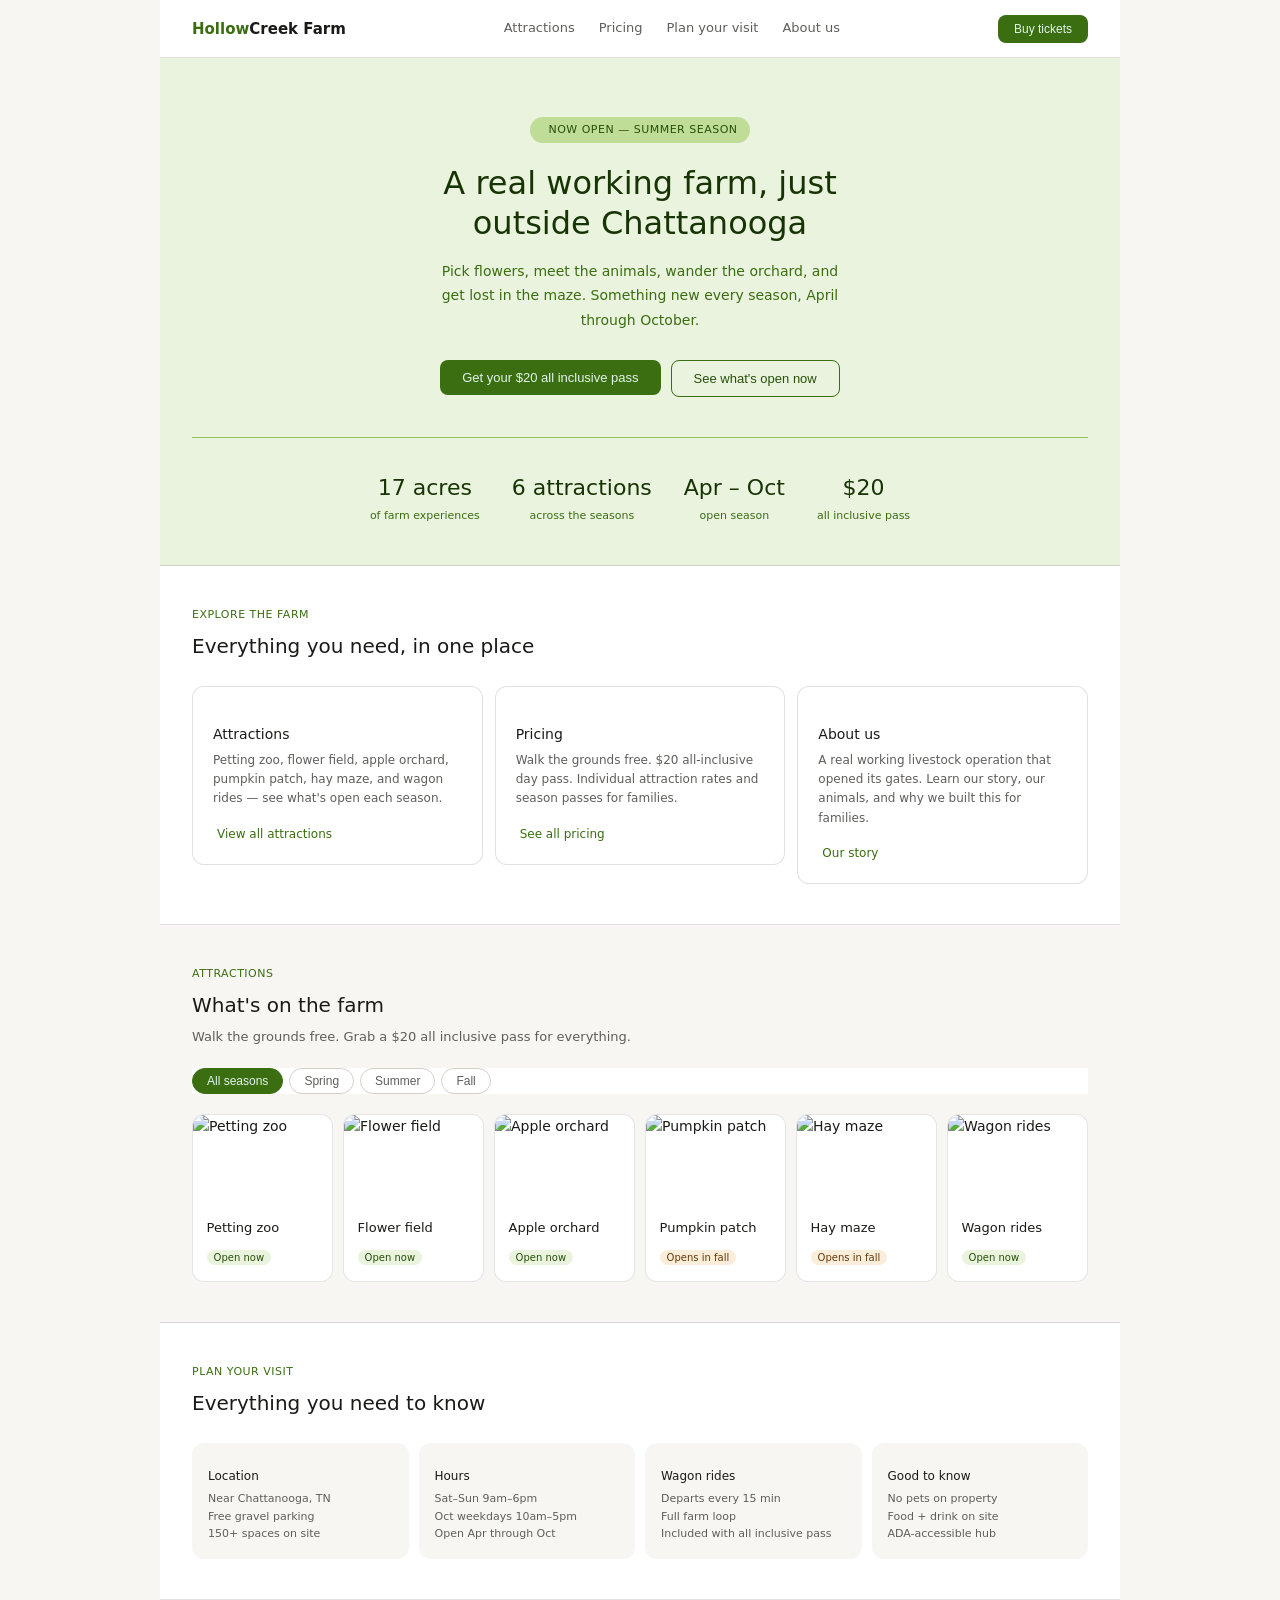
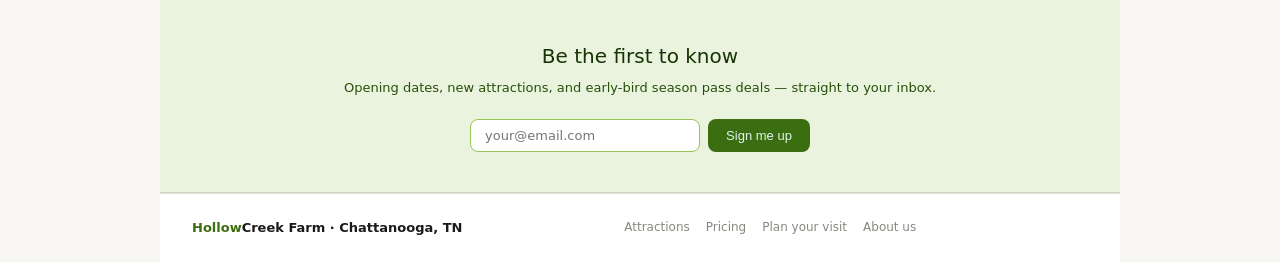
==== index.html @ 91d7c810 "Color Scheme Change" ====
<!DOCTYPE html>
<html lang="en">
<head>
  <meta charset="UTF-8">
  <meta name="viewport" content="width=device-width, initial-scale=1.0">
  <title>Hollow Creek Farm — Chattanooga, TN</title>
  <link rel="stylesheet" href="styles.css">
  <link rel="stylesheet" href="https://cdn.jsdelivr.net/npm/@tabler/icons-webfont@2.44.0/tabler-icons.min.css">
</head>
<body>
<div class="page">

  <nav class="nav">
    <div class="nav-logo"><span>Hollow</span>Creek Farm</div>
    <div class="nav-links">
      <a href="attractions.html">Attractions</a>
      <a href="pricing.html">Pricing</a>
      <a href="visit.html">Plan your visit</a>
      <a href="about.html">About us</a>
    </div>
    <a href="pricing.html"><button class="nav-cta">Buy tickets</button></a>
  </nav>

  <!-- Hero -->
  <div class="page-hero" style="padding:3.5rem 2rem 2.5rem;">
    <div class="eyebrow" style="display:inline-flex;align-items:center;gap:6px;background:#C0DD97;color:#27500A;padding:4px 12px;border-radius:20px;margin-bottom:1.25rem;">
      <i class="ti ti-sun" style="font-size:13px;"></i> Now open — summer season
    </div>
    <h1 style="font-size:32px;color:#173404;margin-bottom:1rem;max-width:480px;margin-left:auto;margin-right:auto;">A real working farm, just outside Chattanooga</h1>
    <p style="color:#3B6D11;max-width:400px;margin:0 auto 1.75rem;">Pick flowers, meet the animals, wander the orchard, and get lost in the maze. Something new every season, April through October.</p>
    <div class="cta-btns" style="margin-bottom:2.5rem;">
      <a href="pricing.html"><button class="btn-primary">Get your $20 all inclusive pass</button></a>
      <a href="attractions.html"><button class="btn-secondary">See what's open now</button></a>
    </div>
    <div style="display:flex;gap:2rem;flex-wrap:wrap;justify-content:center;padding-top:2rem;border-top:0.5px solid #97C459;">
      <div style="text-align:center;"><div style="font-size:22px;font-weight:500;color:#173404;">17 acres</div><div style="font-size:11px;color:#3B6D11;margin-top:2px;">of farm experiences</div></div>
      <div style="text-align:center;"><div style="font-size:22px;font-weight:500;color:#173404;">6 attractions</div><div style="font-size:11px;color:#3B6D11;margin-top:2px;">across the seasons</div></div>
      <div style="text-align:center;"><div style="font-size:22px;font-weight:500;color:#173404;">Apr – Oct</div><div style="font-size:11px;color:#3B6D11;margin-top:2px;">open season</div></div>
      <div style="text-align:center;"><div style="font-size:22px;font-weight:500;color:#173404;">$20</div><div style="font-size:11px;color:#3B6D11;margin-top:2px;">all inclusive pass</div></div>
    </div>
  </div>

  <!-- Nav cards -->
  <div class="section">
    <div class="eyebrow">Explore the farm</div>
    <h2 style="margin-bottom:1.5rem;">Everything you need, in one place</h2>
    <div class="grid-3">
      <a href="attractions.html" style="display:block;">
        <div class="card" style="cursor:pointer;transition:border-color 0.15s;" onmouseover="this.style.borderColor='#3B6D11'" onmouseout="this.style.borderColor=''">
          <div style="font-size:24px;color:#3B6D11;margin-bottom:1rem;"><i class="ti ti-flower"></i></div>
          <div style="font-size:14px;font-weight:500;color:var(--text);margin-bottom:6px;">Attractions</div>
          <div style="font-size:12px;color:var(--text-muted);line-height:1.6;margin-bottom:1rem;">Petting zoo, flower field, apple orchard, pumpkin patch, hay maze, and wagon rides — see what's open each season.</div>
          <div style="font-size:12px;color:#3B6D11;font-weight:500;display:flex;align-items:center;gap:4px;"><i class="ti ti-arrow-right" style="font-size:13px;"></i>View all attractions</div>
        </div>
      </a>
      <a href="pricing.html" style="display:block;">
        <div class="card" style="cursor:pointer;transition:border-color 0.15s;" onmouseover="this.style.borderColor='#3B6D11'" onmouseout="this.style.borderColor=''">
          <div style="font-size:24px;color:#3B6D11;margin-bottom:1rem;"><i class="ti ti-ticket"></i></div>
          <div style="font-size:14px;font-weight:500;color:var(--text);margin-bottom:6px;">Pricing</div>
          <div style="font-size:12px;color:var(--text-muted);line-height:1.6;margin-bottom:1rem;">Walk the grounds free. $20 all-inclusive day pass. Individual attraction rates and season passes for families.</div>
          <div style="font-size:12px;color:#3B6D11;font-weight:500;display:flex;align-items:center;gap:4px;"><i class="ti ti-arrow-right" style="font-size:13px;"></i>See all pricing</div>
        </div>
      </a>
      <a href="about.html" style="display:block;">
        <div class="card" style="cursor:pointer;transition:border-color 0.15s;" onmouseover="this.style.borderColor='#3B6D11'" onmouseout="this.style.borderColor=''">
          <div style="font-size:24px;color:#3B6D11;margin-bottom:1rem;"><i class="ti ti-tractor"></i></div>
          <div style="font-size:14px;font-weight:500;color:var(--text);margin-bottom:6px;">About us</div>
          <div style="font-size:12px;color:var(--text-muted);line-height:1.6;margin-bottom:1rem;">A real working livestock operation that opened its gates. Learn our story, our animals, and why we built this for families.</div>
          <div style="font-size:12px;color:#3B6D11;font-weight:500;display:flex;align-items:center;gap:4px;"><i class="ti ti-arrow-right" style="font-size:13px;"></i>Our story</div>
        </div>
      </a>
    </div>
  </div>

  <!-- Attractions preview -->
  <div class="section alt">
    <div class="eyebrow">Attractions</div>
    <h2>What's on the farm</h2>
    <p class="sub">Walk the grounds free. Grab a $20 all inclusive pass for everything.</p>
    <div class="filter-bar" style="padding:0;margin-bottom:1.25rem;border:none;">
      <div class="stabs">
        <button class="stab active" onclick="filterHome('all',this)">All seasons</button>
        <button class="stab" onclick="filterHome('spring',this)">Spring</button>
        <button class="stab" onclick="filterHome('summer',this)">Summer</button>
        <button class="stab" onclick="filterHome('fall',this)">Fall</button>
      </div>
    </div>
    <div class="grid-6" id="home-attr"></div>
  </div>

  <!-- Plan your visit strip -->
  <div class="section">
    <div class="eyebrow">Plan your visit</div>
    <h2 style="margin-bottom:1.5rem;">Everything you need to know</h2>
    <div class="grid-4" style="grid-template-columns:repeat(auto-fit,minmax(130px,1fr));">
      <div style="background:var(--bg-subtle);border-radius:var(--radius-lg);padding:1rem;">
        <div style="font-size:18px;color:#3B6D11;margin-bottom:8px;"><i class="ti ti-map-pin"></i></div>
        <div style="font-size:12px;font-weight:500;color:var(--text);margin-bottom:4px;">Location</div>
        <div style="font-size:11px;color:var(--text-muted);line-height:1.6;">Near Chattanooga, TN<br>Free gravel parking<br>150+ spaces on site</div>
      </div>
      <div style="background:var(--bg-subtle);border-radius:var(--radius-lg);padding:1rem;">
        <div style="font-size:18px;color:#3B6D11;margin-bottom:8px;"><i class="ti ti-clock"></i></div>
        <div style="font-size:12px;font-weight:500;color:var(--text);margin-bottom:4px;">Hours</div>
        <div style="font-size:11px;color:var(--text-muted);line-height:1.6;">Sat–Sun 9am–6pm<br>Oct weekdays 10am–5pm<br>Open Apr through Oct</div>
      </div>
      <div style="background:var(--bg-subtle);border-radius:var(--radius-lg);padding:1rem;">
        <div style="font-size:18px;color:#3B6D11;margin-bottom:8px;"><i class="ti ti-tractor"></i></div>
        <div style="font-size:12px;font-weight:500;color:var(--text);margin-bottom:4px;">Wagon rides</div>
        <div style="font-size:11px;color:var(--text-muted);line-height:1.6;">Departs every 15 min<br>Full farm loop<br>Included with all inclusive pass</div>
      </div>
      <div style="background:var(--bg-subtle);border-radius:var(--radius-lg);padding:1rem;">
        <div style="font-size:18px;color:#3B6D11;margin-bottom:8px;"><i class="ti ti-ban"></i></div>
        <div style="font-size:12px;font-weight:500;color:var(--text);margin-bottom:4px;">Good to know</div>
        <div style="font-size:11px;color:var(--text-muted);line-height:1.6;">No pets on property<br>Food + drink on site<br>ADA-accessible hub</div>
      </div>
    </div>
  </div>

  <!-- Email signup -->
  <div class="email-band">
    <h2>Be the first to know</h2>
    <p>Opening dates, new attractions, and early-bird season pass deals — straight to your inbox.</p>
    <div class="email-form">
      <input type="email" placeholder="your@email.com">
      <button>Sign me up</button>
    </div>
  </div>

  <footer class="footer">
    <div class="footer-logo"><span>Hollow</span>Creek Farm · Chattanooga, TN</div>
    <div class="footer-links">
      <a href="attractions.html">Attractions</a>
      <a href="pricing.html">Pricing</a>
      <a href="visit.html">Plan your visit</a>
      <a href="about.html">About us</a>
    </div>
    <div class="footer-social">
      <a href="#"><i class="ti ti-brand-instagram"></i></a>
      <a href="#"><i class="ti ti-brand-facebook"></i></a>
    </div>
  </footer>

</div>
<script>
const attrs = [
  {name:'Petting zoo',img:'images/petting-zoo.jpg',seasons:['spring','summer','fall'],open:true},
  {name:'Flower field',img:'images/sunflowers.jpg',seasons:['spring','summer'],open:true},
  {name:'Apple orchard',img:'images/apple-orchard.jpg',seasons:['summer','fall'],open:true},
  {name:'Pumpkin patch',img:'images/pumpkins.jpg',seasons:['fall'],open:false},
  {name:'Hay maze',img:'images/hay-maze.jpg',seasons:['fall'],open:false},
  {name:'Wagon rides',img:'images/tulips.jpg',seasons:['spring','summer','fall'],open:true},
];
function filterHome(s,btn){
  document.querySelectorAll('.stab').forEach(t=>t.classList.remove('active'));
  btn.classList.add('active');
  const f=s==='all'?attrs:attrs.filter(a=>a.seasons.includes(s));
  document.getElementById('home-attr').innerHTML=f.map(a=>`
    <div style="background:var(--bg);border:0.5px solid rgba(0,0,0,0.1);border-radius:12px;overflow:hidden;">
      <div class="home-attr-media"><img src="${a.img}" alt="${a.name}"></div>
      <div style="padding:0.85rem;">
        <div style="font-size:13px;font-weight:500;color:var(--text);margin-bottom:6px;">${a.name}</div>
        <span style="font-size:10px;padding:2px 7px;border-radius:10px;${a.open?'background:#EAF3DE;color:#27500A':'background:#FAEEDA;color:#633806'}">${a.open?'Open now':'Opens in fall'}</span>
      </div>
    </div>`).join('');
}
filterHome('all',document.querySelector('.stab.active'));
</script>
</body>
</html>
---- styles.css ----
/* ============================================
   Hollow Creek Farm — shared stylesheet
   ============================================ */

/* --- Reset --- */
*, *::before, *::after { box-sizing: border-box; margin: 0; padding: 0; }

/* --- Tokens --- */
:root {
  --green-50:  #EAF3DE;
  --green-100: #C0DD97;
  --green-200: #97C459;
  --green-400: #639922;
  --green-600: #3B6D11;
  --green-800: #27500A;
  --green-900: #173404;

  --amber-50:  #FAEEDA;
  --amber-400: #EF9F27;
  --amber-600: #BA7517;
  --amber-800: #633806;

  --gray-50:   #F1EFE8;
  --gray-100:  #D3D1C7;
  --gray-400:  #888780;
  --gray-600:  #5F5E5A;
  --gray-800:  #444441;

  --pink-50:   #FBEAF0;
  --pink-600:  #993556;

  --red-50:    #FCEBEB;
  --red-200:   #F09595;
  --red-600:   #A32D2D;
  --red-800:   #791F1F;

  --border: 0.5px solid rgba(0,0,0,0.12);
  --border-accent: 0.5px solid #97C459;
  --radius-sm: 6px;
  --radius-md: 8px;
  --radius-lg: 12px;

  --font: 'Georgia', 'Times New Roman', serif;
  --font-sans: system-ui, -apple-system, sans-serif;

  --bg:        #ffffff;
  --bg-subtle: #F7F6F2;
  --text:      #1a1a18;
  --text-muted:#5F5E5A;
  --text-hint: #888780;
}

/* --- Base --- */
body {
  font-family: var(--font-sans);
  font-size: 14px;
  color: var(--text);
  background: var(--bg-subtle);
  line-height: 1.6;
  -webkit-font-smoothing: antialiased;
}

a { color: inherit; text-decoration: none; }
img { display: block; max-width: 100%; }

/* --- Layout wrapper --- */
.page { max-width: 960px; margin: 0 auto; background: var(--bg); }

/* --- Nav --- */
.nav {
  display: flex;
  align-items: center;
  justify-content: space-between;
  padding: 0 2rem;
  height: 58px;
  border-bottom: var(--border);
  background: var(--bg);
  position: sticky;
  top: 0;
  z-index: 100;
}
.nav-logo { font-size: 15px; font-weight: 600; color: var(--text); }
.nav-logo span { color: var(--green-600); }
.nav-links { display: flex; gap: 1.5rem; }
.nav-links a {
  font-size: 13px;
  color: var(--text-muted);
  transition: color 0.15s;
}
.nav-links a:hover, .nav-links a.active { color: var(--text); }
.nav-cta {
  font-size: 12px;
  font-weight: 500;
  padding: 7px 16px;
  border-radius: var(--radius-md);
  background: var(--green-600);
  color: #E1F5EE;
  border: none;
  cursor: pointer;
  transition: background 0.15s;
}
.nav-cta:hover { background: var(--green-800); }

/* --- Page hero --- */
.page-hero {
  background: var(--green-50);
  padding: 3rem 2rem;
  border-bottom: var(--border);
  text-align: center;
}
.page-hero h1 {
  font-size: 28px;
  font-weight: 500;
  color: var(--green-900);
  margin-bottom: 0.75rem;
  line-height: 1.25;
}
.page-hero p {
  font-size: 14px;
  color: var(--green-800);
  line-height: 1.75;
  max-width: 440px;
  margin: 0 auto;
}

/* --- Eyebrow label --- */
.eyebrow {
  font-size: 11px;
  font-weight: 500;
  color: var(--green-600);
  letter-spacing: 0.5px;
  text-transform: uppercase;
  margin-bottom: 6px;
}

/* --- Section --- */
.section {
  padding: 2.5rem 2rem;
  border-bottom: var(--border);
  background: var(--bg);
}
.section.alt { background: var(--bg-subtle); }
.section h2 {
  font-size: 20px;
  font-weight: 500;
  color: var(--text);
  margin-bottom: 0.4rem;
}
.section .sub {
  font-size: 13px;
  color: var(--text-muted);
  margin-bottom: 1.25rem;
}

/* --- Cards --- */
.card {
  background: var(--bg);
  border: var(--border);
  border-radius: var(--radius-lg);
  padding: 1.25rem;
}
.card.featured { border: 2px solid var(--green-600); }

/* --- Grids --- */
.grid-2 { display: grid; grid-template-columns: repeat(auto-fit, minmax(280px, 1fr)); gap: 12px; }
.grid-3 { display: grid; grid-template-columns: repeat(auto-fit, minmax(180px, 1fr)); gap: 12px; }
.grid-4 { display: grid; grid-template-columns: repeat(auto-fit, minmax(140px, 1fr)); gap: 10px; }
.grid-6 { display: grid; grid-template-columns: repeat(auto-fit, minmax(120px, 1fr)); gap: 10px; }

/* --- Badges --- */
.badge {
  display: inline-block;
  font-size: 10px;
  font-weight: 500;
  padding: 3px 9px;
  border-radius: 20px;
  margin-bottom: 8px;
}
.badge-green { background: var(--green-50); color: var(--green-800); }
.badge-amber { background: var(--amber-50); color: var(--amber-800); }
.badge-open  { background: var(--green-50); color: var(--green-800); }
.badge-soon  { background: var(--amber-50); color: var(--amber-800); }

/* --- Check rows --- */
.check-row {
  display: flex;
  align-items: flex-start;
  gap: 8px;
  margin-bottom: 5px;
  font-size: 12px;
  color: var(--text-muted);
}
.check-row .icon-check { color: var(--green-600); font-size: 13px; margin-top: 1px; flex-shrink: 0; }
.check-row.dim { color: var(--text-hint); }
.check-row.dim .icon-x { color: var(--gray-100); font-size: 13px; margin-top: 1px; flex-shrink: 0; }

/* --- Price display --- */
.price-big { font-size: 26px; font-weight: 500; color: var(--text); margin: 6px 0; }
.price-unit { font-size: 13px; font-weight: 400; color: var(--text-muted); }
.savings { font-size: 11px; color: var(--green-800); background: var(--green-50); padding: 5px 10px; border-radius: var(--radius-md); margin-top: 8px; text-align: center; }

/* --- Divider --- */
.divider { border: none; border-top: var(--border); margin: 10px 0; }

/* --- Tip bar --- */
.tip-bar {
  background: var(--bg-subtle);
  border: var(--border);
  border-radius: var(--radius-lg);
  padding: 1rem 1.25rem;
  display: flex;
  gap: 12px;
  align-items: flex-start;
  margin-bottom: 1.25rem;
  font-size: 12px;
  color: var(--text-muted);
  line-height: 1.6;
}
.tip-bar strong { font-weight: 500; color: var(--text); }

/* --- Season filter tabs --- */
.filter-bar {
  padding: 1rem 2rem;
  border-bottom: var(--border);
  background: var(--bg);
  display: flex;
  align-items: center;
  gap: 10px;
  flex-wrap: wrap;
}
.filter-label { font-size: 12px; color: var(--text-muted); }
.stabs { display: flex; gap: 6px; flex-wrap: wrap; }
.stab {
  font-size: 12px;
  padding: 5px 14px;
  border-radius: 20px;
  border: 0.5px solid var(--gray-100);
  background: transparent;
  color: var(--text-muted);
  cursor: pointer;
  transition: all 0.15s;
}
.stab:hover { border-color: var(--green-600); color: var(--green-600); }
.stab.active { background: var(--green-600); color: #E1F5EE; border-color: var(--green-600); }

/* --- Stats bar --- */
.stats-bar {
  display: grid;
  grid-template-columns: repeat(4, minmax(0, 1fr));
  border-bottom: var(--border);
  background: var(--bg);
}
.stat { padding: 1.25rem; text-align: center; }
.stat:not(:last-child) { border-right: var(--border); }
.stat-num { font-size: 22px; font-weight: 500; color: var(--text); }
.stat-label { font-size: 11px; color: var(--text-muted); margin-top: 3px; }

/* --- FAQ --- */
.faq-item { border-bottom: var(--border); padding: 1rem 0; }
.faq-item:last-child { border-bottom: none; }
.faq-q { font-size: 13px; font-weight: 500; color: var(--text); margin-bottom: 4px; }
.faq-a { font-size: 12px; color: var(--text-muted); line-height: 1.65; }

/* --- Do / Don't --- */
.do-dont { display: grid; grid-template-columns: 1fr 1fr; gap: 12px; margin-top: 1.25rem; }
.dd-col { border-radius: var(--radius-lg); padding: 1rem 1.25rem; }
.dd-col.do { background: var(--green-50); border: 0.5px solid var(--green-100); }
.dd-col.dont { background: var(--red-50); border: 0.5px solid var(--red-200); }
.dd-title { font-size: 12px; font-weight: 500; margin-bottom: 8px; }
.dd-col.do .dd-title { color: var(--green-800); }
.dd-col.dont .dd-title { color: var(--red-800); }
.dd-row { display: flex; gap: 7px; align-items: flex-start; margin-bottom: 5px; font-size: 11px; line-height: 1.5; }
.dd-col.do .dd-row { color: var(--green-800); }
.dd-col.dont .dd-row { color: var(--red-800); }

/* --- CTA band --- */
.cta-band {
  background: var(--green-50);
  padding: 2.5rem 2rem;
  text-align: center;
  border-bottom: var(--border);
}
.cta-band h2 { font-size: 20px; font-weight: 500; color: var(--green-900); margin-bottom: 6px; }
.cta-band p  { font-size: 13px; color: var(--green-800); margin-bottom: 1.25rem; }
.cta-btns { display: flex; gap: 10px; justify-content: center; flex-wrap: wrap; }
.btn-primary {
  background: var(--green-600);
  color: #E1F5EE;
  border: none;
  padding: 10px 22px;
  border-radius: var(--radius-md);
  font-size: 13px;
  font-weight: 500;
  cursor: pointer;
  transition: background 0.15s;
}
.btn-primary:hover { background: var(--green-800); }
.btn-secondary {
  background: transparent;
  color: var(--green-800);
  border: 1.5px solid var(--green-600);
  padding: 10px 22px;
  border-radius: var(--radius-md);
  font-size: 13px;
  font-weight: 500;
  cursor: pointer;
  transition: all 0.15s;
}
.btn-secondary:hover { background: var(--green-50); }

/* --- Email signup --- */
.email-band {
  background: var(--green-50);
  padding: 2.5rem 2rem;
  text-align: center;
  border-bottom: var(--border);
}
.email-band h2 { font-size: 20px; font-weight: 500; color: var(--green-900); margin-bottom: 6px; }
.email-band p  { font-size: 13px; color: var(--green-800); margin-bottom: 1.25rem; }
.email-form { display: flex; gap: 8px; justify-content: center; flex-wrap: wrap; }
.email-form input {
  padding: 8px 14px;
  border-radius: var(--radius-md);
  border: 0.5px solid #97C459;
  background: white;
  font-size: 13px;
  width: 230px;
  color: var(--text);
  font-family: var(--font-sans);
}
.email-form button {
  background: var(--green-600);
  color: #E1F5EE;
  border: none;
  padding: 8px 18px;
  border-radius: var(--radius-md);
  font-size: 13px;
  font-weight: 500;
  cursor: pointer;
}

/* --- Footer --- */
.footer {
  background: var(--bg);
  padding: 1.5rem 2rem;
  display: flex;
  align-items: center;
  justify-content: space-between;
  flex-wrap: wrap;
  gap: 10px;
  border-top: var(--border);
}
.footer-logo { font-size: 13px; font-weight: 600; color: var(--text); }
.footer-logo span { color: var(--green-600); }
.footer-links { display: flex; gap: 1rem; }
.footer-links a { font-size: 12px; color: var(--text-hint); transition: color 0.15s; }
.footer-links a:hover { color: var(--text-muted); }
.footer-social { display: flex; gap: 10px; }
.footer-social a { font-size: 16px; color: var(--text-hint); }

/* --- Placeholder image block --- */
.img-placeholder {
  background: var(--bg-subtle);
  border: var(--border);
  border-radius: var(--radius-lg);
  display: flex;
  flex-direction: column;
  align-items: center;
  justify-content: center;
  gap: 8px;
  color: var(--text-hint);
  font-size: 12px;
}

/* --- Seasonal themes --- */
.season-spring { --accent-50: #FBEAF0; --accent-600: #D4537E; --accent-800: #993556; --accent-900: #791F1F; }
.season-summer { --accent-50: #EAF3DE; --accent-600: #639922; --accent-800: #27500A; --accent-900: #173404; }
.season-fall   { --accent-50: #FAEEDA; --accent-600: #EF9F27; --accent-800: #BA7517; --accent-900: #633806; }

/* Apply seasonal accents to common blocks when a season wrapper is present */
.season-spring .page-hero, .season-spring .cta-band, .season-spring .email-band, .season-spring .quote-band { background: var(--accent-50); }
.season-spring .page-hero h1, .season-spring .cta-band h2, .season-spring .quote-text { color: var(--accent-900); }
.season-spring .btn-primary, .season-spring .nav-cta { background: var(--accent-600); }
.season-spring .btn-secondary { border-color: var(--accent-600); color: var(--accent-800); }

.season-summer .page-hero, .season-summer .cta-band, .season-summer .email-band, .season-summer .quote-band { background: var(--accent-50); }
.season-summer .page-hero h1, .season-summer .cta-band h2, .season-summer .quote-text { color: var(--accent-900); }
.season-summer .btn-primary, .season-summer .nav-cta { background: var(--accent-600); }
.season-summer .btn-secondary { border-color: var(--accent-600); color: var(--accent-800); }

.season-fall .page-hero, .season-fall .cta-band, .season-fall .email-band, .season-fall .quote-band { background: var(--accent-50); }
.season-fall .page-hero h1, .season-fall .cta-band h2, .season-fall .quote-text { color: var(--accent-900); }
.season-fall .btn-primary, .season-fall .nav-cta { background: var(--accent-600); }
.season-fall .btn-secondary { border-color: var(--accent-600); color: var(--accent-800); }

/* Attraction image styling */
.attr-img { height: 90px; overflow: hidden; border-bottom: var(--border); }
.attr-img img { width: 100%; height: 90px; object-fit: cover; display: block; }

/* Home preview image block */
.home-attr-media { height: 90px; overflow: hidden; border-radius: 10px 10px 0 0; }
.home-attr-media img { width: 100%; height: 90px; object-fit: cover; display: block; }

/* --- Quote --- */
.quote-band {
  background: var(--green-50);
  padding: 2.5rem 2rem;
  text-align: center;
  border-bottom: var(--border);
}
.quote-text {
  font-size: 17px;
  font-weight: 500;
  color: var(--green-900);
  line-height: 1.6;
  max-width: 480px;
  margin: 0 auto 0.75rem;
  font-style: italic;
}
.quote-attr { font-size: 12px; color: var(--green-800); }

/* --- Hours card --- */
.hours-card { background: var(--bg); border: var(--border); border-radius: var(--radius-lg); overflow: hidden; }
.hours-head { background: var(--green-50); padding: 1rem 1.25rem; display: flex; align-items: center; gap: 8px; font-size: 13px; font-weight: 500; color: var(--green-900); }
.hours-body { padding: 1rem 1.25rem; }
.hour-row { display: flex; justify-content: space-between; align-items: center; padding: 6px 0; border-bottom: var(--border); font-size: 12px; }
.hour-row:last-child { border-bottom: none; }
.hour-day { color: var(--text-muted); }
.hour-time { font-weight: 500; color: var(--text); }
.hour-closed { color: var(--text-hint); }
.season-note { background: var(--amber-50); border-radius: var(--radius-md); padding: 10px 12px; margin-top: 10px; font-size: 11px; color: var(--amber-800); line-height: 1.5; }

/* --- Wagon times --- */
.wagon-band { background: var(--green-50); border-radius: var(--radius-lg); padding: 1.25rem; margin-bottom: 1.25rem; }
.wagon-head { display: flex; align-items: center; gap: 10px; margin-bottom: 10px; font-size: 14px; font-weight: 500; color: var(--green-900); }
.wagon-desc { font-size: 12px; color: var(--green-800); line-height: 1.7; margin-bottom: 10px; }
.wagon-times { display: grid; grid-template-columns: repeat(auto-fit, minmax(80px, 1fr)); gap: 6px; }
.wagon-time { background: rgba(255,255,255,0.55); border: 0.5px solid #97C459; border-radius: var(--radius-md); padding: 6px; text-align: center; font-size: 12px; font-weight: 500; color: var(--green-800); }

/* --- Responsive --- */
@media (max-width: 600px) {
  .nav-links { display: none; }
  .stats-bar { grid-template-columns: repeat(2, 1fr); }
  .do-dont { grid-template-columns: 1fr; }
  .page-hero { padding: 2rem 1.25rem; }
  .section { padding: 2rem 1.25rem; }
}
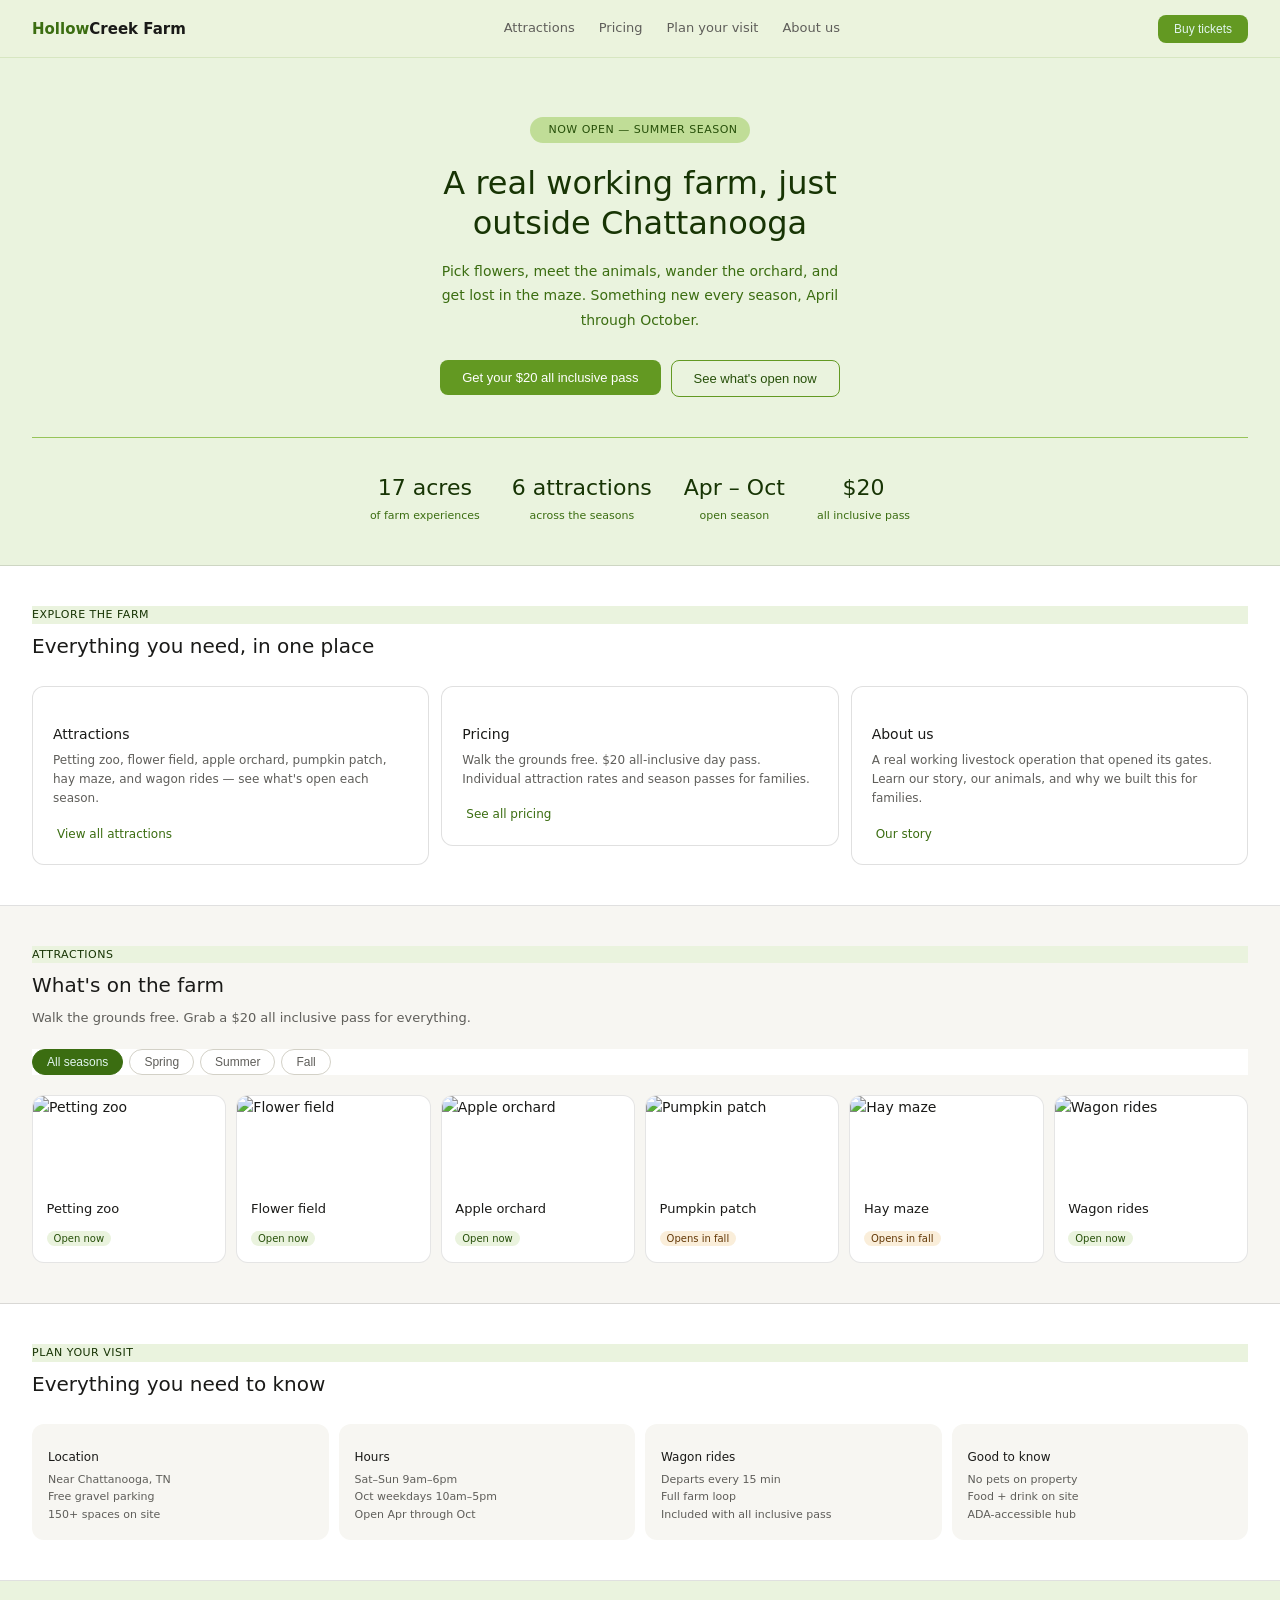
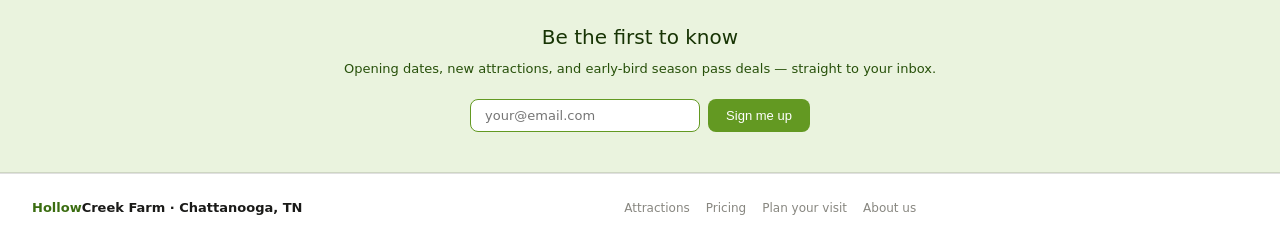
==== commit b28df281: "color changes" ====
--- a/index.html
+++ b/index.html
@@ -8,7 +8,7 @@
   <link rel="stylesheet" href="https://cdn.jsdelivr.net/npm/@tabler/icons-webfont@2.44.0/tabler-icons.min.css">
 </head>
 <body>
-<div class="page">
+<div class="page season-summer">
 
   <nav class="nav">
     <div class="nav-logo"><span>Hollow</span>Creek Farm</div>
--- a/styles.css
+++ b/styles.css
@@ -48,6 +48,7 @@
   --text:      #1a1a18;
   --text-muted:#5F5E5A;
   --text-hint: #888780;
+  --page-bg:   #ffffff;
 }
 
 /* --- Base --- */
@@ -64,7 +65,7 @@
 img { display: block; max-width: 100%; }
 
 /* --- Layout wrapper --- */
-.page { max-width: 960px; margin: 0 auto; background: var(--bg); }
+.page { width: 100%; max-width: none; margin: 0; background: var(--page-bg, var(--bg)); }
 
 /* --- Nav --- */
 .nav {
@@ -103,7 +104,7 @@
 
 /* --- Page hero --- */
 .page-hero {
-  background: var(--green-50);
+  background: var(--accent-50);
   padding: 3rem 2rem;
   border-bottom: var(--border);
   text-align: center;
@@ -111,13 +112,13 @@
 .page-hero h1 {
   font-size: 28px;
   font-weight: 500;
-  color: var(--green-900);
+  color: var(--accent-900);
   margin-bottom: 0.75rem;
   line-height: 1.25;
 }
 .page-hero p {
   font-size: 14px;
-  color: var(--green-800);
+  color: var(--accent-800);
   line-height: 1.75;
   max-width: 440px;
   margin: 0 auto;
@@ -127,7 +128,8 @@
 .eyebrow {
   font-size: 11px;
   font-weight: 500;
-  color: var(--green-600);
+  color: var(--accent-900);
+  background: var(--accent-50);
   letter-spacing: 0.5px;
   text-transform: uppercase;
   margin-bottom: 6px;
@@ -275,53 +277,53 @@
 
 /* --- CTA band --- */
 .cta-band {
-  background: var(--green-50);
+  background: var(--accent-50);
   padding: 2.5rem 2rem;
   text-align: center;
   border-bottom: var(--border);
 }
-.cta-band h2 { font-size: 20px; font-weight: 500; color: var(--green-900); margin-bottom: 6px; }
-.cta-band p  { font-size: 13px; color: var(--green-800); margin-bottom: 1.25rem; }
+.cta-band h2 { font-size: 20px; font-weight: 500; color: var(--accent-900); margin-bottom: 6px; }
+.cta-band p  { font-size: 13px; color: var(--accent-800); margin-bottom: 1.25rem; }
 .cta-btns { display: flex; gap: 10px; justify-content: center; flex-wrap: wrap; }
 .btn-primary {
-  background: var(--green-600);
-  color: #E1F5EE;
+  background: var(--accent-600);
+  color: #fff;
   border: none;
   padding: 10px 22px;
   border-radius: var(--radius-md);
   font-size: 13px;
   font-weight: 500;
   cursor: pointer;
-  transition: background 0.15s;
-}
-.btn-primary:hover { background: var(--green-800); }
+  transition: background 0.15s, transform 0.15s;
+}
+.btn-primary:hover { background: var(--accent-800); transform: translateY(-1px); }
 .btn-secondary {
   background: transparent;
-  color: var(--green-800);
-  border: 1.5px solid var(--green-600);
+  color: var(--accent-800);
+  border: 1.5px solid var(--accent-600);
   padding: 10px 22px;
   border-radius: var(--radius-md);
   font-size: 13px;
   font-weight: 500;
   cursor: pointer;
-  transition: all 0.15s;
-}
-.btn-secondary:hover { background: var(--green-50); }
+  transition: background 0.15s, color 0.15s;
+}
+.btn-secondary:hover { background: var(--accent-50); color: var(--accent-900); }
 
 /* --- Email signup --- */
 .email-band {
-  background: var(--green-50);
+  background: var(--accent-50);
   padding: 2.5rem 2rem;
   text-align: center;
   border-bottom: var(--border);
 }
-.email-band h2 { font-size: 20px; font-weight: 500; color: var(--green-900); margin-bottom: 6px; }
-.email-band p  { font-size: 13px; color: var(--green-800); margin-bottom: 1.25rem; }
+.email-band h2 { font-size: 20px; font-weight: 500; color: var(--accent-900); margin-bottom: 6px; }
+.email-band p  { font-size: 13px; color: var(--accent-800); margin-bottom: 1.25rem; }
 .email-form { display: flex; gap: 8px; justify-content: center; flex-wrap: wrap; }
 .email-form input {
   padding: 8px 14px;
   border-radius: var(--radius-md);
-  border: 0.5px solid #97C459;
+  border: 0.5px solid var(--accent-600);
   background: white;
   font-size: 13px;
   width: 230px;
@@ -329,8 +331,8 @@
   font-family: var(--font-sans);
 }
 .email-form button {
-  background: var(--green-600);
-  color: #E1F5EE;
+  background: var(--accent-600);
+  color: #fff;
   border: none;
   padding: 8px 18px;
   border-radius: var(--radius-md);
@@ -373,25 +375,31 @@
 }
 
 /* --- Seasonal themes --- */
-.season-spring { --accent-50: #FBEAF0; --accent-600: #D4537E; --accent-800: #993556; --accent-900: #791F1F; }
-.season-summer { --accent-50: #EAF3DE; --accent-600: #639922; --accent-800: #27500A; --accent-900: #173404; }
-.season-fall   { --accent-50: #FAEEDA; --accent-600: #EF9F27; --accent-800: #BA7517; --accent-900: #633806; }
+.season-spring { --page-bg: #FFF1F5; --accent-50: #FBEAF0; --accent-600: #D4537E; --accent-800: #993556; --accent-900: #791F1F; }
+.season-summer { --page-bg: #F7FBEE; --accent-50: #EAF3DE; --accent-600: #639922; --accent-800: #27500A; --accent-900: #173404; }
+.season-fall   { --page-bg: #FFF6E8; --accent-50: #FAEEDA; --accent-600: #EF9F27; --accent-800: #BA7517; --accent-900: #633806; }
 
 /* Apply seasonal accents to common blocks when a season wrapper is present */
 .season-spring .page-hero, .season-spring .cta-band, .season-spring .email-band, .season-spring .quote-band { background: var(--accent-50); }
 .season-spring .page-hero h1, .season-spring .cta-band h2, .season-spring .quote-text { color: var(--accent-900); }
 .season-spring .btn-primary, .season-spring .nav-cta { background: var(--accent-600); }
 .season-spring .btn-secondary { border-color: var(--accent-600); color: var(--accent-800); }
+.season-spring .nav { background: rgba(212,83,126,0.08); border-bottom-color: rgba(212,83,126,0.15); }
+.season-spring .nav-links a:hover, .season-spring .nav-links a.active { color: var(--accent-900); }
 
 .season-summer .page-hero, .season-summer .cta-band, .season-summer .email-band, .season-summer .quote-band { background: var(--accent-50); }
 .season-summer .page-hero h1, .season-summer .cta-band h2, .season-summer .quote-text { color: var(--accent-900); }
 .season-summer .btn-primary, .season-summer .nav-cta { background: var(--accent-600); }
 .season-summer .btn-secondary { border-color: var(--accent-600); color: var(--accent-800); }
+.season-summer .nav { background: rgba(99,153,34,0.08); border-bottom-color: rgba(99,153,34,0.15); }
+.season-summer .nav-links a:hover, .season-summer .nav-links a.active { color: var(--accent-900); }
 
 .season-fall .page-hero, .season-fall .cta-band, .season-fall .email-band, .season-fall .quote-band { background: var(--accent-50); }
 .season-fall .page-hero h1, .season-fall .cta-band h2, .season-fall .quote-text { color: var(--accent-900); }
 .season-fall .btn-primary, .season-fall .nav-cta { background: var(--accent-600); }
 .season-fall .btn-secondary { border-color: var(--accent-600); color: var(--accent-800); }
+.season-fall .nav { background: rgba(239,159,39,0.08); border-bottom-color: rgba(239,159,39,0.15); }
+.season-fall .nav-links a:hover, .season-fall .nav-links a.active { color: var(--accent-900); }
 
 /* Attraction image styling */
 .attr-img { height: 90px; overflow: hidden; border-bottom: var(--border); }
@@ -403,7 +411,7 @@
 
 /* --- Quote --- */
 .quote-band {
-  background: var(--green-50);
+  background: var(--accent-50);
   padding: 2.5rem 2rem;
   text-align: center;
   border-bottom: var(--border);
@@ -411,13 +419,13 @@
 .quote-text {
   font-size: 17px;
   font-weight: 500;
-  color: var(--green-900);
+  color: var(--accent-900);
   line-height: 1.6;
   max-width: 480px;
   margin: 0 auto 0.75rem;
   font-style: italic;
 }
-.quote-attr { font-size: 12px; color: var(--green-800); }
+.quote-attr { font-size: 12px; color: var(--accent-800); }
 
 /* --- Hours card --- */
 .hours-card { background: var(--bg); border: var(--border); border-radius: var(--radius-lg); overflow: hidden; }
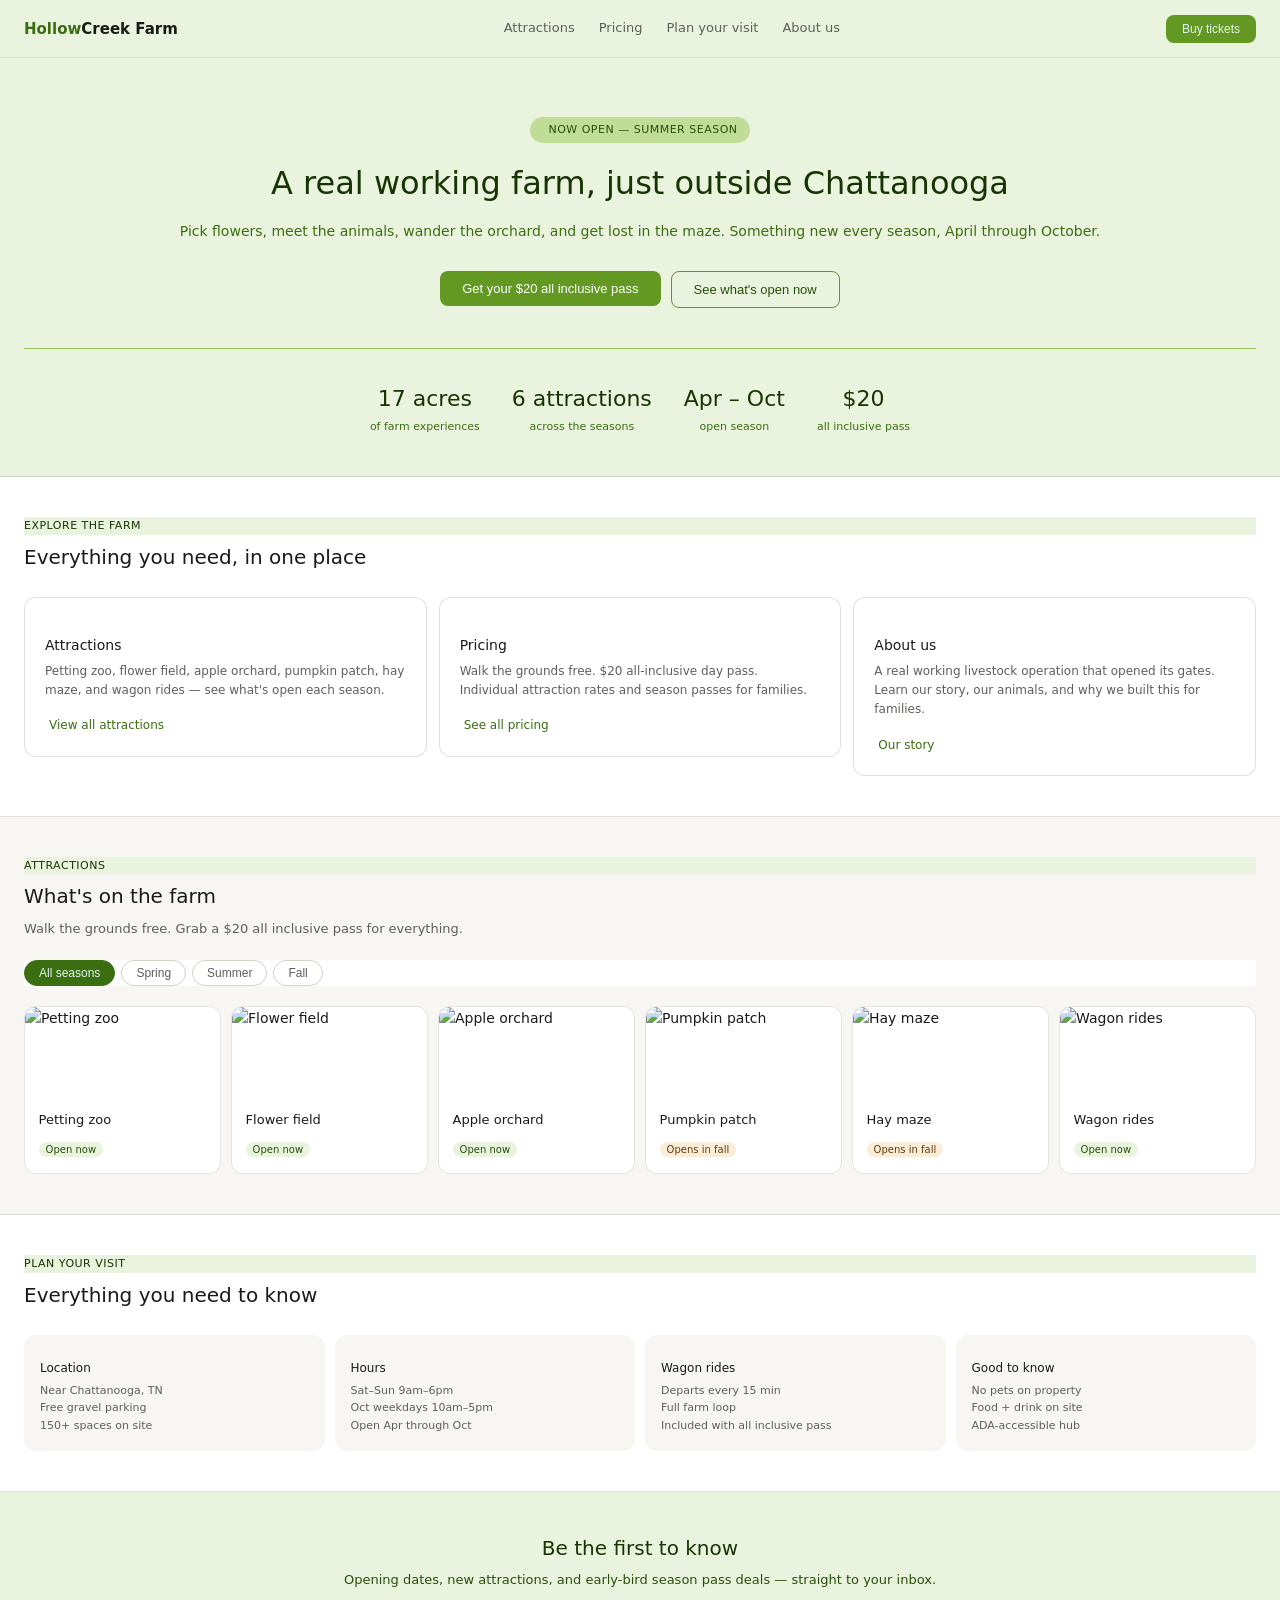
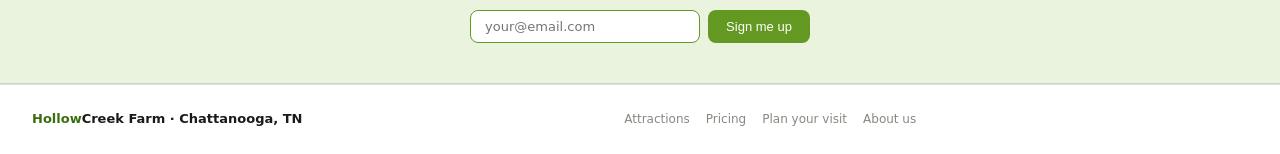
==== commit 13bd5da5: "No transparent menu bar" ====
--- a/index.html
+++ b/index.html
@@ -22,12 +22,12 @@
   </nav>
 
   <!-- Hero -->
-  <div class="page-hero" style="padding:3.5rem 2rem 2.5rem;">
+  <div class="page-hero" style="padding:3.5rem 1.5rem 2.5rem;">
     <div class="eyebrow" style="display:inline-flex;align-items:center;gap:6px;background:#C0DD97;color:#27500A;padding:4px 12px;border-radius:20px;margin-bottom:1.25rem;">
       <i class="ti ti-sun" style="font-size:13px;"></i> Now open — summer season
     </div>
-    <h1 style="font-size:32px;color:#173404;margin-bottom:1rem;max-width:480px;margin-left:auto;margin-right:auto;">A real working farm, just outside Chattanooga</h1>
-    <p style="color:#3B6D11;max-width:400px;margin:0 auto 1.75rem;">Pick flowers, meet the animals, wander the orchard, and get lost in the maze. Something new every season, April through October.</p>
+    <h1 style="font-size:32px;color:#173404;margin-bottom:1rem;">A real working farm, just outside Chattanooga</h1>
+    <p style="color:#3B6D11;margin:0 0 1.75rem;">Pick flowers, meet the animals, wander the orchard, and get lost in the maze. Something new every season, April through October.</p>
     <div class="cta-btns" style="margin-bottom:2.5rem;">
       <a href="pricing.html"><button class="btn-primary">Get your $20 all inclusive pass</button></a>
       <a href="attractions.html"><button class="btn-secondary">See what's open now</button></a>
--- a/styles.css
+++ b/styles.css
@@ -65,14 +65,14 @@
 img { display: block; max-width: 100%; }
 
 /* --- Layout wrapper --- */
-.page { width: 100%; max-width: none; margin: 0; background: var(--page-bg, var(--bg)); }
+.page { width: 100%; max-width: none; margin: 0; padding: 0; background: var(--page-bg, var(--bg)); }
 
 /* --- Nav --- */
 .nav {
   display: flex;
   align-items: center;
   justify-content: space-between;
-  padding: 0 2rem;
+  padding: 0 1.5rem;
   height: 58px;
   border-bottom: var(--border);
   background: var(--bg);
@@ -105,7 +105,7 @@
 /* --- Page hero --- */
 .page-hero {
   background: var(--accent-50);
-  padding: 3rem 2rem;
+  padding: 3rem 1.5rem;
   border-bottom: var(--border);
   text-align: center;
 }
@@ -115,13 +115,14 @@
   color: var(--accent-900);
   margin-bottom: 0.75rem;
   line-height: 1.25;
+  max-width: none;
 }
 .page-hero p {
   font-size: 14px;
   color: var(--accent-800);
   line-height: 1.75;
-  max-width: 440px;
-  margin: 0 auto;
+  max-width: none;
+  margin: 0 auto 1.75rem;
 }
 
 /* --- Eyebrow label --- */
@@ -137,7 +138,7 @@
 
 /* --- Section --- */
 .section {
-  padding: 2.5rem 2rem;
+  padding: 2.5rem 1.5rem;
   border-bottom: var(--border);
   background: var(--bg);
 }
@@ -384,21 +385,21 @@
 .season-spring .page-hero h1, .season-spring .cta-band h2, .season-spring .quote-text { color: var(--accent-900); }
 .season-spring .btn-primary, .season-spring .nav-cta { background: var(--accent-600); }
 .season-spring .btn-secondary { border-color: var(--accent-600); color: var(--accent-800); }
-.season-spring .nav { background: rgba(212,83,126,0.08); border-bottom-color: rgba(212,83,126,0.15); }
+.season-spring .nav { background: var(--accent-50); border-bottom-color: var(--accent-100, rgba(212,83,126,0.15)); }
 .season-spring .nav-links a:hover, .season-spring .nav-links a.active { color: var(--accent-900); }
 
 .season-summer .page-hero, .season-summer .cta-band, .season-summer .email-band, .season-summer .quote-band { background: var(--accent-50); }
 .season-summer .page-hero h1, .season-summer .cta-band h2, .season-summer .quote-text { color: var(--accent-900); }
 .season-summer .btn-primary, .season-summer .nav-cta { background: var(--accent-600); }
 .season-summer .btn-secondary { border-color: var(--accent-600); color: var(--accent-800); }
-.season-summer .nav { background: rgba(99,153,34,0.08); border-bottom-color: rgba(99,153,34,0.15); }
+.season-summer .nav { background: var(--accent-50); border-bottom-color: var(--accent-100, rgba(99,153,34,0.15)); }
 .season-summer .nav-links a:hover, .season-summer .nav-links a.active { color: var(--accent-900); }
 
 .season-fall .page-hero, .season-fall .cta-band, .season-fall .email-band, .season-fall .quote-band { background: var(--accent-50); }
 .season-fall .page-hero h1, .season-fall .cta-band h2, .season-fall .quote-text { color: var(--accent-900); }
 .season-fall .btn-primary, .season-fall .nav-cta { background: var(--accent-600); }
 .season-fall .btn-secondary { border-color: var(--accent-600); color: var(--accent-800); }
-.season-fall .nav { background: rgba(239,159,39,0.08); border-bottom-color: rgba(239,159,39,0.15); }
+.season-fall .nav { background: var(--accent-50); border-bottom-color: var(--accent-100, rgba(239,159,39,0.15)); }
 .season-fall .nav-links a:hover, .season-fall .nav-links a.active { color: var(--accent-900); }
 
 /* Attraction image styling */
@@ -421,7 +422,7 @@
   font-weight: 500;
   color: var(--accent-900);
   line-height: 1.6;
-  max-width: 480px;
+  max-width: none;
   margin: 0 auto 0.75rem;
   font-style: italic;
 }
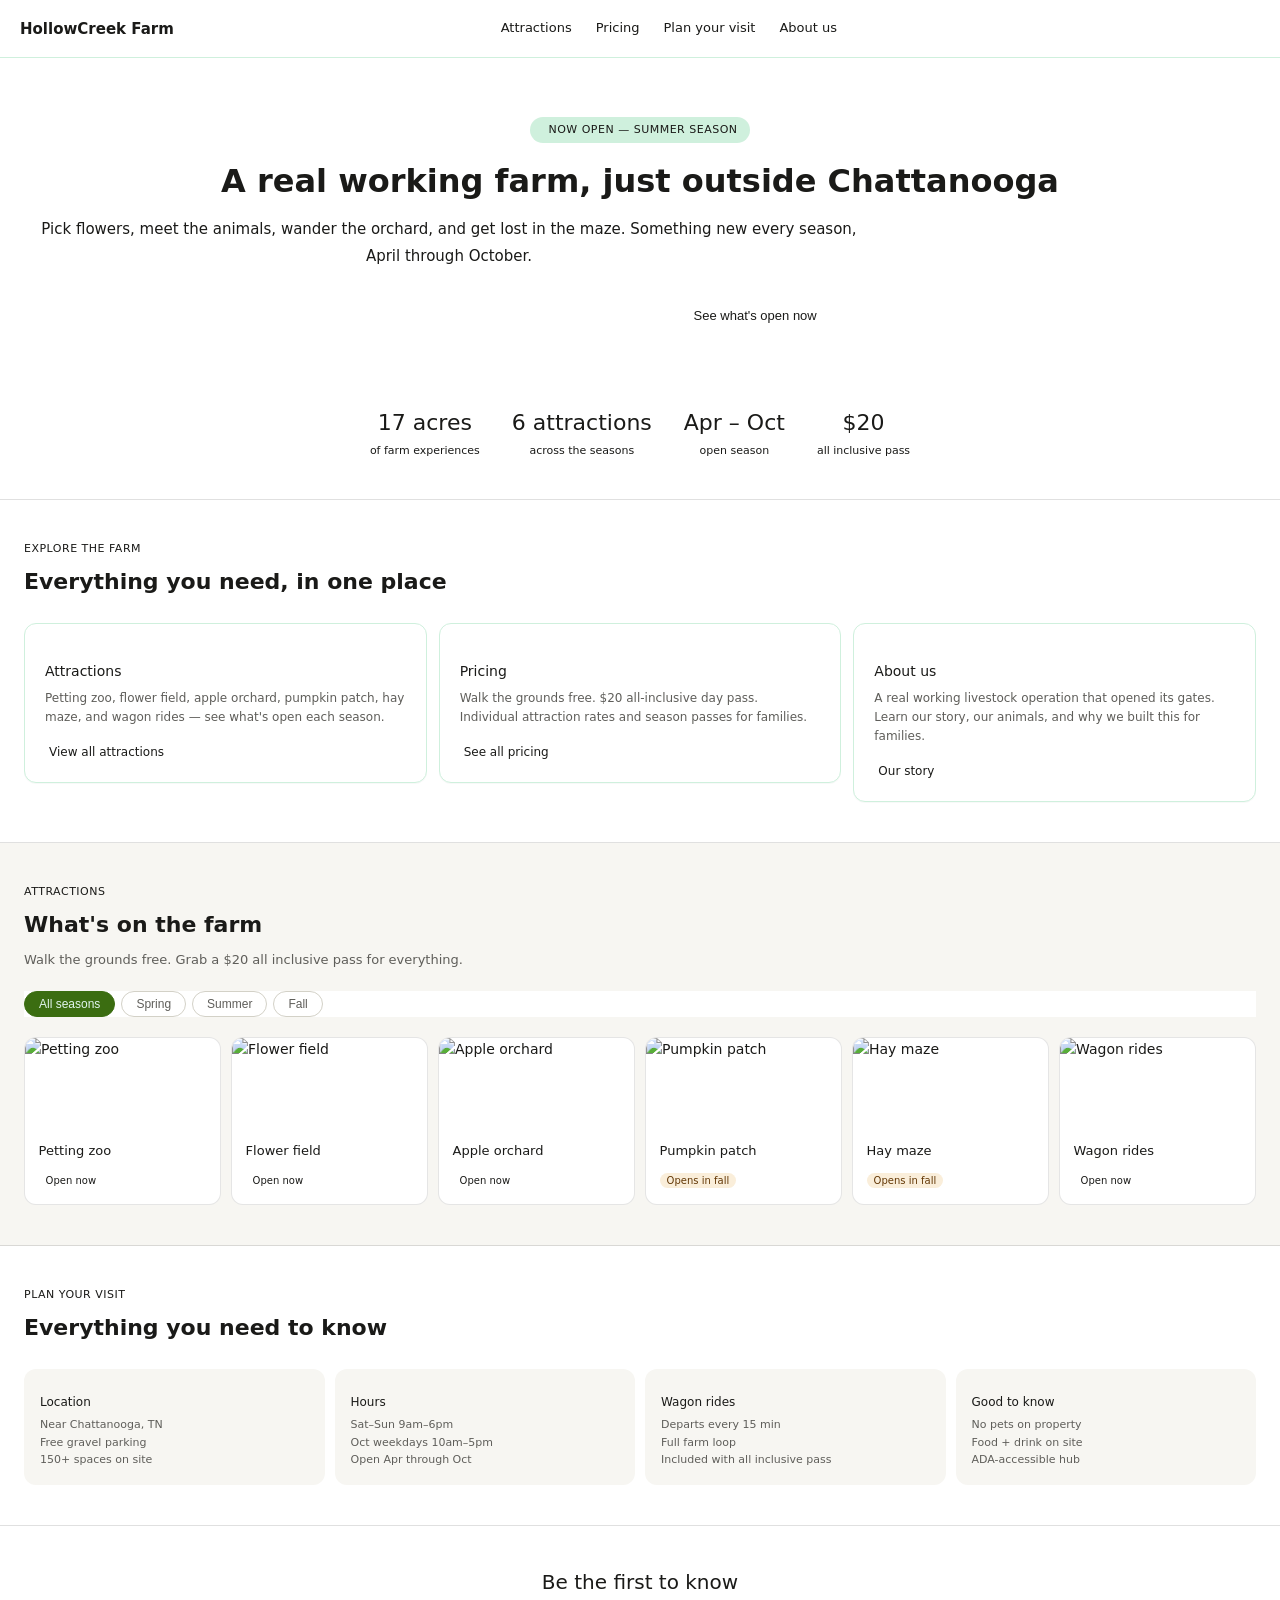
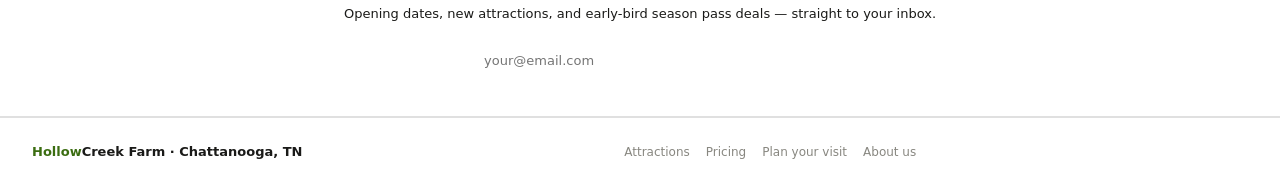
==== commit 13aa8e02: "New Changes" ====
--- a/index.html
+++ b/index.html
@@ -23,20 +23,20 @@
 
   <!-- Hero -->
   <div class="page-hero" style="padding:3.5rem 1.5rem 2.5rem;">
-    <div class="eyebrow" style="display:inline-flex;align-items:center;gap:6px;background:#C0DD97;color:#27500A;padding:4px 12px;border-radius:20px;margin-bottom:1.25rem;">
+    <div class="eyebrow" style="display:inline-flex;align-items:center;gap:6px;background:var(--accent-100);color:var(--accent-800);padding:4px 12px;border-radius:20px;margin-bottom:1.25rem;">
       <i class="ti ti-sun" style="font-size:13px;"></i> Now open — summer season
     </div>
-    <h1 style="font-size:32px;color:#173404;margin-bottom:1rem;">A real working farm, just outside Chattanooga</h1>
-    <p style="color:#3B6D11;margin:0 0 1.75rem;">Pick flowers, meet the animals, wander the orchard, and get lost in the maze. Something new every season, April through October.</p>
+    <h1 style="font-size:32px;color:var(--accent-900);margin-bottom:1rem;">A real working farm, just outside Chattanooga</h1>
+    <p style="color:var(--accent-800);margin:0 0 1.75rem;">Pick flowers, meet the animals, wander the orchard, and get lost in the maze. Something new every season, April through October.</p>
     <div class="cta-btns" style="margin-bottom:2.5rem;">
       <a href="pricing.html"><button class="btn-primary">Get your $20 all inclusive pass</button></a>
       <a href="attractions.html"><button class="btn-secondary">See what's open now</button></a>
     </div>
-    <div style="display:flex;gap:2rem;flex-wrap:wrap;justify-content:center;padding-top:2rem;border-top:0.5px solid #97C459;">
-      <div style="text-align:center;"><div style="font-size:22px;font-weight:500;color:#173404;">17 acres</div><div style="font-size:11px;color:#3B6D11;margin-top:2px;">of farm experiences</div></div>
-      <div style="text-align:center;"><div style="font-size:22px;font-weight:500;color:#173404;">6 attractions</div><div style="font-size:11px;color:#3B6D11;margin-top:2px;">across the seasons</div></div>
-      <div style="text-align:center;"><div style="font-size:22px;font-weight:500;color:#173404;">Apr – Oct</div><div style="font-size:11px;color:#3B6D11;margin-top:2px;">open season</div></div>
-      <div style="text-align:center;"><div style="font-size:22px;font-weight:500;color:#173404;">$20</div><div style="font-size:11px;color:#3B6D11;margin-top:2px;">all inclusive pass</div></div>
+    <div style="display:flex;gap:2rem;flex-wrap:wrap;justify-content:center;padding-top:2rem;border-top:0.5px solid var(--accent-600);">
+      <div style="text-align:center;"><div style="font-size:22px;font-weight:500;color:var(--accent-900);">17 acres</div><div style="font-size:11px;color:var(--accent-800);margin-top:2px;">of farm experiences</div></div>
+      <div style="text-align:center;"><div style="font-size:22px;font-weight:500;color:var(--accent-900);">6 attractions</div><div style="font-size:11px;color:var(--accent-800);margin-top:2px;">across the seasons</div></div>
+      <div style="text-align:center;"><div style="font-size:22px;font-weight:500;color:var(--accent-900);">Apr – Oct</div><div style="font-size:11px;color:var(--accent-800);margin-top:2px;">open season</div></div>
+      <div style="text-align:center;"><div style="font-size:22px;font-weight:500;color:var(--accent-900);">$20</div><div style="font-size:11px;color:var(--accent-800);margin-top:2px;">all inclusive pass</div></div>
     </div>
   </div>
 
@@ -46,27 +46,27 @@
     <h2 style="margin-bottom:1.5rem;">Everything you need, in one place</h2>
     <div class="grid-3">
       <a href="attractions.html" style="display:block;">
-        <div class="card" style="cursor:pointer;transition:border-color 0.15s;" onmouseover="this.style.borderColor='#3B6D11'" onmouseout="this.style.borderColor=''">
-          <div style="font-size:24px;color:#3B6D11;margin-bottom:1rem;"><i class="ti ti-flower"></i></div>
+        <div class="card" style="cursor:pointer;transition:border-color 0.15s;" onmouseover="this.style.borderColor='#1F5A37'" onmouseout="this.style.borderColor=''">
+          <div style="font-size:24px;color:var(--accent-800);margin-bottom:1rem;"><i class="ti ti-flower"></i></div>
           <div style="font-size:14px;font-weight:500;color:var(--text);margin-bottom:6px;">Attractions</div>
           <div style="font-size:12px;color:var(--text-muted);line-height:1.6;margin-bottom:1rem;">Petting zoo, flower field, apple orchard, pumpkin patch, hay maze, and wagon rides — see what's open each season.</div>
-          <div style="font-size:12px;color:#3B6D11;font-weight:500;display:flex;align-items:center;gap:4px;"><i class="ti ti-arrow-right" style="font-size:13px;"></i>View all attractions</div>
+          <div style="font-size:12px;color:var(--accent-800);font-weight:500;display:flex;align-items:center;gap:4px;"><i class="ti ti-arrow-right" style="font-size:13px;"></i>View all attractions</div>
         </div>
       </a>
       <a href="pricing.html" style="display:block;">
-        <div class="card" style="cursor:pointer;transition:border-color 0.15s;" onmouseover="this.style.borderColor='#3B6D11'" onmouseout="this.style.borderColor=''">
-          <div style="font-size:24px;color:#3B6D11;margin-bottom:1rem;"><i class="ti ti-ticket"></i></div>
+        <div class="card" style="cursor:pointer;transition:border-color 0.15s;" onmouseover="this.style.borderColor='#1F5A37'" onmouseout="this.style.borderColor=''">
+          <div style="font-size:24px;color:var(--accent-800);margin-bottom:1rem;"><i class="ti ti-ticket"></i></div>
           <div style="font-size:14px;font-weight:500;color:var(--text);margin-bottom:6px;">Pricing</div>
           <div style="font-size:12px;color:var(--text-muted);line-height:1.6;margin-bottom:1rem;">Walk the grounds free. $20 all-inclusive day pass. Individual attraction rates and season passes for families.</div>
-          <div style="font-size:12px;color:#3B6D11;font-weight:500;display:flex;align-items:center;gap:4px;"><i class="ti ti-arrow-right" style="font-size:13px;"></i>See all pricing</div>
+          <div style="font-size:12px;color:var(--accent-800);font-weight:500;display:flex;align-items:center;gap:4px;"><i class="ti ti-arrow-right" style="font-size:13px;"></i>See all pricing</div>
         </div>
       </a>
       <a href="about.html" style="display:block;">
-        <div class="card" style="cursor:pointer;transition:border-color 0.15s;" onmouseover="this.style.borderColor='#3B6D11'" onmouseout="this.style.borderColor=''">
-          <div style="font-size:24px;color:#3B6D11;margin-bottom:1rem;"><i class="ti ti-tractor"></i></div>
+        <div class="card" style="cursor:pointer;transition:border-color 0.15s;" onmouseover="this.style.borderColor='#1F5A37'" onmouseout="this.style.borderColor=''">
+          <div style="font-size:24px;color:var(--accent-800);margin-bottom:1rem;"><i class="ti ti-tractor"></i></div>
           <div style="font-size:14px;font-weight:500;color:var(--text);margin-bottom:6px;">About us</div>
           <div style="font-size:12px;color:var(--text-muted);line-height:1.6;margin-bottom:1rem;">A real working livestock operation that opened its gates. Learn our story, our animals, and why we built this for families.</div>
-          <div style="font-size:12px;color:#3B6D11;font-weight:500;display:flex;align-items:center;gap:4px;"><i class="ti ti-arrow-right" style="font-size:13px;"></i>Our story</div>
+          <div style="font-size:12px;color:var(--accent-800);font-weight:500;display:flex;align-items:center;gap:4px;"><i class="ti ti-arrow-right" style="font-size:13px;"></i>Our story</div>
         </div>
       </a>
     </div>
@@ -94,22 +94,22 @@
     <h2 style="margin-bottom:1.5rem;">Everything you need to know</h2>
     <div class="grid-4" style="grid-template-columns:repeat(auto-fit,minmax(130px,1fr));">
       <div style="background:var(--bg-subtle);border-radius:var(--radius-lg);padding:1rem;">
-        <div style="font-size:18px;color:#3B6D11;margin-bottom:8px;"><i class="ti ti-map-pin"></i></div>
+        <div style="font-size:18px;color:var(--accent-800);margin-bottom:8px;"><i class="ti ti-map-pin"></i></div>
         <div style="font-size:12px;font-weight:500;color:var(--text);margin-bottom:4px;">Location</div>
         <div style="font-size:11px;color:var(--text-muted);line-height:1.6;">Near Chattanooga, TN<br>Free gravel parking<br>150+ spaces on site</div>
       </div>
       <div style="background:var(--bg-subtle);border-radius:var(--radius-lg);padding:1rem;">
-        <div style="font-size:18px;color:#3B6D11;margin-bottom:8px;"><i class="ti ti-clock"></i></div>
+        <div style="font-size:18px;color:var(--accent-800);margin-bottom:8px;"><i class="ti ti-clock"></i></div>
         <div style="font-size:12px;font-weight:500;color:var(--text);margin-bottom:4px;">Hours</div>
         <div style="font-size:11px;color:var(--text-muted);line-height:1.6;">Sat–Sun 9am–6pm<br>Oct weekdays 10am–5pm<br>Open Apr through Oct</div>
       </div>
       <div style="background:var(--bg-subtle);border-radius:var(--radius-lg);padding:1rem;">
-        <div style="font-size:18px;color:#3B6D11;margin-bottom:8px;"><i class="ti ti-tractor"></i></div>
+        <div style="font-size:18px;color:var(--accent-800);margin-bottom:8px;"><i class="ti ti-tractor"></i></div>
         <div style="font-size:12px;font-weight:500;color:var(--text);margin-bottom:4px;">Wagon rides</div>
         <div style="font-size:11px;color:var(--text-muted);line-height:1.6;">Departs every 15 min<br>Full farm loop<br>Included with all inclusive pass</div>
       </div>
       <div style="background:var(--bg-subtle);border-radius:var(--radius-lg);padding:1rem;">
-        <div style="font-size:18px;color:#3B6D11;margin-bottom:8px;"><i class="ti ti-ban"></i></div>
+        <div style="font-size:18px;color:var(--accent-800);margin-bottom:8px;"><i class="ti ti-ban"></i></div>
         <div style="font-size:12px;font-weight:500;color:var(--text);margin-bottom:4px;">Good to know</div>
         <div style="font-size:11px;color:var(--text-muted);line-height:1.6;">No pets on property<br>Food + drink on site<br>ADA-accessible hub</div>
       </div>
@@ -159,7 +159,7 @@
       <div class="home-attr-media"><img src="${a.img}" alt="${a.name}"></div>
       <div style="padding:0.85rem;">
         <div style="font-size:13px;font-weight:500;color:var(--text);margin-bottom:6px;">${a.name}</div>
-        <span style="font-size:10px;padding:2px 7px;border-radius:10px;${a.open?'background:#EAF3DE;color:#27500A':'background:#FAEEDA;color:#633806'}">${a.open?'Open now':'Opens in fall'}</span>
+        <span style="font-size:10px;padding:2px 7px;border-radius:10px;${a.open?'background:var(--accent-50);color:var(--accent-800)':'background:var(--amber-50);color:var(--amber-800)'}">${a.open?'Open now':'Opens in fall'}</span>
       </div>
     </div>`).join('');
 }
--- a/styles.css
+++ b/styles.css
@@ -49,6 +49,12 @@
   --text-muted:#5F5E5A;
   --text-hint: #888780;
   --page-bg:   #ffffff;
+  /* Unified accent palette (applies site-wide) */
+  --accent-50:  #E8F7EF;
+  --accent-100: #CFF0DD;
+  --accent-600: #2F7F4F;
+  --accent-800: #1F5A37;
+  --accent-900: #0F3A24;
 }
 
 /* --- Base --- */
@@ -72,56 +78,55 @@
   display: flex;
   align-items: center;
   justify-content: space-between;
-  padding: 0 1.5rem;
+  padding: 0 1.25rem;
   height: 58px;
-  border-bottom: var(--border);
-  background: var(--bg);
+  border-bottom: 0.5px solid rgba(0,0,0,0.06);
+  background: var(--accent-50);
   position: sticky;
   top: 0;
   z-index: 100;
 }
-.nav-logo { font-size: 15px; font-weight: 600; color: var(--text); }
-.nav-logo span { color: var(--green-600); }
+.nav-logo { font-size: 15px; font-weight: 600; color: var(--accent-800); }
+.nav-logo span { color: var(--accent-600); }
 .nav-links { display: flex; gap: 1.5rem; }
 .nav-links a {
   font-size: 13px;
-  color: var(--text-muted);
+  color: var(--accent-800);
   transition: color 0.15s;
 }
-.nav-links a:hover, .nav-links a.active { color: var(--text); }
+.nav-links a:hover, .nav-links a.active { color: var(--accent-900); }
 .nav-cta {
   font-size: 12px;
-  font-weight: 500;
-  padding: 7px 16px;
+  font-weight: 600;
+  padding: 8px 16px;
   border-radius: var(--radius-md);
-  background: var(--green-600);
-  color: #E1F5EE;
+  background: var(--accent-600);
+  color: #ffffff;
   border: none;
   cursor: pointer;
-  transition: background 0.15s;
-}
-.nav-cta:hover { background: var(--green-800); }
+  transition: background 0.12s, transform 0.12s;
+}
+.nav-cta:hover { background: var(--accent-800); transform: translateY(-1px); }
 
 /* --- Page hero --- */
 .page-hero {
-  background: var(--accent-50);
+  background: linear-gradient(180deg, var(--accent-50) 0%, rgba(255,255,255,0.6) 100%);
   padding: 3rem 1.5rem;
   border-bottom: var(--border);
   text-align: center;
 }
 .page-hero h1 {
-  font-size: 28px;
-  font-weight: 500;
+  font-size: 32px;
+  font-weight: 600;
   color: var(--accent-900);
   margin-bottom: 0.75rem;
-  line-height: 1.25;
-  max-width: none;
+  line-height: 1.15;
 }
 .page-hero p {
-  font-size: 14px;
+  font-size: 15px;
   color: var(--accent-800);
-  line-height: 1.75;
-  max-width: none;
+  line-height: 1.8;
+  max-width: 850px;
   margin: 0 auto 1.75rem;
 }
 
@@ -144,10 +149,10 @@
 }
 .section.alt { background: var(--bg-subtle); }
 .section h2 {
-  font-size: 20px;
-  font-weight: 500;
-  color: var(--text);
-  margin-bottom: 0.4rem;
+  font-size: 22px;
+  font-weight: 600;
+  color: var(--accent-900);
+  margin-bottom: 0.5rem;
 }
 .section .sub {
   font-size: 13px;
@@ -158,11 +163,12 @@
 /* --- Cards --- */
 .card {
   background: var(--bg);
-  border: var(--border);
+  border: 0.5px solid var(--accent-100);
   border-radius: var(--radius-lg);
   padding: 1.25rem;
-}
-.card.featured { border: 2px solid var(--green-600); }
+  box-shadow: 0 1px 0 rgba(15,58,36,0.03);
+}
+.card.featured { border: 2px solid var(--accent-600); box-shadow: 0 6px 18px rgba(15,58,36,0.06); }
 
 /* --- Grids --- */
 .grid-2 { display: grid; grid-template-columns: repeat(auto-fit, minmax(280px, 1fr)); gap: 12px; }
@@ -376,9 +382,9 @@
 }
 
 /* --- Seasonal themes --- */
-.season-spring { --page-bg: #FFF1F5; --accent-50: #FBEAF0; --accent-600: #D4537E; --accent-800: #993556; --accent-900: #791F1F; }
-.season-summer { --page-bg: #F7FBEE; --accent-50: #EAF3DE; --accent-600: #639922; --accent-800: #27500A; --accent-900: #173404; }
-.season-fall   { --page-bg: #FFF6E8; --accent-50: #FAEEDA; --accent-600: #EF9F27; --accent-800: #BA7517; --accent-900: #633806; }
+.season-spring { --page-bg: var(--page-bg); --accent-50: var(--accent-50); --accent-600: var(--accent-600); --accent-800: var(--accent-800); --accent-900: var(--accent-900); }
+.season-summer { --page-bg: var(--page-bg); --accent-50: var(--accent-50); --accent-600: var(--accent-600); --accent-800: var(--accent-800); --accent-900: var(--accent-900); }
+.season-fall   { --page-bg: var(--page-bg); --accent-50: var(--accent-50); --accent-600: var(--accent-600); --accent-800: var(--accent-800); --accent-900: var(--accent-900); }
 
 /* Apply seasonal accents to common blocks when a season wrapper is present */
 .season-spring .page-hero, .season-spring .cta-band, .season-spring .email-band, .season-spring .quote-band { background: var(--accent-50); }
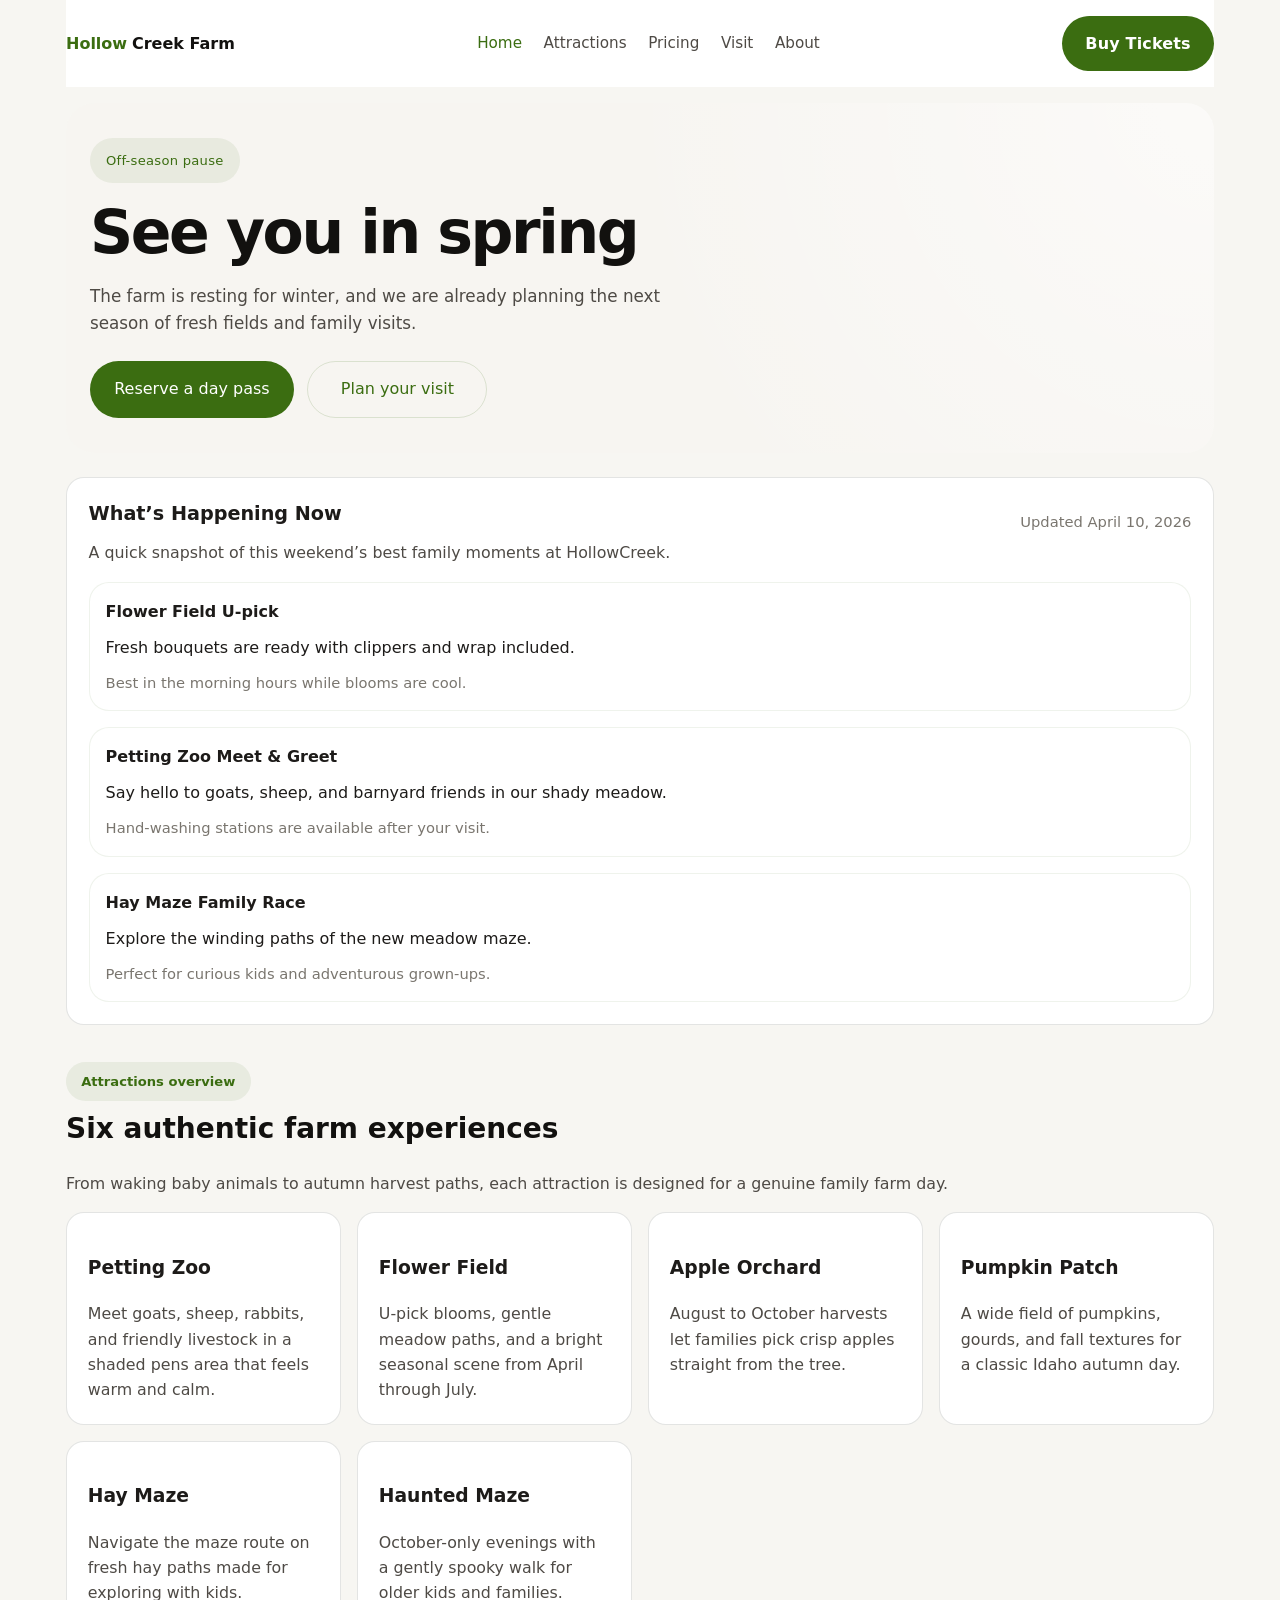
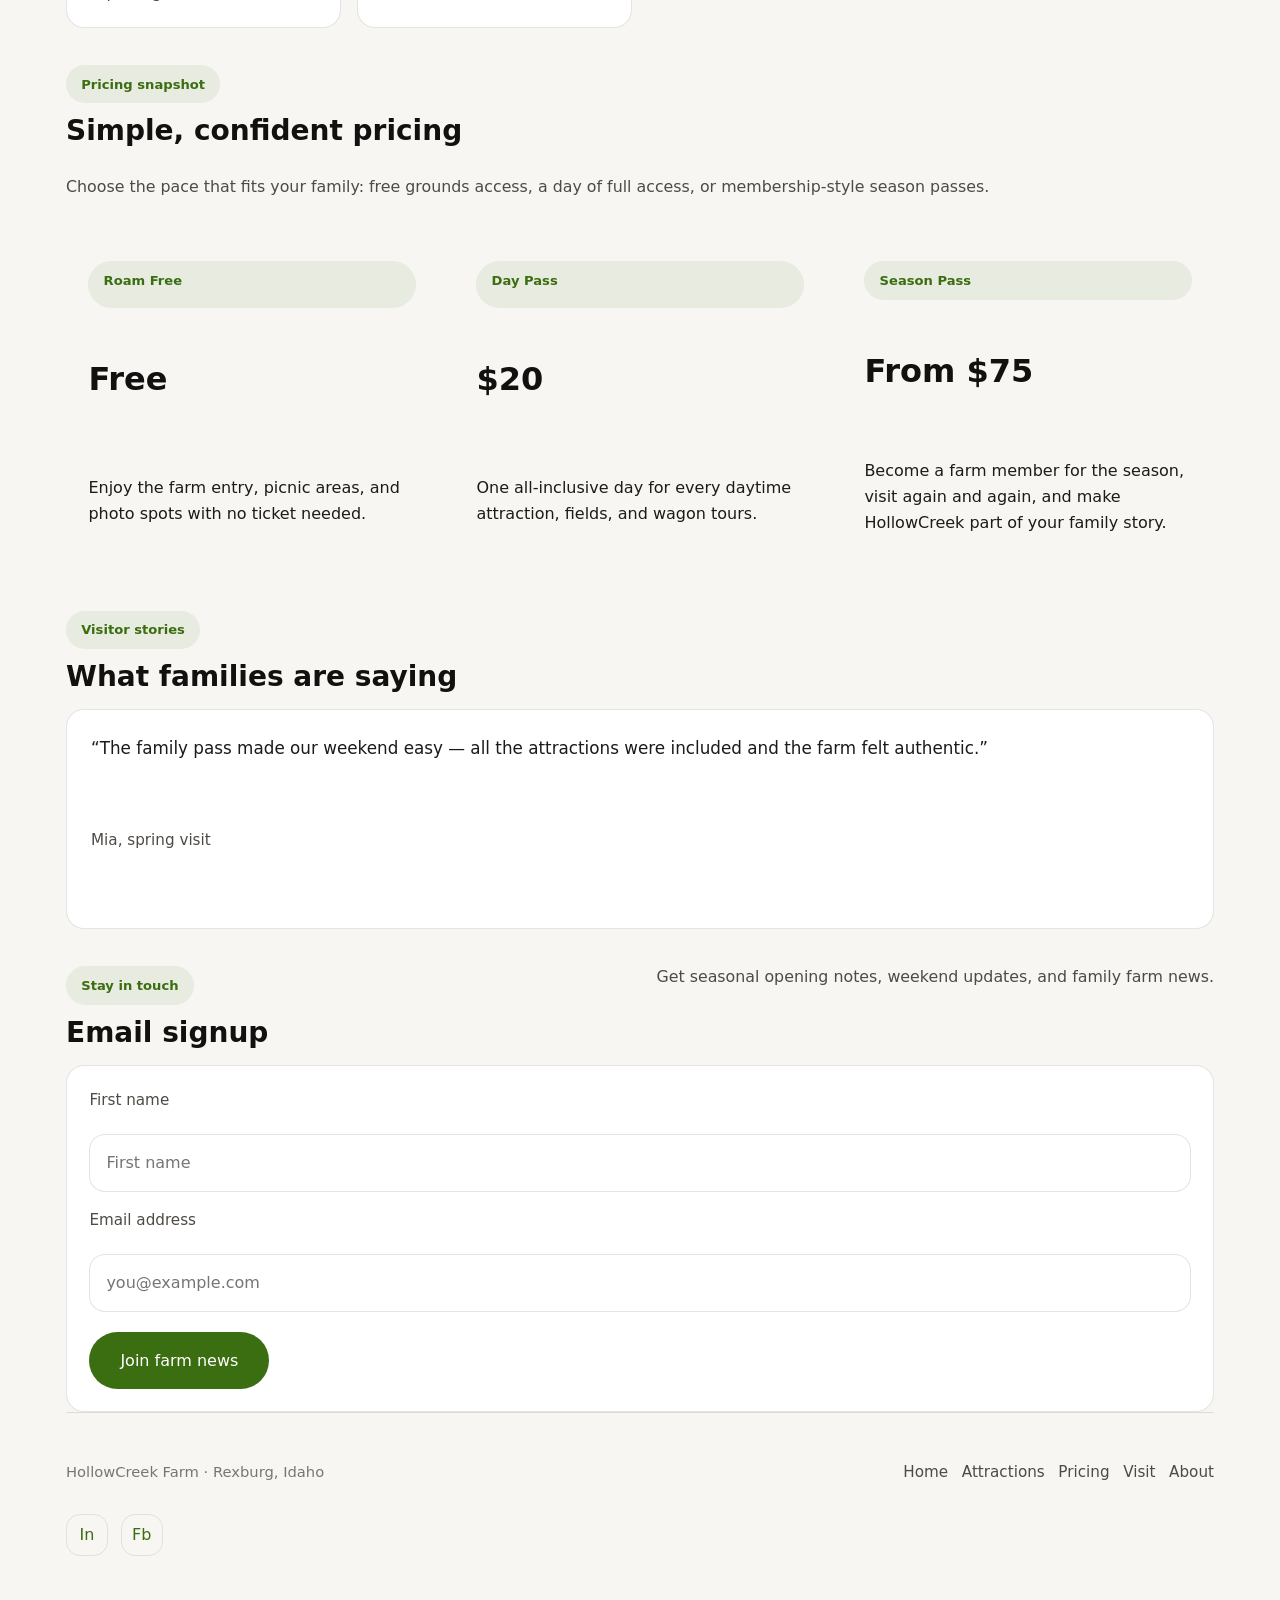
==== commit 3fa167e9: "Website Makeover" ====
--- a/index.html
+++ b/index.html
@@ -1,169 +1,186 @@
-<!DOCTYPE html>
+﻿<!DOCTYPE html>
 <html lang="en">
 <head>
   <meta charset="UTF-8">
   <meta name="viewport" content="width=device-width, initial-scale=1.0">
-  <title>Hollow Creek Farm — Chattanooga, TN</title>
+  <title>HollowCreek Farm | Rexburg, Idaho</title>
   <link rel="stylesheet" href="styles.css">
-  <link rel="stylesheet" href="https://cdn.jsdelivr.net/npm/@tabler/icons-webfont@2.44.0/tabler-icons.min.css">
 </head>
 <body>
-<div class="page season-summer">
+  <div class="page-shell">
+    <header class="site-nav">
+      <a class="brand" href="index.html"><span>Hollow</span>Creek Farm</a>
+      <button class="nav-toggle" aria-expanded="false" aria-label="Open navigation">
+        <span class="bar"></span>
+      </button>
+      <nav class="nav-panel">
+        <a href="index.html" class="active">Home</a>
+        <a href="attractions.html">Attractions</a>
+        <a href="pricing.html">Pricing</a>
+        <a href="visit.html">Plan Your Visit</a>
+        <a href="about.html">About Us</a>
+      </nav>
+      <div class="nav-links">
+        <a href="index.html" class="active">Home</a>
+        <a href="attractions.html">Attractions</a>
+        <a href="pricing.html">Pricing</a>
+        <a href="visit.html">Visit</a>
+        <a href="about.html">About</a>
+      </div>
+      <a class="nav-cta" href="pricing.html">Buy Tickets</a>
+    </header>
 
-  <nav class="nav">
-    <div class="nav-logo"><span>Hollow</span>Creek Farm</div>
-    <div class="nav-links">
-      <a href="attractions.html">Attractions</a>
-      <a href="pricing.html">Pricing</a>
-      <a href="visit.html">Plan your visit</a>
-      <a href="about.html">About us</a>
-    </div>
-    <a href="pricing.html"><button class="nav-cta">Buy tickets</button></a>
-  </nav>
+    <section class="hero">
+      <div class="hero-content">
+        <span class="hero-badge" id="hero-badge">Seasonal opening</span>
+        <h1 class="hero-title" id="hero-title">Welcome to HollowCreek Farm</h1>
+        <p class="hero-copy" id="hero-copy">A seasonal family experience rooted in real farm life and wildflower fields outside Rexburg.</p>
+        <div class="hero-actions cta-btns">
+          <a class="button" href="pricing.html">Reserve a day pass</a>
+          <a class="button secondary" href="visit.html">Plan your visit</a>
+        </div>
+      </div>
+    </section>
 
-  <!-- Hero -->
-  <div class="page-hero" style="padding:3.5rem 1.5rem 2.5rem;">
-    <div class="eyebrow" style="display:inline-flex;align-items:center;gap:6px;background:var(--accent-100);color:var(--accent-800);padding:4px 12px;border-radius:20px;margin-bottom:1.25rem;">
-      <i class="ti ti-sun" style="font-size:13px;"></i> Now open — summer season
-    </div>
-    <h1 style="font-size:32px;color:var(--accent-900);margin-bottom:1rem;">A real working farm, just outside Chattanooga</h1>
-    <p style="color:var(--accent-800);margin:0 0 1.75rem;">Pick flowers, meet the animals, wander the orchard, and get lost in the maze. Something new every season, April through October.</p>
-    <div class="cta-btns" style="margin-bottom:2.5rem;">
-      <a href="pricing.html"><button class="btn-primary">Get your $20 all inclusive pass</button></a>
-      <a href="attractions.html"><button class="btn-secondary">See what's open now</button></a>
-    </div>
-    <div style="display:flex;gap:2rem;flex-wrap:wrap;justify-content:center;padding-top:2rem;border-top:0.5px solid var(--accent-600);">
-      <div style="text-align:center;"><div style="font-size:22px;font-weight:500;color:var(--accent-900);">17 acres</div><div style="font-size:11px;color:var(--accent-800);margin-top:2px;">of farm experiences</div></div>
-      <div style="text-align:center;"><div style="font-size:22px;font-weight:500;color:var(--accent-900);">6 attractions</div><div style="font-size:11px;color:var(--accent-800);margin-top:2px;">across the seasons</div></div>
-      <div style="text-align:center;"><div style="font-size:22px;font-weight:500;color:var(--accent-900);">Apr – Oct</div><div style="font-size:11px;color:var(--accent-800);margin-top:2px;">open season</div></div>
-      <div style="text-align:center;"><div style="font-size:22px;font-weight:500;color:var(--accent-900);">$20</div><div style="font-size:11px;color:var(--accent-800);margin-top:2px;">all inclusive pass</div></div>
-    </div>
+    <section class="section">
+      <div class="full-width highlight-card">
+        <div style="display:flex;justify-content:space-between;align-items:flex-start;gap:1rem;flex-wrap:wrap;">
+          <div>
+            <h2>What&rsquo;s Happening Now</h2>
+            <p class="section-copy">A quick snapshot of this weekend&rsquo;s best family moments at HollowCreek.</p>
+          </div>
+          <p class="small-note" id="highlight-updated">Updated this week</p>
+        </div>
+        <div class="highlight-list" id="highlight-list">
+          <div class="highlight-item">
+            <strong>Loading this weekend&rsquo;s highlights...</strong>
+          </div>
+        </div>
+      </div>
+    </section>
+
+    <section class="section">
+      <div style="display:flex;justify-content:space-between;align-items:center;gap:1rem;flex-wrap:wrap;">
+        <div>
+          <p class="section-flag">Attractions overview</p>
+          <h2 class="section-title">Six authentic farm experiences</h2>
+        </div>
+        <p class="small-copy">From waking baby animals to autumn harvest paths, each attraction is designed for a genuine family farm day.</p>
+      </div>
+      <div class="card-grid" style="margin-top:1rem;">
+        <div class="card">
+          <h3>Petting Zoo</h3>
+          <p class="section-copy">Meet goats, sheep, rabbits, and friendly livestock in a shaded pens area that feels warm and calm.</p>
+        </div>
+        <div class="card">
+          <h3>Flower Field</h3>
+          <p class="section-copy">U-pick blooms, gentle meadow paths, and a bright seasonal scene from April through July.</p>
+        </div>
+        <div class="card">
+          <h3>Apple Orchard</h3>
+          <p class="section-copy">August to October harvests let families pick crisp apples straight from the tree.</p>
+        </div>
+        <div class="card">
+          <h3>Pumpkin Patch</h3>
+          <p class="section-copy">A wide field of pumpkins, gourds, and fall textures for a classic Idaho autumn day.</p>
+        </div>
+        <div class="card">
+          <h3>Hay Maze</h3>
+          <p class="section-copy">Navigate the maze route on fresh hay paths made for exploring with kids.</p>
+        </div>
+        <div class="card">
+          <h3>Haunted Maze</h3>
+          <p class="section-copy">October-only evenings with a gently spooky walk for older kids and families.</p>
+        </div>
+      </div>
+    </section>
+
+    <section class="section">
+      <div style="display:flex;justify-content:space-between;align-items:flex-start;gap:1rem;flex-wrap:wrap;">
+        <div>
+          <p class="section-flag">Pricing snapshot</p>
+          <h2 class="section-title">Simple, confident pricing</h2>
+        </div>
+        <p class="small-copy">Choose the pace that fits your family: free grounds access, a day of full access, or membership-style season passes.</p>
+      </div>
+      <div class="pricing-grid">
+        <div class="pricing-card">
+          <span class="section-flag">Roam Free</span>
+          <p class="price">Free</p>
+          <p>Enjoy the farm entry, picnic areas, and photo spots with no ticket needed.</p>
+        </div>
+        <div class="pricing-card">
+          <span class="section-flag">Day Pass</span>
+          <p class="price">$20</p>
+          <p>One all-inclusive day for every daytime attraction, fields, and wagon tours.</p>
+        </div>
+        <div class="pricing-card">
+          <span class="section-flag">Season Pass</span>
+          <p class="price">From $75</p>
+          <p>Become a farm member for the season, visit again and again, and make HollowCreek part of your family story.</p>
+        </div>
+      </div>
+    </section>
+
+    <section class="section">
+      <div style="display:flex;justify-content:space-between;align-items:flex-start;gap:1rem;flex-wrap:wrap;">
+        <div>
+          <p class="section-flag">Visitor stories</p>
+          <h2 class="section-title">What families are saying</h2>
+        </div>
+      </div>
+      <div class="testimonial-card" style="margin-top:1rem;">
+        <blockquote id="testimonial-quote">Loading visitor stories...</blockquote>
+        <div class="testimonial-author" id="testimonial-author"></div>
+      </div>
+    </section>
+
+    <section class="section">
+      <div style="display:flex;justify-content:space-between;align-items:flex-start;gap:1rem;flex-wrap:wrap;">
+        <div>
+          <p class="section-flag">Stay in touch</p>
+          <h2 class="section-title">Email signup</h2>
+        </div>
+        <p class="small-copy">Get seasonal opening notes, weekend updates, and family farm news.</p>
+      </div>
+      <div class="form-card" style="margin-top:1rem;">
+        <form>
+          <div class="form-row">
+            <label for="first-name">First name</label>
+            <input id="first-name" name="first-name" type="text" placeholder="First name">
+          </div>
+          <div class="form-row" style="margin-top:1rem;">
+            <label for="email">Email address</label>
+            <input id="email" name="email" type="email" placeholder="you@example.com">
+          </div>
+          <div class="cta-btns" style="margin-top:1.25rem;">
+            <button class="form-submit" type="submit">Join farm news</button>
+          </div>
+        </form>
+      </div>
+    </section>
+
+    <footer class="footer">
+      <div style="display:flex;justify-content:space-between;align-items:center;gap:1rem;flex-wrap:wrap;">
+        <div>
+          <p class="small-note">HollowCreek Farm · Rexburg, Idaho</p>
+        </div>
+        <div class="footer-links">
+          <a href="index.html">Home</a>
+          <a href="attractions.html">Attractions</a>
+          <a href="pricing.html">Pricing</a>
+          <a href="visit.html">Visit</a>
+          <a href="about.html">About</a>
+        </div>
+      </div>
+      <div class="social-row">
+        <a class="social-link" href="#">In</a>
+        <a class="social-link" href="#">Fb</a>
+      </div>
+    </footer>
   </div>
-
-  <!-- Nav cards -->
-  <div class="section">
-    <div class="eyebrow">Explore the farm</div>
-    <h2 style="margin-bottom:1.5rem;">Everything you need, in one place</h2>
-    <div class="grid-3">
-      <a href="attractions.html" style="display:block;">
-        <div class="card" style="cursor:pointer;transition:border-color 0.15s;" onmouseover="this.style.borderColor='#1F5A37'" onmouseout="this.style.borderColor=''">
-          <div style="font-size:24px;color:var(--accent-800);margin-bottom:1rem;"><i class="ti ti-flower"></i></div>
-          <div style="font-size:14px;font-weight:500;color:var(--text);margin-bottom:6px;">Attractions</div>
-          <div style="font-size:12px;color:var(--text-muted);line-height:1.6;margin-bottom:1rem;">Petting zoo, flower field, apple orchard, pumpkin patch, hay maze, and wagon rides — see what's open each season.</div>
-          <div style="font-size:12px;color:var(--accent-800);font-weight:500;display:flex;align-items:center;gap:4px;"><i class="ti ti-arrow-right" style="font-size:13px;"></i>View all attractions</div>
-        </div>
-      </a>
-      <a href="pricing.html" style="display:block;">
-        <div class="card" style="cursor:pointer;transition:border-color 0.15s;" onmouseover="this.style.borderColor='#1F5A37'" onmouseout="this.style.borderColor=''">
-          <div style="font-size:24px;color:var(--accent-800);margin-bottom:1rem;"><i class="ti ti-ticket"></i></div>
-          <div style="font-size:14px;font-weight:500;color:var(--text);margin-bottom:6px;">Pricing</div>
-          <div style="font-size:12px;color:var(--text-muted);line-height:1.6;margin-bottom:1rem;">Walk the grounds free. $20 all-inclusive day pass. Individual attraction rates and season passes for families.</div>
-          <div style="font-size:12px;color:var(--accent-800);font-weight:500;display:flex;align-items:center;gap:4px;"><i class="ti ti-arrow-right" style="font-size:13px;"></i>See all pricing</div>
-        </div>
-      </a>
-      <a href="about.html" style="display:block;">
-        <div class="card" style="cursor:pointer;transition:border-color 0.15s;" onmouseover="this.style.borderColor='#1F5A37'" onmouseout="this.style.borderColor=''">
-          <div style="font-size:24px;color:var(--accent-800);margin-bottom:1rem;"><i class="ti ti-tractor"></i></div>
-          <div style="font-size:14px;font-weight:500;color:var(--text);margin-bottom:6px;">About us</div>
-          <div style="font-size:12px;color:var(--text-muted);line-height:1.6;margin-bottom:1rem;">A real working livestock operation that opened its gates. Learn our story, our animals, and why we built this for families.</div>
-          <div style="font-size:12px;color:var(--accent-800);font-weight:500;display:flex;align-items:center;gap:4px;"><i class="ti ti-arrow-right" style="font-size:13px;"></i>Our story</div>
-        </div>
-      </a>
-    </div>
-  </div>
-
-  <!-- Attractions preview -->
-  <div class="section alt">
-    <div class="eyebrow">Attractions</div>
-    <h2>What's on the farm</h2>
-    <p class="sub">Walk the grounds free. Grab a $20 all inclusive pass for everything.</p>
-    <div class="filter-bar" style="padding:0;margin-bottom:1.25rem;border:none;">
-      <div class="stabs">
-        <button class="stab active" onclick="filterHome('all',this)">All seasons</button>
-        <button class="stab" onclick="filterHome('spring',this)">Spring</button>
-        <button class="stab" onclick="filterHome('summer',this)">Summer</button>
-        <button class="stab" onclick="filterHome('fall',this)">Fall</button>
-      </div>
-    </div>
-    <div class="grid-6" id="home-attr"></div>
-  </div>
-
-  <!-- Plan your visit strip -->
-  <div class="section">
-    <div class="eyebrow">Plan your visit</div>
-    <h2 style="margin-bottom:1.5rem;">Everything you need to know</h2>
-    <div class="grid-4" style="grid-template-columns:repeat(auto-fit,minmax(130px,1fr));">
-      <div style="background:var(--bg-subtle);border-radius:var(--radius-lg);padding:1rem;">
-        <div style="font-size:18px;color:var(--accent-800);margin-bottom:8px;"><i class="ti ti-map-pin"></i></div>
-        <div style="font-size:12px;font-weight:500;color:var(--text);margin-bottom:4px;">Location</div>
-        <div style="font-size:11px;color:var(--text-muted);line-height:1.6;">Near Chattanooga, TN<br>Free gravel parking<br>150+ spaces on site</div>
-      </div>
-      <div style="background:var(--bg-subtle);border-radius:var(--radius-lg);padding:1rem;">
-        <div style="font-size:18px;color:var(--accent-800);margin-bottom:8px;"><i class="ti ti-clock"></i></div>
-        <div style="font-size:12px;font-weight:500;color:var(--text);margin-bottom:4px;">Hours</div>
-        <div style="font-size:11px;color:var(--text-muted);line-height:1.6;">Sat–Sun 9am–6pm<br>Oct weekdays 10am–5pm<br>Open Apr through Oct</div>
-      </div>
-      <div style="background:var(--bg-subtle);border-radius:var(--radius-lg);padding:1rem;">
-        <div style="font-size:18px;color:var(--accent-800);margin-bottom:8px;"><i class="ti ti-tractor"></i></div>
-        <div style="font-size:12px;font-weight:500;color:var(--text);margin-bottom:4px;">Wagon rides</div>
-        <div style="font-size:11px;color:var(--text-muted);line-height:1.6;">Departs every 15 min<br>Full farm loop<br>Included with all inclusive pass</div>
-      </div>
-      <div style="background:var(--bg-subtle);border-radius:var(--radius-lg);padding:1rem;">
-        <div style="font-size:18px;color:var(--accent-800);margin-bottom:8px;"><i class="ti ti-ban"></i></div>
-        <div style="font-size:12px;font-weight:500;color:var(--text);margin-bottom:4px;">Good to know</div>
-        <div style="font-size:11px;color:var(--text-muted);line-height:1.6;">No pets on property<br>Food + drink on site<br>ADA-accessible hub</div>
-      </div>
-    </div>
-  </div>
-
-  <!-- Email signup -->
-  <div class="email-band">
-    <h2>Be the first to know</h2>
-    <p>Opening dates, new attractions, and early-bird season pass deals — straight to your inbox.</p>
-    <div class="email-form">
-      <input type="email" placeholder="your@email.com">
-      <button>Sign me up</button>
-    </div>
-  </div>
-
-  <footer class="footer">
-    <div class="footer-logo"><span>Hollow</span>Creek Farm · Chattanooga, TN</div>
-    <div class="footer-links">
-      <a href="attractions.html">Attractions</a>
-      <a href="pricing.html">Pricing</a>
-      <a href="visit.html">Plan your visit</a>
-      <a href="about.html">About us</a>
-    </div>
-    <div class="footer-social">
-      <a href="#"><i class="ti ti-brand-instagram"></i></a>
-      <a href="#"><i class="ti ti-brand-facebook"></i></a>
-    </div>
-  </footer>
-
-</div>
-<script>
-const attrs = [
-  {name:'Petting zoo',img:'images/petting-zoo.jpg',seasons:['spring','summer','fall'],open:true},
-  {name:'Flower field',img:'images/sunflowers.jpg',seasons:['spring','summer'],open:true},
-  {name:'Apple orchard',img:'images/apple-orchard.jpg',seasons:['summer','fall'],open:true},
-  {name:'Pumpkin patch',img:'images/pumpkins.jpg',seasons:['fall'],open:false},
-  {name:'Hay maze',img:'images/hay-maze.jpg',seasons:['fall'],open:false},
-  {name:'Wagon rides',img:'images/tulips.jpg',seasons:['spring','summer','fall'],open:true},
-];
-function filterHome(s,btn){
-  document.querySelectorAll('.stab').forEach(t=>t.classList.remove('active'));
-  btn.classList.add('active');
-  const f=s==='all'?attrs:attrs.filter(a=>a.seasons.includes(s));
-  document.getElementById('home-attr').innerHTML=f.map(a=>`
-    <div style="background:var(--bg);border:0.5px solid rgba(0,0,0,0.1);border-radius:12px;overflow:hidden;">
-      <div class="home-attr-media"><img src="${a.img}" alt="${a.name}"></div>
-      <div style="padding:0.85rem;">
-        <div style="font-size:13px;font-weight:500;color:var(--text);margin-bottom:6px;">${a.name}</div>
-        <span style="font-size:10px;padding:2px 7px;border-radius:10px;${a.open?'background:var(--accent-50);color:var(--accent-800)':'background:var(--amber-50);color:var(--amber-800)'}">${a.open?'Open now':'Opens in fall'}</span>
-      </div>
-    </div>`).join('');
-}
-filterHome('all',document.querySelector('.stab.active'));
-</script>
+  <script src="season.js"></script>
+  <script src="updates.js"></script>
+  <script src="script.js"></script>
 </body>
 </html>
--- a/styles.css
+++ b/styles.css
@@ -1,462 +1,691 @@
-/* ============================================
-   Hollow Creek Farm — shared stylesheet
-   ============================================ */
-
-/* --- Reset --- */
-*, *::before, *::after { box-sizing: border-box; margin: 0; padding: 0; }
-
-/* --- Tokens --- */
+﻿/* Hollow Creek Farm — shared stylesheet */
 :root {
-  --green-50:  #EAF3DE;
-  --green-100: #C0DD97;
-  --green-200: #97C459;
-  --green-400: #639922;
-  --green-600: #3B6D11;
-  --green-800: #27500A;
   --green-900: #173404;
-
-  --amber-50:  #FAEEDA;
-  --amber-400: #EF9F27;
-  --amber-600: #BA7517;
-  --amber-800: #633806;
-
-  --gray-50:   #F1EFE8;
-  --gray-100:  #D3D1C7;
-  --gray-400:  #888780;
-  --gray-600:  #5F5E5A;
-  --gray-800:  #444441;
-
-  --pink-50:   #FBEAF0;
-  --pink-600:  #993556;
-
-  --red-50:    #FCEBEB;
-  --red-200:   #F09595;
-  --red-600:   #A32D2D;
-  --red-800:   #791F1F;
-
-  --border: 0.5px solid rgba(0,0,0,0.12);
-  --border-accent: 0.5px solid #97C459;
-  --radius-sm: 6px;
-  --radius-md: 8px;
-  --radius-lg: 12px;
-
-  --font: 'Georgia', 'Times New Roman', serif;
-  --font-sans: system-ui, -apple-system, sans-serif;
-
-  --bg:        #ffffff;
-  --bg-subtle: #F7F6F2;
-  --text:      #1a1a18;
-  --text-muted:#5F5E5A;
-  --text-hint: #888780;
-  --page-bg:   #ffffff;
-  /* Unified accent palette (applies site-wide) */
-  --accent-50:  #E8F7EF;
-  --accent-100: #CFF0DD;
-  --accent-600: #2F7F4F;
-  --accent-800: #1F5A37;
-  --accent-900: #0F3A24;
-}
-
-/* --- Base --- */
+  --green-700: #3B6D11;
+  --green-300: #97C459;
+  --green-100: #EAF3DE;
+  --green-50:  #E1F5EE;
+  --gray-975: #12110F;
+  --gray-900: #1D1B19;
+  --gray-700: #4E4A45;
+  --gray-500: #7A766F;
+  --gray-200: #E7E5E1;
+  --white: #ffffff;
+  --border: 1px solid rgba(27, 38, 25, 0.12);
+  --radius: 18px;
+  --radius-sm: 12px;
+  --shadow: 0 26px 60px rgba(24, 36, 17, 0.08);
+}
+
+* {
+  box-sizing: border-box;
+}
+
+html {
+  scroll-behavior: smooth;
+}
+
 body {
-  font-family: var(--font-sans);
-  font-size: 14px;
-  color: var(--text);
-  background: var(--bg-subtle);
+  margin: 0;
+  font-family: Inter, system-ui, -apple-system, BlinkMacSystemFont, "Segoe UI", sans-serif;
+  color: var(--gray-900);
+  background: #fbfbf9;
+  min-height: 100vh;
   line-height: 1.6;
-  -webkit-font-smoothing: antialiased;
-}
-
-a { color: inherit; text-decoration: none; }
-img { display: block; max-width: 100%; }
-
-/* --- Layout wrapper --- */
-.page { width: 100%; max-width: none; margin: 0; padding: 0; background: var(--page-bg, var(--bg)); }
-
-/* --- Nav --- */
-.nav {
-  display: flex;
-  align-items: center;
-  justify-content: space-between;
-  padding: 0 1.25rem;
-  height: 58px;
-  border-bottom: 0.5px solid rgba(0,0,0,0.06);
-  background: var(--accent-50);
+}
+
+img {
+  max-width: 100%;
+  display: block;
+}
+
+a {
+  color: inherit;
+  text-decoration: none;
+}
+
+button,
+input,
+textarea {
+  font: inherit;
+}
+
+button {
+  border: none;
+  cursor: pointer;
+}
+
+.sr-only {
+  position: absolute;
+  width: 1px;
+  height: 1px;
+  padding: 0;
+  overflow: hidden;
+  clip: rect(0, 0, 0, 0);
+  white-space: nowrap;
+  border: 0;
+}
+
+body[data-season="spring"] {
+  --season-bg: #F2FAEE;
+  --season-hero: rgba(234, 243, 222, 0.9);
+  --season-strong: #3B6D11;
+}
+
+body[data-season="summer"] {
+  --season-bg: #EFF7F3;
+  --season-hero: rgba(225, 245, 238, 0.95);
+  --season-strong: #3B6D11;
+}
+
+body[data-season="fall"] {
+  --season-bg: #F8F2E9;
+  --season-hero: rgba(245, 236, 217, 0.9);
+  --season-strong: #3B6D11;
+}
+
+body[data-season="offseason"] {
+  --season-bg: #F7F6F2;
+  --season-hero: rgba(247, 246, 242, 0.95);
+  --season-strong: #3B6D11;
+}
+
+body {
+  background: var(--season-bg);
+}
+
+.page-shell {
+  width: min(100%, 1180px);
+  margin: 0 auto;
+  padding: 0 1rem 3rem;
+}
+
+.site-nav {
   position: sticky;
   top: 0;
-  z-index: 100;
-}
-.nav-logo { font-size: 15px; font-weight: 600; color: var(--accent-800); }
-.nav-logo span { color: var(--accent-600); }
-.nav-links { display: flex; gap: 1.5rem; }
+  z-index: 999;
+  display: flex;
+  align-items: center;
+  justify-content: space-between;
+  gap: 1rem;
+  padding: 1rem 0;
+  background: rgba(255, 255, 255, 0.95);
+  backdrop-filter: blur(12px);
+}
+
+.brand {
+  display: inline-flex;
+  align-items: center;
+  gap: 0.3rem;
+  font-size: 1rem;
+  font-weight: 700;
+  color: var(--gray-975);
+}
+
+.brand span {
+  color: var(--green-700);
+}
+
+.nav-links {
+  display: none;
+  align-items: center;
+  gap: 1.35rem;
+}
+
 .nav-links a {
-  font-size: 13px;
-  color: var(--accent-800);
-  transition: color 0.15s;
-}
-.nav-links a:hover, .nav-links a.active { color: var(--accent-900); }
+  color: var(--gray-700);
+  font-size: 0.95rem;
+  font-weight: 500;
+}
+
+.nav-links a.active,
+.nav-links a:hover {
+  color: var(--green-700);
+}
+
 .nav-cta {
-  font-size: 12px;
+  display: inline-flex;
+  align-items: center;
+  justify-content: center;
+  padding: 0.95rem 1.35rem;
+  background: var(--green-700);
+  color: var(--white);
+  border-radius: 999px;
   font-weight: 600;
-  padding: 8px 16px;
-  border-radius: var(--radius-md);
-  background: var(--accent-600);
-  color: #ffffff;
-  border: none;
+  letter-spacing: 0.01em;
+  white-space: nowrap;
+}
+
+.nav-toggle {
+  width: 46px;
+  height: 44px;
+  display: inline-flex;
+  align-items: center;
+  justify-content: center;
+  background: rgba(27, 38, 25, 0.06);
+  border-radius: 14px;
+}
+
+.nav-toggle .bar,
+.nav-toggle .bar::before,
+.nav-toggle .bar::after {
+  display: block;
+  width: 20px;
+  height: 2px;
+  background: var(--gray-900);
+  border-radius: 1px;
+}
+
+.nav-toggle .bar::before,
+.nav-toggle .bar::after {
+  content: "";
+  position: relative;
+}
+
+.nav-toggle .bar::before {
+  top: -6px;
+}
+
+.nav-toggle .bar::after {
+  top: 4px;
+}
+
+.nav-panel {
+  display: none;
+  flex-direction: column;
+  gap: 1rem;
+  margin-top: 1rem;
+  padding-bottom: 1rem;
+  border-bottom: var(--border);
+}
+
+.nav-panel a {
+  padding: 0.75rem 0;
+  border-bottom: var(--border);
+  color: var(--gray-900);
+}
+
+.hero {
+  position: relative;
+  overflow: hidden;
+  background: var(--season-hero);
+  border-radius: 28px;
+  padding: 2.2rem 1.5rem;
+  margin: 1rem 0 1.5rem;
+}
+
+.hero::after {
+  content: "";
+  position: absolute;
+  inset: 0;
+  background: radial-gradient(circle at top right, rgba(255, 255, 255, 0.55), transparent 50%);
+  pointer-events: none;
+}
+
+.hero-content {
+  position: relative;
+  max-width: 720px;
+}
+
+.hero-badge {
+  display: inline-flex;
+  align-items: center;
+  gap: 0.55rem;
+  padding: 0.75rem 1rem;
+  border-radius: 999px;
+  background: rgba(59, 109, 17, 0.08);
+  color: var(--green-700);
+  font-size: 0.82rem;
+  letter-spacing: 0.02em;
+  margin-bottom: 1.2rem;
+}
+
+.hero-title {
+  margin: 0;
+  font-size: clamp(2.5rem, 5vw, 3.75rem);
+  line-height: 1.02;
+  letter-spacing: -0.04em;
+  color: var(--gray-975);
+}
+
+.hero-copy {
+  margin: 1.2rem 0 0;
+  max-width: 580px;
+  font-size: 1.05rem;
+  color: var(--gray-700);
+}
+
+.hero-grid {
+  display: grid;
+  gap: 1.25rem;
+  margin-top: 1.75rem;
+}
+
+.section {
+  margin-top: 2rem;
+}
+
+.section-title {
+  margin: 0;
+  font-size: 1.75rem;
+  line-height: 1.1;
+  color: var(--gray-975);
+}
+
+.section-copy,
+.small-copy,
+.section-note {
+  margin: 0.75rem 0 0;
+  color: var(--gray-700);
+  font-size: 0.99rem;
+}
+
+.lead-grid,
+.card-grid,
+.feature-grid,
+.visit-grid,
+.pricing-grid,
+.faq-grid,
+.team-grid,
+.detail-grid {
+  display: grid;
+  gap: 1rem;
+}
+
+.full-width,
+.card,
+.detail-card,
+.plan-card,
+.photo-card,
+.highlight-card,
+.testimonial-card,
+.faq-card,
+.form-card,
+.map-card {
+  border-radius: var(--radius);
+  background: var(--white);
+  border: var(--border);
+}
+
+.full-width {
+  padding: 1.6rem;
+}
+
+.card {
+  padding: 1.3rem;
+}
+
+.card strong,
+.detail-card strong,
+.plan-card strong {
+  color: var(--gray-975);
+}
+
+.card-grid {
+  grid-template-columns: repeat(auto-fit, minmax(220px, 1fr));
+}
+
+.feature-grid {
+  grid-template-columns: repeat(auto-fit, minmax(210px, 1fr));
+}
+
+.lead-grid {
+  grid-template-columns: repeat(auto-fit, minmax(240px, 1fr));
+}
+
+.detail-grid,
+.visit-grid {
+  grid-template-columns: repeat(auto-fit, minmax(220px, 1fr));
+}
+
+.hero-actions,
+.cta-btns,
+.stats-row,
+.footer-links,
+.form-row,
+.faq-controls {
+  display: flex;
+  flex-wrap: wrap;
+  gap: 0.85rem;
+}
+
+.hero-actions,
+.cta-btns {
+  justify-content: flex-start;
+}
+
+.cta-btns {
+  margin-top: 1.5rem;
+}
+
+.cta-btns a {
+  display: inline-flex;
+}
+
+.button,
+.form-submit,
+.nav-cta {
+  display: inline-flex;
+  align-items: center;
+  justify-content: center;
+  padding: 0.92rem 1.45rem;
+  border-radius: 999px;
+  transition: transform 0.2s ease, background-color 0.2s ease, color 0.2s ease;
+}
+
+.button,
+.form-submit {
+  background: var(--green-700);
+  color: var(--white);
+  min-width: 180px;
+  border: 1px solid transparent;
+}
+
+.button.secondary,
+.form-secondary {
+  background: transparent;
+  color: var(--green-700);
+  border-color: rgba(59, 109, 17, 0.15);
+}
+
+.button:hover,
+.form-submit:hover,
+.button.secondary:hover,
+.form-secondary:hover,
+.nav-cta:hover {
+  transform: translateY(-1px);
+}
+
+.button.secondary:hover {
+  background: rgba(59, 109, 17, 0.08);
+}
+
+.section-flag {
+  display: inline-flex;
+  padding: 0.55rem 0.95rem;
+  border-radius: 999px;
+  color: var(--green-700);
+  background: rgba(59, 109, 17, 0.08);
+  font-size: 0.82rem;
+  font-weight: 600;
+}
+
+.highlight-card {
+  padding: 1.35rem;
+  display: grid;
+  gap: 1rem;
+}
+
+.highlight-card h2,
+.testimonial-card h3,
+.detail-card h3,
+.plan-card h3,
+.faq-card h3,
+.team-card h3 {
+  margin: 0;
+  font-size: 1.2rem;
+}
+
+.highlight-card p,
+.testimonial-card p,
+.detail-card p,
+.plan-card p,
+.faq-card p,
+.section-copy,
+.small-copy {
+  margin: 0.65rem 0 0;
+}
+
+.highlight-list {
+  display: grid;
+  gap: 1rem;
+}
+
+.highlight-item {
+  padding: 1rem;
+  border-radius: 20px;
+  background: #ffffff;
+  border: 1px solid rgba(59, 109, 17, 0.08);
+}
+
+.highlight-item strong {
+  display: block;
+  font-weight: 700;
+  margin-bottom: 0.35rem;
+}
+
+.testimonial-card {
+  padding: 1.5rem;
+  display: grid;
+  gap: 0.9rem;
+  min-height: 220px;
+}
+
+.testimonial-card blockquote {
+  margin: 0;
+  font-size: 1.05rem;
+  color: var(--gray-900);
+  line-height: 1.7;
+}
+
+.testimonial-author {
+  color: var(--gray-700);
+  font-size: 0.95rem;
+}
+
+.photo-card,
+.map-card {
+  min-height: 220px;
+  display: grid;
+  place-items: center;
+  color: var(--green-700);
+  background: rgba(225, 245, 238, 0.8);
+  font-size: 0.98rem;
+  border: 1px dashed rgba(59, 109, 17, 0.3);
+  text-align: center;
+  padding: 1rem;
+}
+
+.pricing-grid {
+  margin-top: 1rem;
+  grid-template-columns: repeat(auto-fit, minmax(220px, 1fr));
+}
+
+.pricing-card {
+  padding: 1.4rem;
+  display: grid;
+  gap: 0.85rem;
+}
+
+.pricing-card .price {
+  font-size: 2rem;
+  font-weight: 700;
+  color: var(--gray-975);
+}
+
+.table-card {
+  padding: 1.35rem;
+}
+
+.price-table,
+.group-grid,
+.visit-grid,
+.team-grid,
+.faq-grid {
+  width: 100%;
+  border-collapse: collapse;
+}
+
+.price-table th,
+.price-table td {
+  padding: 1rem;
+  border: 1px solid rgba(27, 38, 25, 0.08);
+}
+
+.price-table th {
+  background: rgba(59, 109, 17, 0.08);
+  font-weight: 700;
+  text-align: left;
+}
+
+.form-card {
+  padding: 1.4rem;
+}
+
+.form-row {
+  flex-direction: column;
+}
+
+.form-row label {
+  font-size: 0.95rem;
+  color: var(--gray-700);
+}
+
+.form-row input,
+.form-row textarea,
+.form-row select {
+  width: 100%;
+  margin-top: 0.5rem;
+  padding: 0.95rem 1rem;
+  border: 1px solid rgba(27, 38, 25, 0.12);
+  border-radius: 16px;
+  color: var(--gray-900);
+  background: #fff;
+}
+
+.form-row textarea {
+  min-height: 120px;
+  resize: vertical;
+}
+
+.faq-card {
+  padding: 1rem;
+}
+
+.faq-item {
+  display: grid;
+  gap: 0.65rem;
+  padding: 1rem;
+  border: 1px solid rgba(27, 38, 25, 0.08);
+  border-radius: 18px;
+}
+
+.faq-question {
+  display: flex;
+  justify-content: space-between;
+  align-items: center;
+  gap: 1rem;
+  font-weight: 600;
   cursor: pointer;
-  transition: background 0.12s, transform 0.12s;
-}
-.nav-cta:hover { background: var(--accent-800); transform: translateY(-1px); }
-
-/* --- Page hero --- */
-.page-hero {
-  background: linear-gradient(180deg, var(--accent-50) 0%, rgba(255,255,255,0.6) 100%);
-  padding: 3rem 1.5rem;
-  border-bottom: var(--border);
-  text-align: center;
-}
-.page-hero h1 {
-  font-size: 32px;
-  font-weight: 600;
-  color: var(--accent-900);
-  margin-bottom: 0.75rem;
-  line-height: 1.15;
-}
-.page-hero p {
-  font-size: 15px;
-  color: var(--accent-800);
-  line-height: 1.8;
-  max-width: 850px;
-  margin: 0 auto 1.75rem;
-}
-
-/* --- Eyebrow label --- */
-.eyebrow {
-  font-size: 11px;
-  font-weight: 500;
-  color: var(--accent-900);
-  background: var(--accent-50);
-  letter-spacing: 0.5px;
-  text-transform: uppercase;
-  margin-bottom: 6px;
-}
-
-/* --- Section --- */
-.section {
-  padding: 2.5rem 1.5rem;
-  border-bottom: var(--border);
-  background: var(--bg);
-}
-.section.alt { background: var(--bg-subtle); }
-.section h2 {
-  font-size: 22px;
-  font-weight: 600;
-  color: var(--accent-900);
-  margin-bottom: 0.5rem;
-}
-.section .sub {
-  font-size: 13px;
-  color: var(--text-muted);
-  margin-bottom: 1.25rem;
-}
-
-/* --- Cards --- */
-.card {
-  background: var(--bg);
-  border: 0.5px solid var(--accent-100);
-  border-radius: var(--radius-lg);
-  padding: 1.25rem;
-  box-shadow: 0 1px 0 rgba(15,58,36,0.03);
-}
-.card.featured { border: 2px solid var(--accent-600); box-shadow: 0 6px 18px rgba(15,58,36,0.06); }
-
-/* --- Grids --- */
-.grid-2 { display: grid; grid-template-columns: repeat(auto-fit, minmax(280px, 1fr)); gap: 12px; }
-.grid-3 { display: grid; grid-template-columns: repeat(auto-fit, minmax(180px, 1fr)); gap: 12px; }
-.grid-4 { display: grid; grid-template-columns: repeat(auto-fit, minmax(140px, 1fr)); gap: 10px; }
-.grid-6 { display: grid; grid-template-columns: repeat(auto-fit, minmax(120px, 1fr)); gap: 10px; }
-
-/* --- Badges --- */
-.badge {
-  display: inline-block;
-  font-size: 10px;
-  font-weight: 500;
-  padding: 3px 9px;
-  border-radius: 20px;
-  margin-bottom: 8px;
-}
-.badge-green { background: var(--green-50); color: var(--green-800); }
-.badge-amber { background: var(--amber-50); color: var(--amber-800); }
-.badge-open  { background: var(--green-50); color: var(--green-800); }
-.badge-soon  { background: var(--amber-50); color: var(--amber-800); }
-
-/* --- Check rows --- */
-.check-row {
+}
+
+.faq-answer {
+  display: none;
+  color: var(--gray-700);
+}
+
+.faq-item.open .faq-answer {
+  display: block;
+}
+
+.footer {
+  display: grid;
+  gap: 1rem;
+  padding-top: 2rem;
+  border-top: var(--border);
+  color: var(--gray-700);
+}
+
+.footer-links {
+  align-items: center;
+}
+
+.footer-links a {
+  font-size: 0.95rem;
+}
+
+.social-row {
   display: flex;
-  align-items: flex-start;
-  gap: 8px;
-  margin-bottom: 5px;
-  font-size: 12px;
-  color: var(--text-muted);
-}
-.check-row .icon-check { color: var(--green-600); font-size: 13px; margin-top: 1px; flex-shrink: 0; }
-.check-row.dim { color: var(--text-hint); }
-.check-row.dim .icon-x { color: var(--gray-100); font-size: 13px; margin-top: 1px; flex-shrink: 0; }
-
-/* --- Price display --- */
-.price-big { font-size: 26px; font-weight: 500; color: var(--text); margin: 6px 0; }
-.price-unit { font-size: 13px; font-weight: 400; color: var(--text-muted); }
-.savings { font-size: 11px; color: var(--green-800); background: var(--green-50); padding: 5px 10px; border-radius: var(--radius-md); margin-top: 8px; text-align: center; }
-
-/* --- Divider --- */
-.divider { border: none; border-top: var(--border); margin: 10px 0; }
-
-/* --- Tip bar --- */
-.tip-bar {
-  background: var(--bg-subtle);
-  border: var(--border);
-  border-radius: var(--radius-lg);
-  padding: 1rem 1.25rem;
-  display: flex;
-  gap: 12px;
-  align-items: flex-start;
-  margin-bottom: 1.25rem;
-  font-size: 12px;
-  color: var(--text-muted);
-  line-height: 1.6;
-}
-.tip-bar strong { font-weight: 500; color: var(--text); }
-
-/* --- Season filter tabs --- */
-.filter-bar {
-  padding: 1rem 2rem;
-  border-bottom: var(--border);
-  background: var(--bg);
-  display: flex;
-  align-items: center;
-  gap: 10px;
-  flex-wrap: wrap;
-}
-.filter-label { font-size: 12px; color: var(--text-muted); }
-.stabs { display: flex; gap: 6px; flex-wrap: wrap; }
-.stab {
-  font-size: 12px;
-  padding: 5px 14px;
-  border-radius: 20px;
-  border: 0.5px solid var(--gray-100);
-  background: transparent;
-  color: var(--text-muted);
-  cursor: pointer;
-  transition: all 0.15s;
-}
-.stab:hover { border-color: var(--green-600); color: var(--green-600); }
-.stab.active { background: var(--green-600); color: #E1F5EE; border-color: var(--green-600); }
-
-/* --- Stats bar --- */
-.stats-bar {
-  display: grid;
-  grid-template-columns: repeat(4, minmax(0, 1fr));
-  border-bottom: var(--border);
-  background: var(--bg);
-}
-.stat { padding: 1.25rem; text-align: center; }
-.stat:not(:last-child) { border-right: var(--border); }
-.stat-num { font-size: 22px; font-weight: 500; color: var(--text); }
-.stat-label { font-size: 11px; color: var(--text-muted); margin-top: 3px; }
-
-/* --- FAQ --- */
-.faq-item { border-bottom: var(--border); padding: 1rem 0; }
-.faq-item:last-child { border-bottom: none; }
-.faq-q { font-size: 13px; font-weight: 500; color: var(--text); margin-bottom: 4px; }
-.faq-a { font-size: 12px; color: var(--text-muted); line-height: 1.65; }
-
-/* --- Do / Don't --- */
-.do-dont { display: grid; grid-template-columns: 1fr 1fr; gap: 12px; margin-top: 1.25rem; }
-.dd-col { border-radius: var(--radius-lg); padding: 1rem 1.25rem; }
-.dd-col.do { background: var(--green-50); border: 0.5px solid var(--green-100); }
-.dd-col.dont { background: var(--red-50); border: 0.5px solid var(--red-200); }
-.dd-title { font-size: 12px; font-weight: 500; margin-bottom: 8px; }
-.dd-col.do .dd-title { color: var(--green-800); }
-.dd-col.dont .dd-title { color: var(--red-800); }
-.dd-row { display: flex; gap: 7px; align-items: flex-start; margin-bottom: 5px; font-size: 11px; line-height: 1.5; }
-.dd-col.do .dd-row { color: var(--green-800); }
-.dd-col.dont .dd-row { color: var(--red-800); }
-
-/* --- CTA band --- */
-.cta-band {
-  background: var(--accent-50);
-  padding: 2.5rem 2rem;
-  text-align: center;
-  border-bottom: var(--border);
-}
-.cta-band h2 { font-size: 20px; font-weight: 500; color: var(--accent-900); margin-bottom: 6px; }
-.cta-band p  { font-size: 13px; color: var(--accent-800); margin-bottom: 1.25rem; }
-.cta-btns { display: flex; gap: 10px; justify-content: center; flex-wrap: wrap; }
-.btn-primary {
-  background: var(--accent-600);
-  color: #fff;
-  border: none;
-  padding: 10px 22px;
-  border-radius: var(--radius-md);
-  font-size: 13px;
-  font-weight: 500;
-  cursor: pointer;
-  transition: background 0.15s, transform 0.15s;
-}
-.btn-primary:hover { background: var(--accent-800); transform: translateY(-1px); }
-.btn-secondary {
-  background: transparent;
-  color: var(--accent-800);
-  border: 1.5px solid var(--accent-600);
-  padding: 10px 22px;
-  border-radius: var(--radius-md);
-  font-size: 13px;
-  font-weight: 500;
-  cursor: pointer;
-  transition: background 0.15s, color 0.15s;
-}
-.btn-secondary:hover { background: var(--accent-50); color: var(--accent-900); }
-
-/* --- Email signup --- */
-.email-band {
-  background: var(--accent-50);
-  padding: 2.5rem 2rem;
-  text-align: center;
-  border-bottom: var(--border);
-}
-.email-band h2 { font-size: 20px; font-weight: 500; color: var(--accent-900); margin-bottom: 6px; }
-.email-band p  { font-size: 13px; color: var(--accent-800); margin-bottom: 1.25rem; }
-.email-form { display: flex; gap: 8px; justify-content: center; flex-wrap: wrap; }
-.email-form input {
-  padding: 8px 14px;
-  border-radius: var(--radius-md);
-  border: 0.5px solid var(--accent-600);
-  background: white;
-  font-size: 13px;
-  width: 230px;
-  color: var(--text);
-  font-family: var(--font-sans);
-}
-.email-form button {
-  background: var(--accent-600);
-  color: #fff;
-  border: none;
-  padding: 8px 18px;
-  border-radius: var(--radius-md);
-  font-size: 13px;
-  font-weight: 500;
-  cursor: pointer;
-}
-
-/* --- Footer --- */
-.footer {
-  background: var(--bg);
-  padding: 1.5rem 2rem;
-  display: flex;
-  align-items: center;
-  justify-content: space-between;
-  flex-wrap: wrap;
-  gap: 10px;
-  border-top: var(--border);
-}
-.footer-logo { font-size: 13px; font-weight: 600; color: var(--text); }
-.footer-logo span { color: var(--green-600); }
-.footer-links { display: flex; gap: 1rem; }
-.footer-links a { font-size: 12px; color: var(--text-hint); transition: color 0.15s; }
-.footer-links a:hover { color: var(--text-muted); }
-.footer-social { display: flex; gap: 10px; }
-.footer-social a { font-size: 16px; color: var(--text-hint); }
-
-/* --- Placeholder image block --- */
-.img-placeholder {
-  background: var(--bg-subtle);
-  border: var(--border);
-  border-radius: var(--radius-lg);
-  display: flex;
-  flex-direction: column;
+  gap: 0.8rem;
+}
+
+.social-link {
+  width: 42px;
+  height: 42px;
+  display: inline-flex;
   align-items: center;
   justify-content: center;
-  gap: 8px;
-  color: var(--text-hint);
-  font-size: 12px;
-}
-
-/* --- Seasonal themes --- */
-.season-spring { --page-bg: var(--page-bg); --accent-50: var(--accent-50); --accent-600: var(--accent-600); --accent-800: var(--accent-800); --accent-900: var(--accent-900); }
-.season-summer { --page-bg: var(--page-bg); --accent-50: var(--accent-50); --accent-600: var(--accent-600); --accent-800: var(--accent-800); --accent-900: var(--accent-900); }
-.season-fall   { --page-bg: var(--page-bg); --accent-50: var(--accent-50); --accent-600: var(--accent-600); --accent-800: var(--accent-800); --accent-900: var(--accent-900); }
-
-/* Apply seasonal accents to common blocks when a season wrapper is present */
-.season-spring .page-hero, .season-spring .cta-band, .season-spring .email-band, .season-spring .quote-band { background: var(--accent-50); }
-.season-spring .page-hero h1, .season-spring .cta-band h2, .season-spring .quote-text { color: var(--accent-900); }
-.season-spring .btn-primary, .season-spring .nav-cta { background: var(--accent-600); }
-.season-spring .btn-secondary { border-color: var(--accent-600); color: var(--accent-800); }
-.season-spring .nav { background: var(--accent-50); border-bottom-color: var(--accent-100, rgba(212,83,126,0.15)); }
-.season-spring .nav-links a:hover, .season-spring .nav-links a.active { color: var(--accent-900); }
-
-.season-summer .page-hero, .season-summer .cta-band, .season-summer .email-band, .season-summer .quote-band { background: var(--accent-50); }
-.season-summer .page-hero h1, .season-summer .cta-band h2, .season-summer .quote-text { color: var(--accent-900); }
-.season-summer .btn-primary, .season-summer .nav-cta { background: var(--accent-600); }
-.season-summer .btn-secondary { border-color: var(--accent-600); color: var(--accent-800); }
-.season-summer .nav { background: var(--accent-50); border-bottom-color: var(--accent-100, rgba(99,153,34,0.15)); }
-.season-summer .nav-links a:hover, .season-summer .nav-links a.active { color: var(--accent-900); }
-
-.season-fall .page-hero, .season-fall .cta-band, .season-fall .email-band, .season-fall .quote-band { background: var(--accent-50); }
-.season-fall .page-hero h1, .season-fall .cta-band h2, .season-fall .quote-text { color: var(--accent-900); }
-.season-fall .btn-primary, .season-fall .nav-cta { background: var(--accent-600); }
-.season-fall .btn-secondary { border-color: var(--accent-600); color: var(--accent-800); }
-.season-fall .nav { background: var(--accent-50); border-bottom-color: var(--accent-100, rgba(239,159,39,0.15)); }
-.season-fall .nav-links a:hover, .season-fall .nav-links a.active { color: var(--accent-900); }
-
-/* Attraction image styling */
-.attr-img { height: 90px; overflow: hidden; border-bottom: var(--border); }
-.attr-img img { width: 100%; height: 90px; object-fit: cover; display: block; }
-
-/* Home preview image block */
-.home-attr-media { height: 90px; overflow: hidden; border-radius: 10px 10px 0 0; }
-.home-attr-media img { width: 100%; height: 90px; object-fit: cover; display: block; }
-
-/* --- Quote --- */
-.quote-band {
-  background: var(--accent-50);
-  padding: 2.5rem 2rem;
-  text-align: center;
-  border-bottom: var(--border);
-}
-.quote-text {
-  font-size: 17px;
-  font-weight: 500;
-  color: var(--accent-900);
-  line-height: 1.6;
-  max-width: none;
-  margin: 0 auto 0.75rem;
-  font-style: italic;
-}
-.quote-attr { font-size: 12px; color: var(--accent-800); }
-
-/* --- Hours card --- */
-.hours-card { background: var(--bg); border: var(--border); border-radius: var(--radius-lg); overflow: hidden; }
-.hours-head { background: var(--green-50); padding: 1rem 1.25rem; display: flex; align-items: center; gap: 8px; font-size: 13px; font-weight: 500; color: var(--green-900); }
-.hours-body { padding: 1rem 1.25rem; }
-.hour-row { display: flex; justify-content: space-between; align-items: center; padding: 6px 0; border-bottom: var(--border); font-size: 12px; }
-.hour-row:last-child { border-bottom: none; }
-.hour-day { color: var(--text-muted); }
-.hour-time { font-weight: 500; color: var(--text); }
-.hour-closed { color: var(--text-hint); }
-.season-note { background: var(--amber-50); border-radius: var(--radius-md); padding: 10px 12px; margin-top: 10px; font-size: 11px; color: var(--amber-800); line-height: 1.5; }
-
-/* --- Wagon times --- */
-.wagon-band { background: var(--green-50); border-radius: var(--radius-lg); padding: 1.25rem; margin-bottom: 1.25rem; }
-.wagon-head { display: flex; align-items: center; gap: 10px; margin-bottom: 10px; font-size: 14px; font-weight: 500; color: var(--green-900); }
-.wagon-desc { font-size: 12px; color: var(--green-800); line-height: 1.7; margin-bottom: 10px; }
-.wagon-times { display: grid; grid-template-columns: repeat(auto-fit, minmax(80px, 1fr)); gap: 6px; }
-.wagon-time { background: rgba(255,255,255,0.55); border: 0.5px solid #97C459; border-radius: var(--radius-md); padding: 6px; text-align: center; font-size: 12px; font-weight: 500; color: var(--green-800); }
-
-/* --- Responsive --- */
-@media (max-width: 600px) {
-  .nav-links { display: none; }
-  .stats-bar { grid-template-columns: repeat(2, 1fr); }
-  .do-dont { grid-template-columns: 1fr; }
-  .page-hero { padding: 2rem 1.25rem; }
-  .section { padding: 2rem 1.25rem; }
-}
+  border-radius: 14px;
+  border: 1px solid rgba(27, 38, 25, 0.1);
+  color: var(--green-700);
+}
+
+.small-note {
+  color: var(--gray-500);
+  font-size: 0.92rem;
+}
+
+@media (min-width: 860px) {
+  .nav-links {
+    display: flex;
+  }
+
+  .nav-toggle,
+  .nav-panel {
+    display: none;
+  }
+
+  .hero-grid {
+    grid-template-columns: repeat(3, minmax(0, 1fr));
+  }
+
+  .highlight-card,
+  .pricing-card,
+  .testimonial-card,
+  .plan-card,
+  .section {
+    margin-top: 1.5rem;
+  }
+}
+
+@media (max-width: 859px) {
+  .nav-panel.open {
+    display: flex;
+  }
+
+  .hero {
+    padding: 1.8rem 1.2rem;
+  }
+
+  .hero-title {
+    font-size: clamp(2rem, 6vw, 2.8rem);
+  }
+
+  .hero-grid,
+  .card-grid,
+  .feature-grid,
+  .detail-grid,
+  .visit-grid,
+  .pricing-grid,
+  .group-grid,
+  .team-grid,
+  .faq-grid {
+    grid-template-columns: 1fr;
+  }
+}
+
+@media (max-width: 580px) {
+  .page-shell {
+    padding: 0 0.85rem 2.5rem;
+  }
+
+  .hero-copy,
+  .section-copy,
+  .small-copy {
+    font-size: 1rem;
+  }
+
+  .nav-links {
+    display: none;
+  }
+}
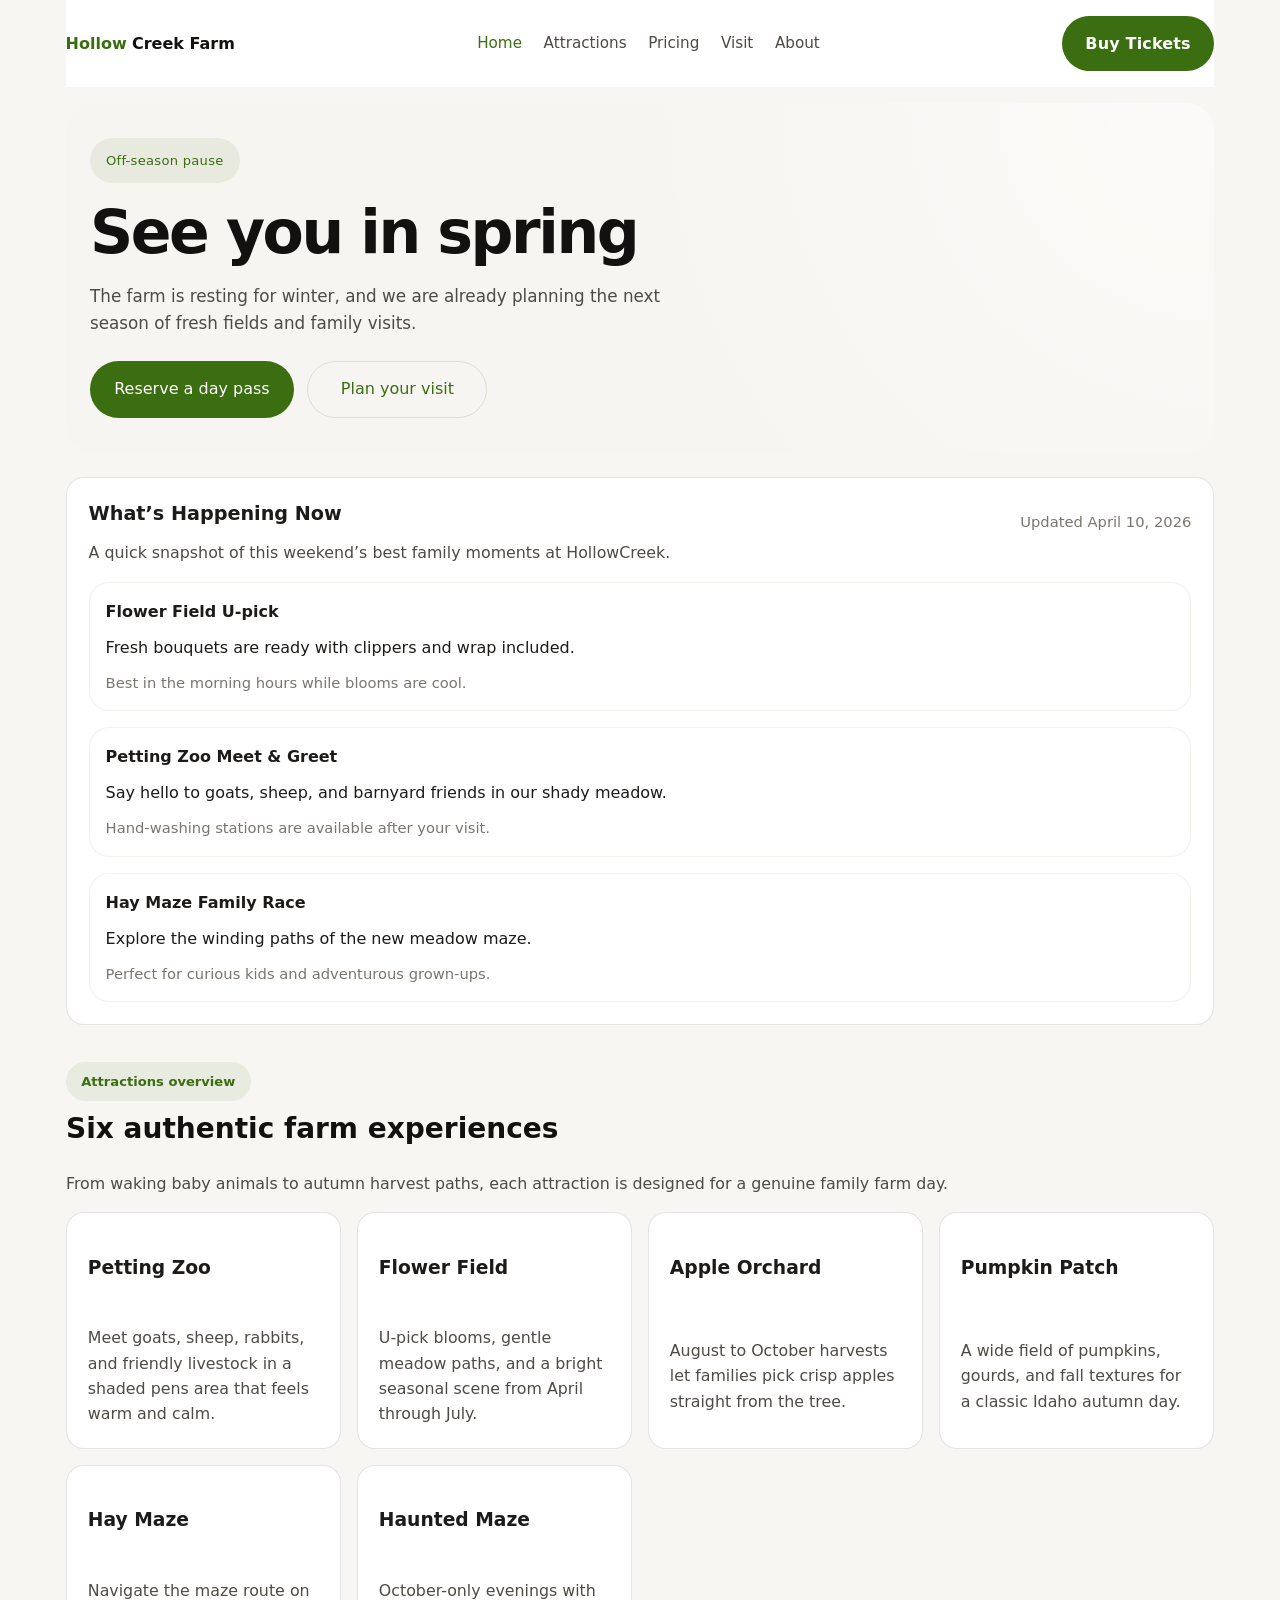
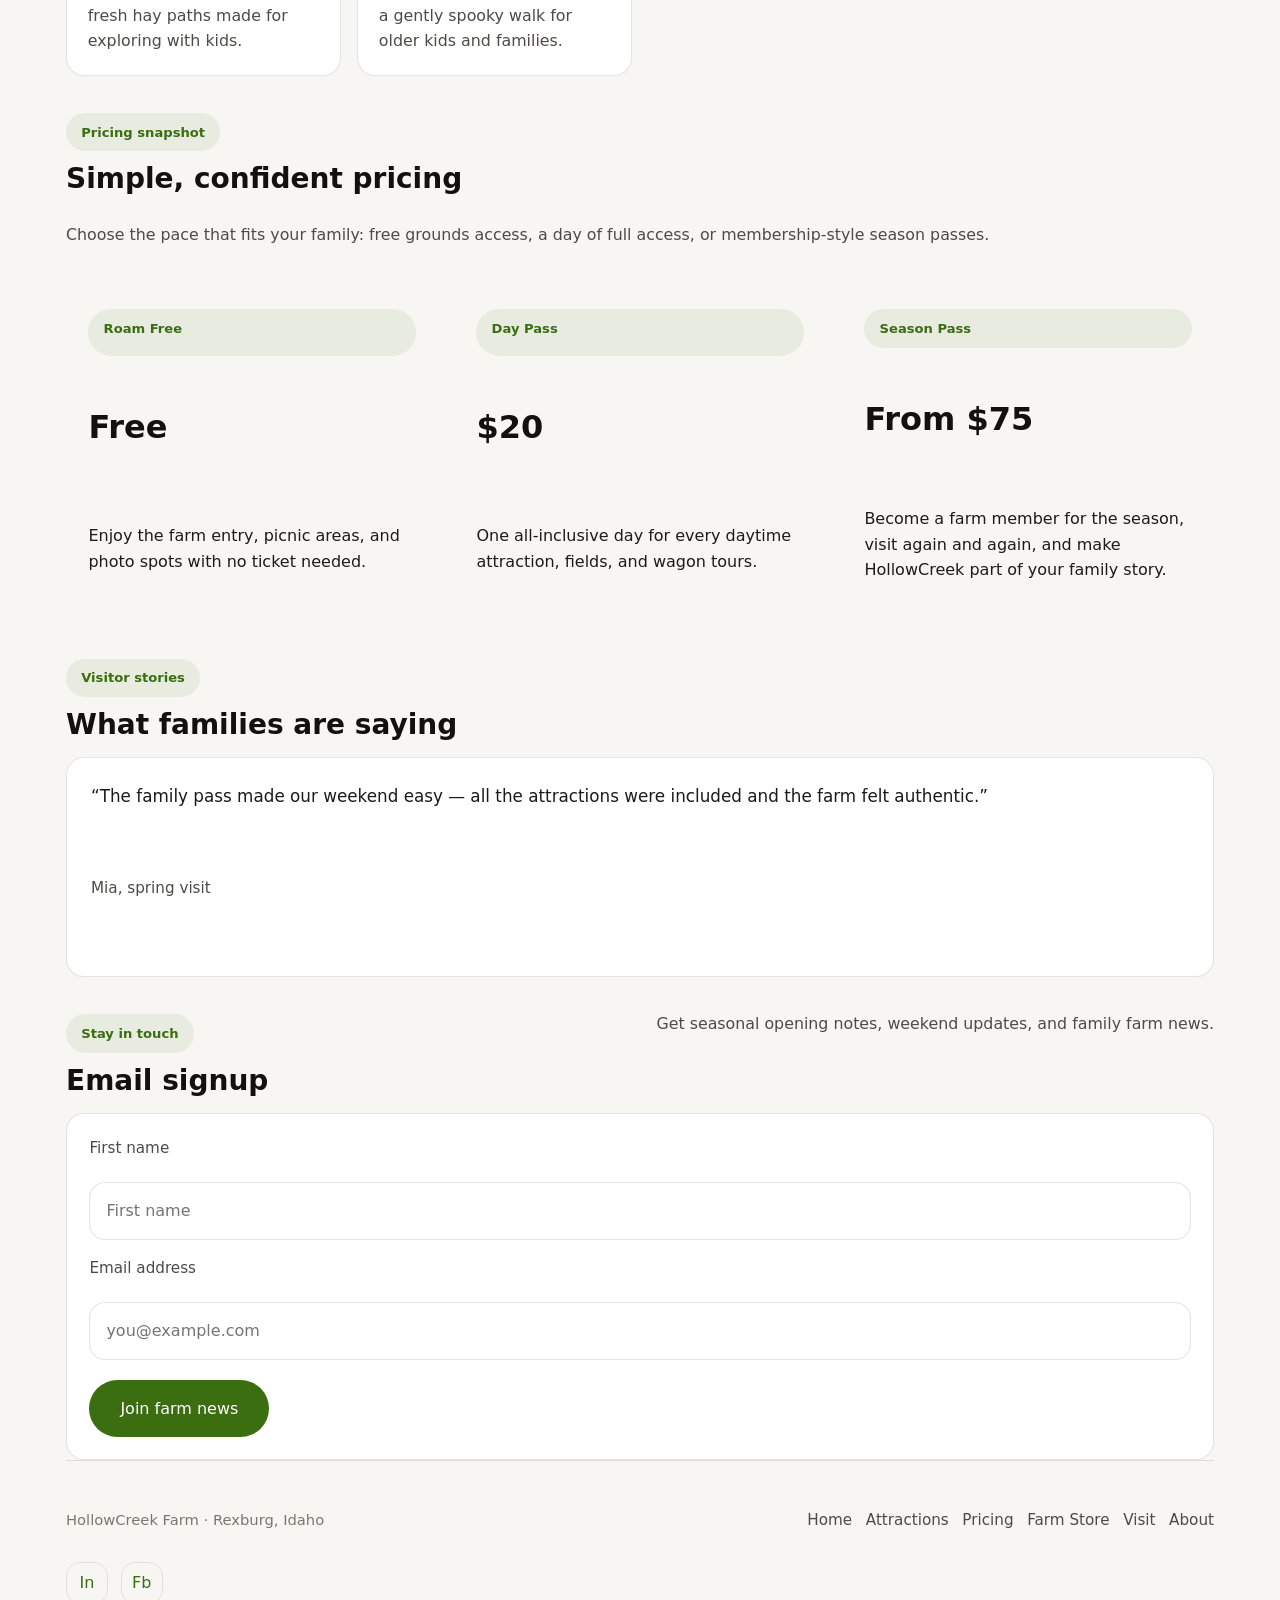
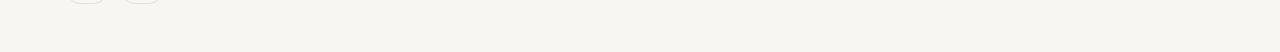
==== commit 0630447e: "Selling Homestead Food addition" ====
--- a/index.html
+++ b/index.html
@@ -169,6 +169,7 @@
           <a href="index.html">Home</a>
           <a href="attractions.html">Attractions</a>
           <a href="pricing.html">Pricing</a>
+          <a href="farm-store.html">Farm Store</a>
           <a href="visit.html">Visit</a>
           <a href="about.html">About</a>
         </div>
--- a/styles.css
+++ b/styles.css
@@ -311,8 +311,58 @@
   padding: 1.6rem;
 }
 
-.card {
+.card,
+.store-card {
   padding: 1.3rem;
+  background: var(--white);
+  border-radius: var(--radius);
+  border: var(--border);
+  display: grid;
+  gap: 0.85rem;
+}
+
+.store-grid {
+  display: grid;
+  gap: 1rem;
+  grid-template-columns: repeat(auto-fit, minmax(240px, 1fr));
+}
+
+.store-card .price-list {
+  margin: 0.9rem 0 0;
+  padding-left: 1.1rem;
+  color: var(--gray-700);
+}
+
+.store-card .availability-note {
+  color: var(--gray-700);
+  font-size: 0.95rem;
+}
+
+.note-box {
+  padding: 1rem 1.1rem;
+  border-radius: var(--radius-sm);
+  background: rgba(245, 236, 217, 0.75);
+  border: 1px solid rgba(150, 102, 30, 0.16);
+  color: #5B3F18;
+}
+
+.order-options {
+  display: grid;
+  gap: 0.85rem;
+  margin-top: 1rem;
+}
+
+.order-options label {
+  display: inline-flex;
+  align-items: center;
+  gap: 0.75rem;
+  color: var(--gray-700);
+  font-size: 0.95rem;
+}
+
+.order-options input {
+  width: 1rem;
+  height: 1rem;
 }
 
 .card strong,
@@ -334,7 +384,8 @@
 }
 
 .detail-grid,
-.visit-grid {
+.visit-grid,
+.store-grid {
   grid-template-columns: repeat(auto-fit, minmax(220px, 1fr));
 }
 
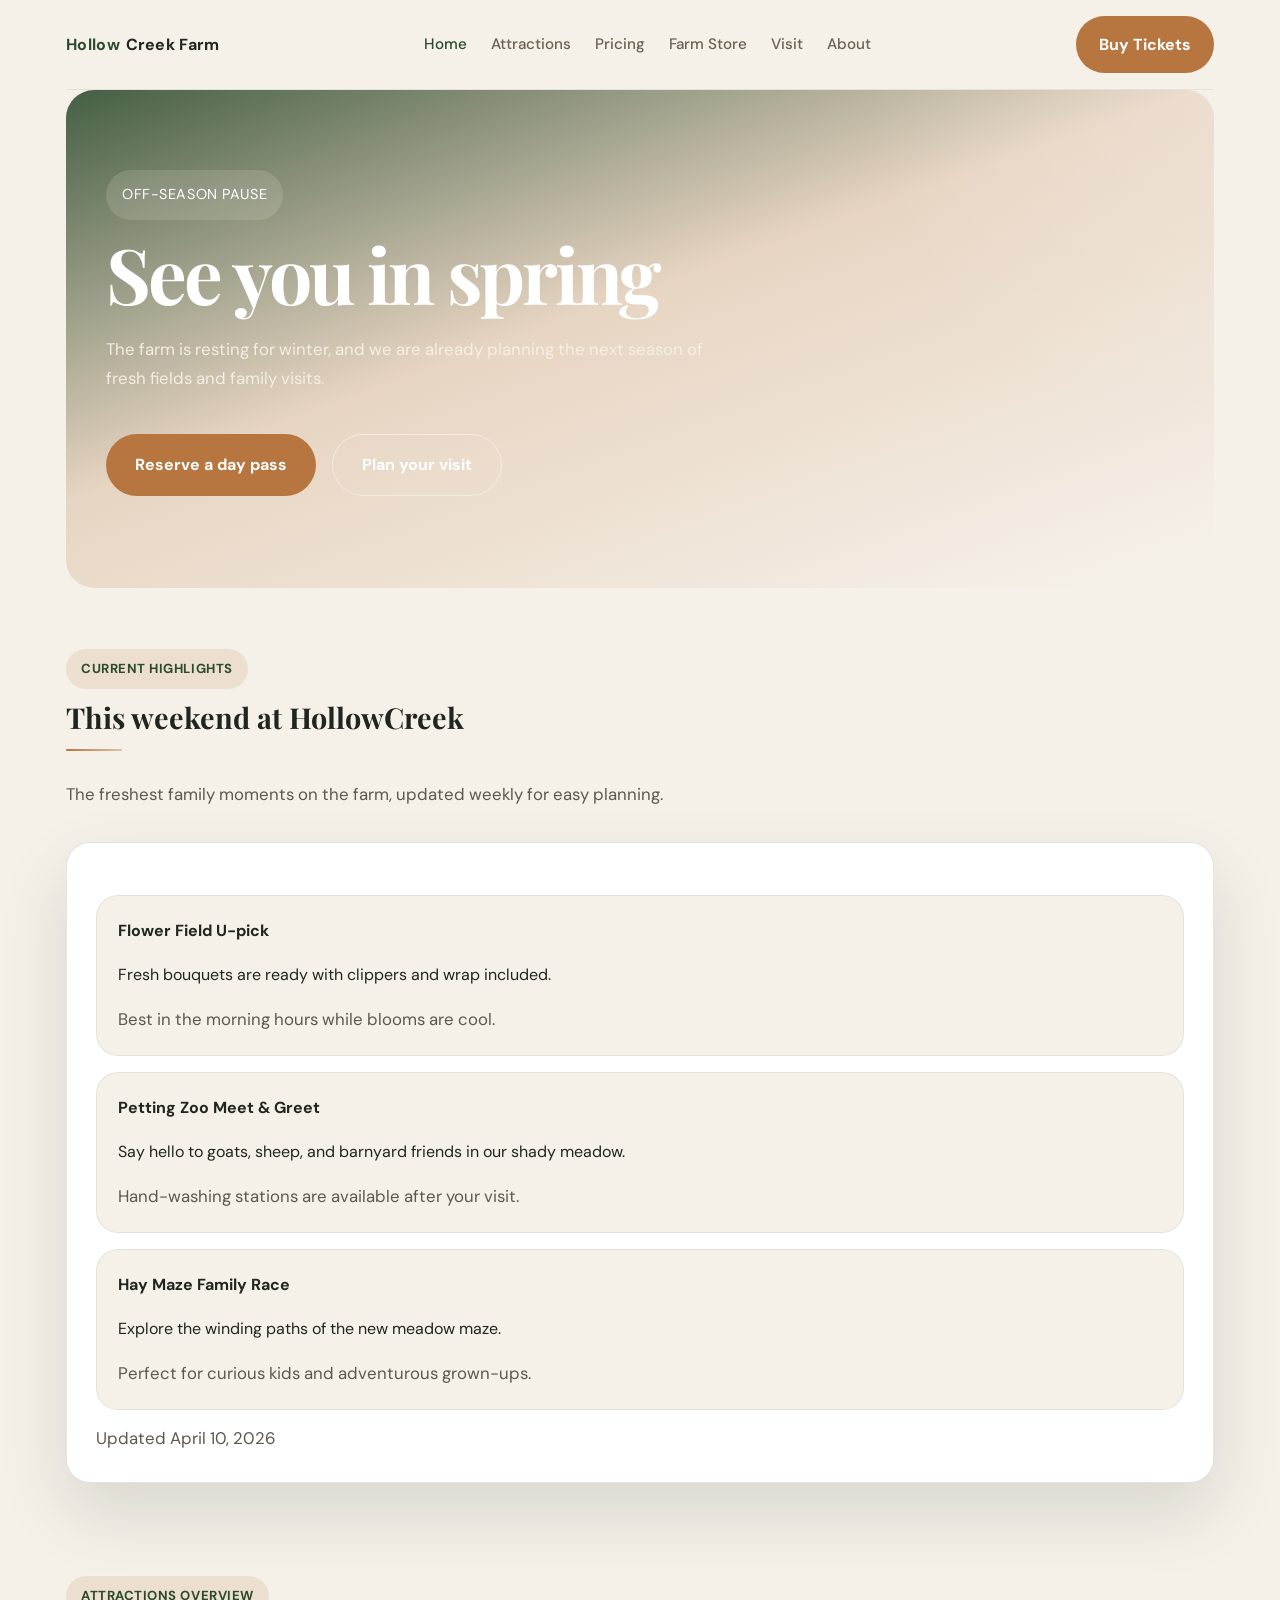
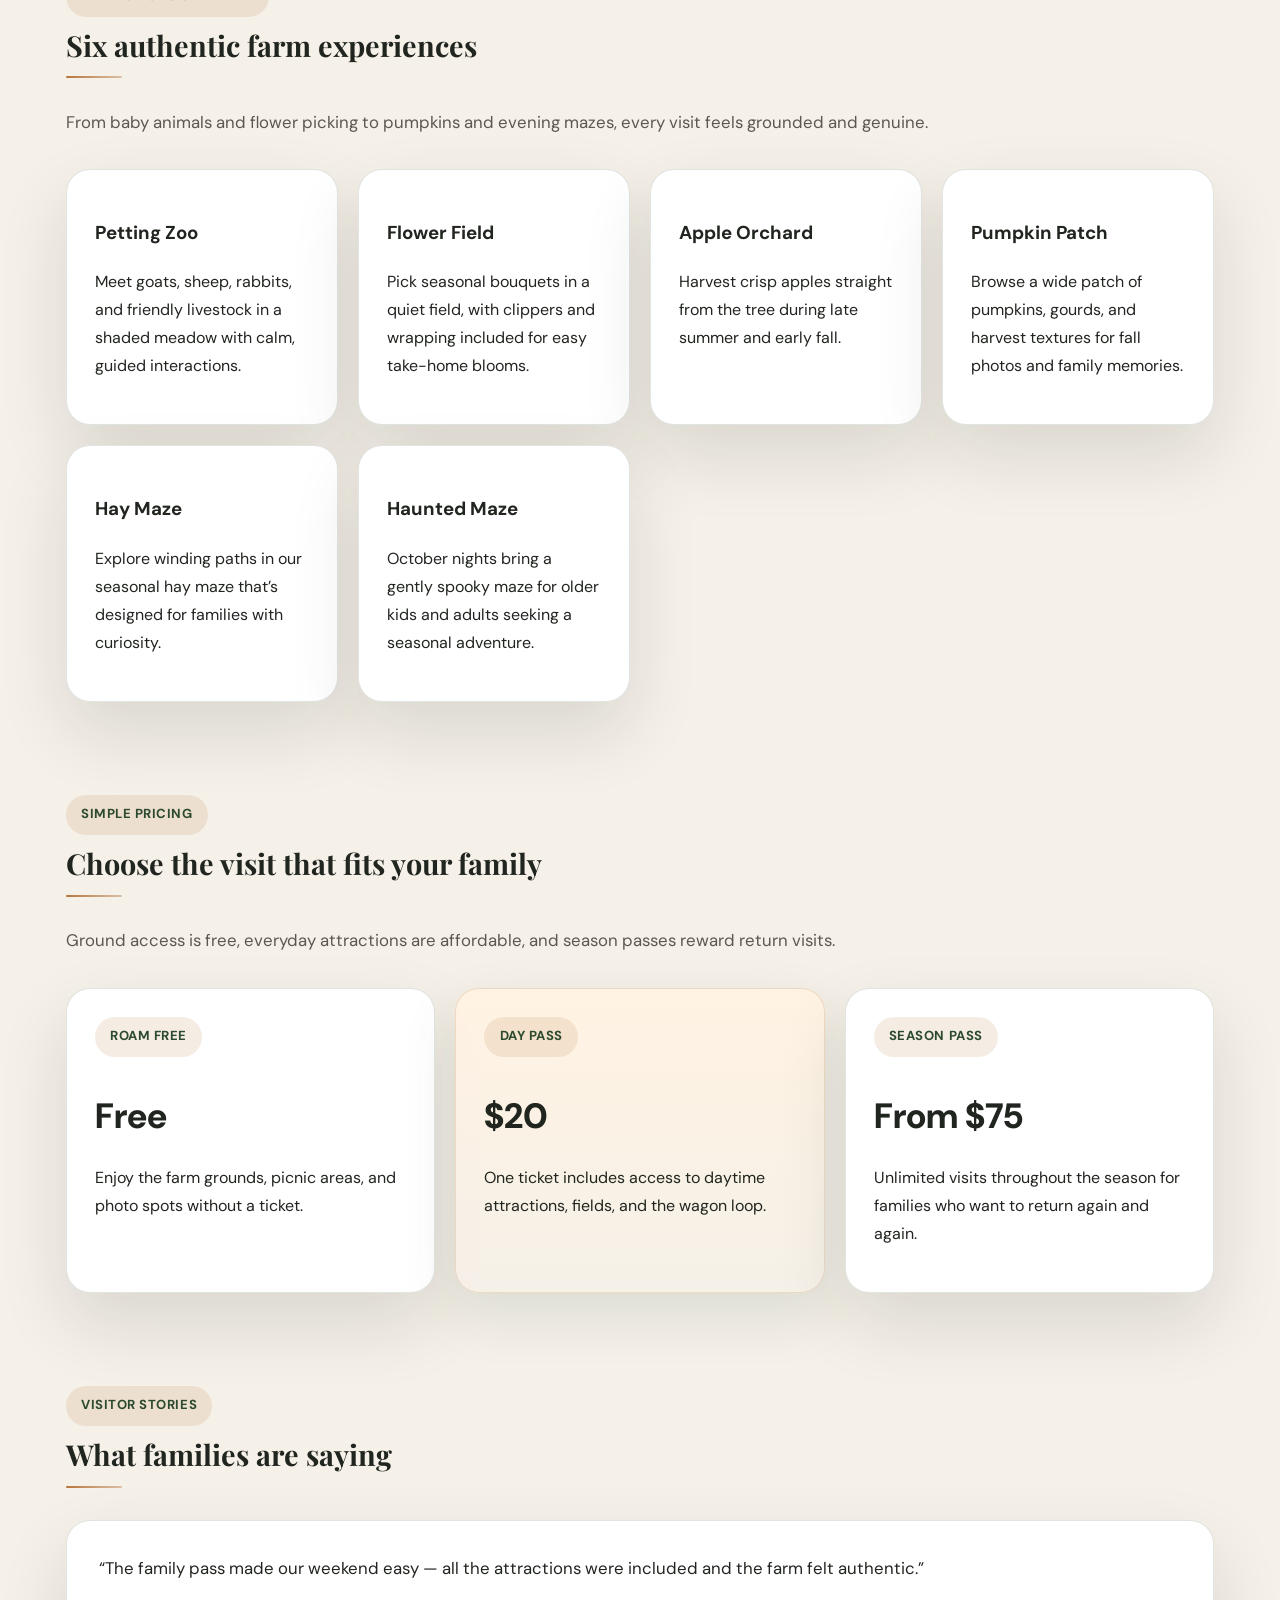
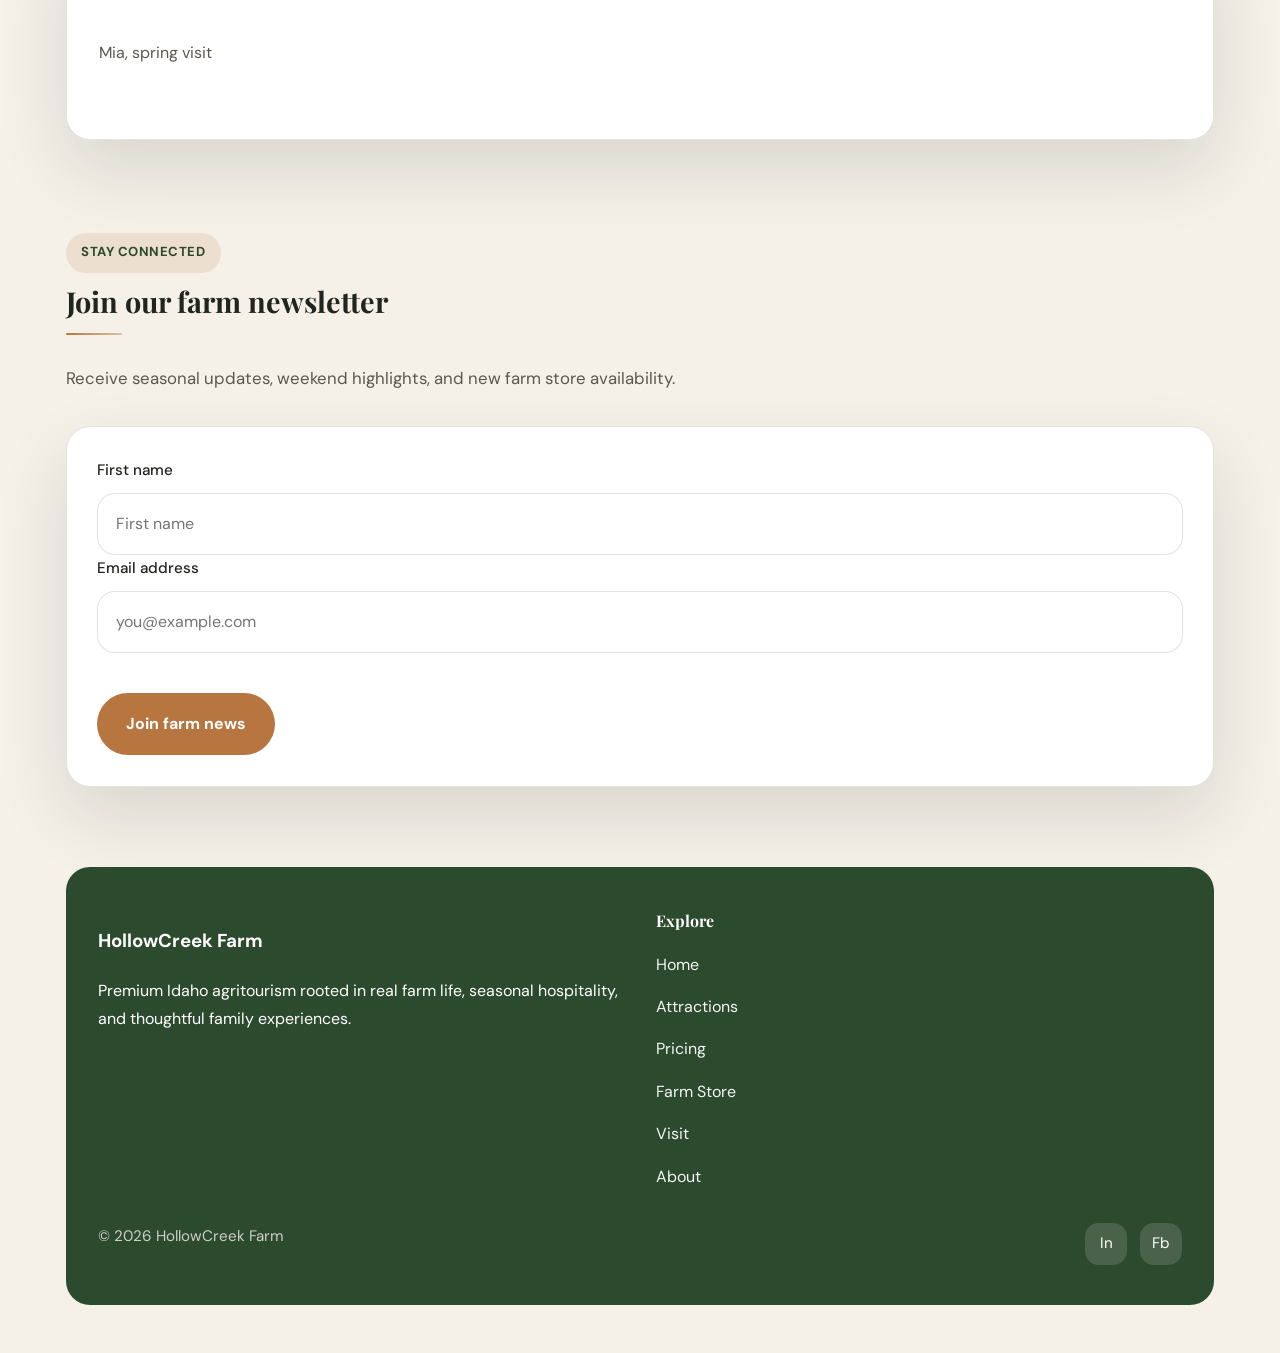
==== commit 78c2e8fa: "Revamp for desugn" ====
--- a/index.html
+++ b/index.html
@@ -10,20 +10,20 @@
   <div class="page-shell">
     <header class="site-nav">
       <a class="brand" href="index.html"><span>Hollow</span>Creek Farm</a>
-      <button class="nav-toggle" aria-expanded="false" aria-label="Open navigation">
-        <span class="bar"></span>
-      </button>
+      <button class="nav-toggle" aria-expanded="false" aria-label="Open navigation"><span class="bar"></span></button>
       <nav class="nav-panel">
         <a href="index.html" class="active">Home</a>
         <a href="attractions.html">Attractions</a>
         <a href="pricing.html">Pricing</a>
-        <a href="visit.html">Plan Your Visit</a>
-        <a href="about.html">About Us</a>
+        <a href="farm-store.html">Farm Store</a>
+        <a href="visit.html">Visit</a>
+        <a href="about.html">About</a>
       </nav>
       <div class="nav-links">
         <a href="index.html" class="active">Home</a>
         <a href="attractions.html">Attractions</a>
         <a href="pricing.html">Pricing</a>
+        <a href="farm-store.html">Farm Store</a>
         <a href="visit.html">Visit</a>
         <a href="about.html">About</a>
       </div>
@@ -33,150 +33,158 @@
     <section class="hero">
       <div class="hero-content">
         <span class="hero-badge" id="hero-badge">Seasonal opening</span>
-        <h1 class="hero-title" id="hero-title">Welcome to HollowCreek Farm</h1>
-        <p class="hero-copy" id="hero-copy">A seasonal family experience rooted in real farm life and wildflower fields outside Rexburg.</p>
-        <div class="hero-actions cta-btns">
-          <a class="button" href="pricing.html">Reserve a day pass</a>
+        <h1 class="hero-title fade-up" id="hero-title">HollowCreek Farm is open for family farm days</h1>
+        <p class="hero-copy fade-up delay-1" id="hero-copy">Experience Idaho farm life with pasture animals, harvesting fields, and thoughtful seasonal weekends in Rexburg.</p>
+        <div class="hero-actions fade-up delay-2">
+          <a class="button primary" href="pricing.html">Reserve a day pass</a>
           <a class="button secondary" href="visit.html">Plan your visit</a>
         </div>
       </div>
     </section>
 
     <section class="section">
-      <div class="full-width highlight-card">
-        <div style="display:flex;justify-content:space-between;align-items:flex-start;gap:1rem;flex-wrap:wrap;">
-          <div>
-            <h2>What&rsquo;s Happening Now</h2>
-            <p class="section-copy">A quick snapshot of this weekend&rsquo;s best family moments at HollowCreek.</p>
-          </div>
-          <p class="small-note" id="highlight-updated">Updated this week</p>
+      <div class="section-intro">
+        <div>
+          <p class="section-flag">Current highlights</p>
+          <h2 class="section-title">This weekend at HollowCreek</h2>
         </div>
+        <p class="section-copy">The freshest family moments on the farm, updated weekly for easy planning.</p>
+      </div>
+      <div class="highlight-card">
         <div class="highlight-list" id="highlight-list">
           <div class="highlight-item">
-            <strong>Loading this weekend&rsquo;s highlights...</strong>
+            <strong>Loading this weekend’s highlights…</strong>
           </div>
         </div>
+        <p class="small-note" id="highlight-updated">Updated this week</p>
       </div>
     </section>
 
     <section class="section">
-      <div style="display:flex;justify-content:space-between;align-items:center;gap:1rem;flex-wrap:wrap;">
+      <div class="section-intro">
         <div>
           <p class="section-flag">Attractions overview</p>
           <h2 class="section-title">Six authentic farm experiences</h2>
         </div>
-        <p class="small-copy">From waking baby animals to autumn harvest paths, each attraction is designed for a genuine family farm day.</p>
+        <p class="section-copy">From baby animals and flower picking to pumpkins and evening mazes, every visit feels grounded and genuine.</p>
       </div>
-      <div class="card-grid" style="margin-top:1rem;">
-        <div class="card">
+      <div class="card-grid">
+        <article class="card">
           <h3>Petting Zoo</h3>
-          <p class="section-copy">Meet goats, sheep, rabbits, and friendly livestock in a shaded pens area that feels warm and calm.</p>
-        </div>
-        <div class="card">
+          <p>Meet goats, sheep, rabbits, and friendly livestock in a shaded meadow with calm, guided interactions.</p>
+        </article>
+        <article class="card">
           <h3>Flower Field</h3>
-          <p class="section-copy">U-pick blooms, gentle meadow paths, and a bright seasonal scene from April through July.</p>
-        </div>
-        <div class="card">
+          <p>Pick seasonal bouquets in a quiet field, with clippers and wrapping included for easy take-home blooms.</p>
+        </article>
+        <article class="card">
           <h3>Apple Orchard</h3>
-          <p class="section-copy">August to October harvests let families pick crisp apples straight from the tree.</p>
-        </div>
-        <div class="card">
+          <p>Harvest crisp apples straight from the tree during late summer and early fall.</p>
+        </article>
+        <article class="card">
           <h3>Pumpkin Patch</h3>
-          <p class="section-copy">A wide field of pumpkins, gourds, and fall textures for a classic Idaho autumn day.</p>
-        </div>
-        <div class="card">
+          <p>Browse a wide patch of pumpkins, gourds, and harvest textures for fall photos and family memories.</p>
+        </article>
+        <article class="card">
           <h3>Hay Maze</h3>
-          <p class="section-copy">Navigate the maze route on fresh hay paths made for exploring with kids.</p>
-        </div>
-        <div class="card">
+          <p>Explore winding paths in our seasonal hay maze that’s designed for families with curiosity.</p>
+        </article>
+        <article class="card">
           <h3>Haunted Maze</h3>
-          <p class="section-copy">October-only evenings with a gently spooky walk for older kids and families.</p>
-        </div>
+          <p>October nights bring a gently spooky maze for older kids and adults seeking a seasonal adventure.</p>
+        </article>
       </div>
     </section>
 
     <section class="section">
-      <div style="display:flex;justify-content:space-between;align-items:flex-start;gap:1rem;flex-wrap:wrap;">
+      <div class="section-intro">
         <div>
-          <p class="section-flag">Pricing snapshot</p>
-          <h2 class="section-title">Simple, confident pricing</h2>
+          <p class="section-flag">Simple pricing</p>
+          <h2 class="section-title">Choose the visit that fits your family</h2>
         </div>
-        <p class="small-copy">Choose the pace that fits your family: free grounds access, a day of full access, or membership-style season passes.</p>
+        <p class="section-copy">Ground access is free, everyday attractions are affordable, and season passes reward return visits.</p>
       </div>
       <div class="pricing-grid">
-        <div class="pricing-card">
+        <article class="pricing-card">
           <span class="section-flag">Roam Free</span>
           <p class="price">Free</p>
-          <p>Enjoy the farm entry, picnic areas, and photo spots with no ticket needed.</p>
-        </div>
-        <div class="pricing-card">
+          <p>Enjoy the farm grounds, picnic areas, and photo spots without a ticket.</p>
+        </article>
+        <article class="pricing-card recommended">
           <span class="section-flag">Day Pass</span>
           <p class="price">$20</p>
-          <p>One all-inclusive day for every daytime attraction, fields, and wagon tours.</p>
-        </div>
-        <div class="pricing-card">
+          <p>One ticket includes access to daytime attractions, fields, and the wagon loop.</p>
+        </article>
+        <article class="pricing-card">
           <span class="section-flag">Season Pass</span>
           <p class="price">From $75</p>
-          <p>Become a farm member for the season, visit again and again, and make HollowCreek part of your family story.</p>
-        </div>
+          <p>Unlimited visits throughout the season for families who want to return again and again.</p>
+        </article>
       </div>
     </section>
 
     <section class="section">
-      <div style="display:flex;justify-content:space-between;align-items:flex-start;gap:1rem;flex-wrap:wrap;">
+      <div class="section-intro">
         <div>
           <p class="section-flag">Visitor stories</p>
           <h2 class="section-title">What families are saying</h2>
         </div>
       </div>
-      <div class="testimonial-card" style="margin-top:1rem;">
+      <article class="testimonial-card">
         <blockquote id="testimonial-quote">Loading visitor stories...</blockquote>
         <div class="testimonial-author" id="testimonial-author"></div>
-      </div>
+      </article>
     </section>
 
     <section class="section">
-      <div style="display:flex;justify-content:space-between;align-items:flex-start;gap:1rem;flex-wrap:wrap;">
+      <div class="section-intro">
         <div>
-          <p class="section-flag">Stay in touch</p>
-          <h2 class="section-title">Email signup</h2>
+          <p class="section-flag">Stay connected</p>
+          <h2 class="section-title">Join our farm newsletter</h2>
         </div>
-        <p class="small-copy">Get seasonal opening notes, weekend updates, and family farm news.</p>
+        <p class="section-copy">Receive seasonal updates, weekend highlights, and new farm store availability.</p>
       </div>
-      <div class="form-card" style="margin-top:1rem;">
+      <article class="form-card">
         <form>
           <div class="form-row">
             <label for="first-name">First name</label>
             <input id="first-name" name="first-name" type="text" placeholder="First name">
           </div>
-          <div class="form-row" style="margin-top:1rem;">
+          <div class="form-row">
             <label for="email">Email address</label>
             <input id="email" name="email" type="email" placeholder="you@example.com">
           </div>
-          <div class="cta-btns" style="margin-top:1.25rem;">
-            <button class="form-submit" type="submit">Join farm news</button>
+          <div class="hero-actions">
+            <button class="button primary form-submit" type="submit">Join farm news</button>
           </div>
         </form>
-      </div>
+      </article>
     </section>
 
     <footer class="footer">
-      <div style="display:flex;justify-content:space-between;align-items:center;gap:1rem;flex-wrap:wrap;">
+      <div class="footer-grid">
         <div>
-          <p class="small-note">HollowCreek Farm · Rexburg, Idaho</p>
+          <h3>HollowCreek Farm</h3>
+          <p>Premium Idaho agritourism rooted in real farm life, seasonal hospitality, and thoughtful family experiences.</p>
         </div>
-        <div class="footer-links">
-          <a href="index.html">Home</a>
-          <a href="attractions.html">Attractions</a>
-          <a href="pricing.html">Pricing</a>
-          <a href="farm-store.html">Farm Store</a>
-          <a href="visit.html">Visit</a>
-          <a href="about.html">About</a>
+        <div class="footer-column">
+          <h3>Explore</h3>
+          <div class="footer-links">
+            <a href="index.html">Home</a>
+            <a href="attractions.html">Attractions</a>
+            <a href="pricing.html">Pricing</a>
+            <a href="farm-store.html">Farm Store</a>
+            <a href="visit.html">Visit</a>
+            <a href="about.html">About</a>
+          </div>
         </div>
       </div>
-      <div class="social-row">
-        <a class="social-link" href="#">In</a>
-        <a class="social-link" href="#">Fb</a>
+      <div class="footer-legal">
+        <span>© 2026 HollowCreek Farm</span>
+        <div class="social-row">
+          <a class="social-link" href="#">In</a>
+          <a class="social-link" href="#">Fb</a>
+        </div>
       </div>
     </footer>
   </div>
--- a/styles.css
+++ b/styles.css
@@ -1,20 +1,27 @@
-﻿/* Hollow Creek Farm — shared stylesheet */
+﻿@import url('https://fonts.googleapis.com/css2?family=DM+Sans:wght@400;500;700&family=Playfair+Display:wght@600;700;800&display=swap');
+
 :root {
-  --green-900: #173404;
-  --green-700: #3B6D11;
-  --green-300: #97C459;
-  --green-100: #EAF3DE;
-  --green-50:  #E1F5EE;
-  --gray-975: #12110F;
-  --gray-900: #1D1B19;
-  --gray-700: #4E4A45;
-  --gray-500: #7A766F;
-  --gray-200: #E7E5E1;
-  --white: #ffffff;
-  --border: 1px solid rgba(27, 38, 25, 0.12);
-  --radius: 18px;
-  --radius-sm: 12px;
-  --shadow: 0 26px 60px rgba(24, 36, 17, 0.08);
+  --font-display: 'Playfair Display', Georgia, serif;
+  --font-body: 'DM Sans', Arial, sans-serif;
+  --color-bg: #F5F0E8;
+  --color-surface: #FFFFFF;
+  --color-primary: #2C4A2E;
+  --color-accent: #B7763F;
+  --color-muted: #6B6052;
+  --color-border: rgba(44, 74, 46, 0.14);
+  --color-text: #21251F;
+  --color-text-soft: #5C574F;
+  --color-inverse: #F5F0E8;
+  --radius: 24px;
+  --radius-sm: 14px;
+  --shadow: 0 30px 70px rgba(27, 34, 24, 0.12);
+  --transition: 240ms ease;
+  --max-width: 1180px;
+  --text-base: 1rem;
+  --text-lg: 1.05rem;
+  --text-xl: 1.15rem;
+  --text-2xl: 1.4rem;
+  --text-3xl: 2rem;
 }
 
 * {
@@ -27,11 +34,12 @@
 
 body {
   margin: 0;
-  font-family: Inter, system-ui, -apple-system, BlinkMacSystemFont, "Segoe UI", sans-serif;
-  color: var(--gray-900);
-  background: #fbfbf9;
   min-height: 100vh;
-  line-height: 1.6;
+  font-family: var(--font-body);
+  color: var(--color-text);
+  background: var(--color-bg);
+  font-size: var(--text-base);
+  line-height: 1.75;
 }
 
 img {
@@ -46,7 +54,8 @@
 
 button,
 input,
-textarea {
+textarea,
+select {
   font: inherit;
 }
 
@@ -55,47 +64,13 @@
   cursor: pointer;
 }
 
-.sr-only {
-  position: absolute;
-  width: 1px;
-  height: 1px;
-  padding: 0;
-  overflow: hidden;
-  clip: rect(0, 0, 0, 0);
-  white-space: nowrap;
-  border: 0;
-}
-
-body[data-season="spring"] {
-  --season-bg: #F2FAEE;
-  --season-hero: rgba(234, 243, 222, 0.9);
-  --season-strong: #3B6D11;
-}
-
-body[data-season="summer"] {
-  --season-bg: #EFF7F3;
-  --season-hero: rgba(225, 245, 238, 0.95);
-  --season-strong: #3B6D11;
-}
-
-body[data-season="fall"] {
-  --season-bg: #F8F2E9;
-  --season-hero: rgba(245, 236, 217, 0.9);
-  --season-strong: #3B6D11;
-}
-
-body[data-season="offseason"] {
-  --season-bg: #F7F6F2;
-  --season-hero: rgba(247, 246, 242, 0.95);
-  --season-strong: #3B6D11;
-}
-
-body {
-  background: var(--season-bg);
+:focus-visible {
+  outline: 3px solid var(--color-accent);
+  outline-offset: 3px;
 }
 
 .page-shell {
-  width: min(100%, 1180px);
+  width: min(100%, var(--max-width));
   margin: 0 auto;
   padding: 0 1rem 3rem;
 }
@@ -109,51 +84,58 @@
   justify-content: space-between;
   gap: 1rem;
   padding: 1rem 0;
-  background: rgba(255, 255, 255, 0.95);
-  backdrop-filter: blur(12px);
+  background: rgba(245, 240, 232, 0.92);
+  backdrop-filter: blur(14px);
+  border-bottom: 1px solid rgba(44, 74, 46, 0.08);
 }
 
 .brand {
   display: inline-flex;
   align-items: center;
-  gap: 0.3rem;
+  gap: 0.35rem;
   font-size: 1rem;
   font-weight: 700;
-  color: var(--gray-975);
+  letter-spacing: 0.02em;
+  color: var(--color-text);
 }
 
 .brand span {
-  color: var(--green-700);
+  color: var(--color-primary);
 }
 
 .nav-links {
   display: none;
   align-items: center;
-  gap: 1.35rem;
+  gap: 1.5rem;
 }
 
 .nav-links a {
-  color: var(--gray-700);
+  color: var(--color-muted);
   font-size: 0.95rem;
   font-weight: 500;
+  transition: color var(--transition);
 }
 
 .nav-links a.active,
 .nav-links a:hover {
-  color: var(--green-700);
+  color: var(--color-primary);
 }
 
 .nav-cta {
   display: inline-flex;
   align-items: center;
   justify-content: center;
-  padding: 0.95rem 1.35rem;
-  background: var(--green-700);
-  color: var(--white);
+  padding: 0.92rem 1.45rem;
   border-radius: 999px;
-  font-weight: 600;
-  letter-spacing: 0.01em;
-  white-space: nowrap;
+  background: var(--color-accent);
+  color: var(--color-surface);
+  font-weight: 700;
+  transition: transform var(--transition), background-color var(--transition);
+}
+
+.nav-cta:hover {
+  transform: translateY(-1px);
+  background: #9d5f30;
 }
 
 .nav-toggle {
@@ -162,8 +144,8 @@
   display: inline-flex;
   align-items: center;
   justify-content: center;
-  background: rgba(27, 38, 25, 0.06);
   border-radius: 14px;
+  background: rgba(44, 74, 46, 0.1);
 }
 
 .nav-toggle .bar,
@@ -172,53 +154,54 @@
   display: block;
   width: 20px;
   height: 2px;
-  background: var(--gray-900);
   border-radius: 1px;
-}
-
-.nav-toggle .bar::before,
+  background: var(--color-text);
+  position: absolute;
+}
+
+.nav-toggle .bar::before {
+  content: "";
+  top: -6px;
+}
+
 .nav-toggle .bar::after {
   content: "";
-  position: relative;
-}
-
-.nav-toggle .bar::before {
-  top: -6px;
-}
-
-.nav-toggle .bar::after {
-  top: 4px;
+  top: 6px;
 }
 
 .nav-panel {
   display: none;
   flex-direction: column;
   gap: 1rem;
-  margin-top: 1rem;
-  padding-bottom: 1rem;
-  border-bottom: var(--border);
+  padding: 1rem 0;
+  border-bottom: 1px solid var(--color-border);
 }
 
 .nav-panel a {
-  padding: 0.75rem 0;
-  border-bottom: var(--border);
-  color: var(--gray-900);
+  color: var(--color-text);
+  padding: 0.8rem 0;
+  border-bottom: 1px solid rgba(44, 74, 46, 0.08);
+}
+
+.nav-panel a.active,
+.nav-panel a:hover {
+  color: var(--color-primary);
 }
 
 .hero {
   position: relative;
   overflow: hidden;
-  background: var(--season-hero);
   border-radius: 28px;
-  padding: 2.2rem 1.5rem;
-  margin: 1rem 0 1.5rem;
-}
-
-.hero::after {
+  padding: 4rem 1.5rem 4.5rem;
+  background: linear-gradient(160deg, rgba(44, 74, 46, 0.88), rgba(183, 118, 63, 0.22) 45%, rgba(245, 240, 232, 0.95) 95%);
+  color: var(--color-surface);
+}
+
+.hero::before {
   content: "";
   position: absolute;
   inset: 0;
-  background: radial-gradient(circle at top right, rgba(255, 255, 255, 0.55), transparent 50%);
+  background: radial-gradient(circle at top right, rgba(255, 255, 255, 0.18), transparent 28%);
   pointer-events: none;
 }
 
@@ -230,116 +213,252 @@
 .hero-badge {
   display: inline-flex;
   align-items: center;
-  gap: 0.55rem;
+  gap: 0.45rem;
   padding: 0.75rem 1rem;
   border-radius: 999px;
-  background: rgba(59, 109, 17, 0.08);
-  color: var(--green-700);
-  font-size: 0.82rem;
-  letter-spacing: 0.02em;
-  margin-bottom: 1.2rem;
+  background: rgba(245, 240, 232, 0.14);
+  color: var(--color-surface);
+  font-size: 0.9rem;
+  letter-spacing: 0.04em;
+  text-transform: uppercase;
 }
 
 .hero-title {
-  margin: 0;
-  font-size: clamp(2.5rem, 5vw, 3.75rem);
-  line-height: 1.02;
+  margin: 1rem 0 0;
+  font-family: var(--font-display);
+  font-size: clamp(3rem, 6vw, 5rem);
+  line-height: 0.98;
   letter-spacing: -0.04em;
-  color: var(--gray-975);
+  max-width: 12ch;
 }
 
 .hero-copy {
-  margin: 1.2rem 0 0;
-  max-width: 580px;
-  font-size: 1.05rem;
-  color: var(--gray-700);
-}
-
-.hero-grid {
-  display: grid;
-  gap: 1.25rem;
-  margin-top: 1.75rem;
+  margin: 1.5rem 0 0;
+  max-width: 640px;
+  font-size: var(--text-lg);
+  color: rgba(245, 240, 232, 0.95);
+}
+
+.hero-actions {
+  display: flex;
+  flex-wrap: wrap;
+  gap: 1rem;
+  margin-top: 2.5rem;
+}
+
+.button {
+  display: inline-flex;
+  align-items: center;
+  justify-content: center;
+  padding: 1rem 1.75rem;
+  min-width: 170px;
+  border-radius: 999px;
+  font-weight: 700;
+  transition: transform var(--transition), background-color var(--transition), color var(--transition), border-color var(--transition);
+}
+
+.button.primary {
+  background: var(--color-accent);
+  color: var(--color-surface);
+  border: 1px solid transparent;
+}
+
+.button.secondary {
+  background: transparent;
+  color: var(--color-surface);
+  border: 1px solid rgba(245, 240, 232, 0.8);
+}
+
+.button:hover {
+  transform: translateY(-2px);
+}
+
+.button.secondary:hover {
+  background: rgba(245, 240, 232, 0.14);
+}
+
+.fade-up {
+  opacity: 0;
+  transform: translateY(20px);
+  animation: fadeUp 0.85s ease forwards;
+}
+
+.delay-1 {
+  animation-delay: 0.12s;
+}
+
+.delay-2 {
+  animation-delay: 0.22s;
+}
+
+@keyframes fadeUp {
+  to {
+    opacity: 1;
+    transform: translateY(0);
+  }
 }
 
 .section {
-  margin-top: 2rem;
+  padding-top: 3rem;
+  padding-bottom: 2rem;
+}
+
+.section-intro {
+  display: grid;
+  gap: 1rem;
+  margin-bottom: 2rem;
 }
 
 .section-title {
   margin: 0;
-  font-size: 1.75rem;
-  line-height: 1.1;
-  color: var(--gray-975);
+  font-family: var(--font-display);
+  font-size: clamp(1.8rem, 2.2vw, 2.6rem);
+  line-height: 1.05;
+  color: var(--color-text);
+  position: relative;
+}
+
+.section-title::after {
+  content: "";
+  display: block;
+  width: 3.5rem;
+  height: 2px;
+  margin-top: 1rem;
+  border-radius: 999px;
+  background: linear-gradient(90deg, var(--color-accent), rgba(183, 118, 63, 0.4));
 }
 
 .section-copy,
 .small-copy,
-.section-note {
-  margin: 0.75rem 0 0;
-  color: var(--gray-700);
-  font-size: 0.99rem;
-}
-
+.small-note {
+  margin: 0.85rem 0 0;
+  color: var(--color-text-soft);
+  font-size: var(--text-lg);
+}
+
+.section-flag {
+  display: inline-flex;
+  align-items: center;
+  padding: 0.55rem 0.95rem;
+  border-radius: 999px;
+  background: rgba(183, 118, 63, 0.14);
+  color: var(--color-primary);
+  font-size: 0.82rem;
+  font-weight: 700;
+  letter-spacing: 0.04em;
+  text-transform: uppercase;
+}
+
+.card-grid,
+.detail-grid,
+.store-grid,
 .lead-grid,
-.card-grid,
-.feature-grid,
-.visit-grid,
 .pricing-grid,
 .faq-grid,
-.team-grid,
-.detail-grid {
-  display: grid;
-  gap: 1rem;
-}
-
-.full-width,
+.team-grid {
+  display: grid;
+  gap: 1.25rem;
+}
+
+.card-grid {
+  grid-template-columns: repeat(auto-fit, minmax(240px, 1fr));
+}
+
+.detail-grid,
+.store-grid,
+.lead-grid,
+.faq-grid,
+.team-grid {
+  grid-template-columns: repeat(auto-fit, minmax(220px, 1fr));
+}
+
+.pricing-grid {
+  grid-template-columns: repeat(auto-fit, minmax(220px, 1fr));
+}
+
 .card,
 .detail-card,
+.store-card,
 .plan-card,
-.photo-card,
+.pricing-card,
 .highlight-card,
 .testimonial-card,
-.faq-card,
 .form-card,
-.map-card {
+.map-card,
+.table-card {
   border-radius: var(--radius);
-  background: var(--white);
-  border: var(--border);
-}
-
-.full-width {
-  padding: 1.6rem;
-}
-
-.card,
-.store-card {
+  background: var(--color-surface);
+  border: 1px solid var(--color-border);
+  box-shadow: var(--shadow);
+  padding: 1.75rem;
+  transition: transform var(--transition), border-color var(--transition), box-shadow var(--transition);
+}
+
+.card:hover,
+.detail-card:hover,
+.store-card:hover,
+.pricing-card:hover,
+.plan-card:hover,
+.form-card:hover {
+  transform: translateY(-4px);
+}
+
+.pricing-card.recommended {
+  background: linear-gradient(180deg, rgba(255, 242, 226, 0.95), rgba(245, 240, 232, 0.95));
+  border-color: rgba(183, 118, 63, 0.2);
+  box-shadow: 0 22px 55px rgba(44, 74, 46, 0.12);
+}
+
+.price {
+  margin: 0.85rem 0 0;
+  font-size: 2.2rem;
+  font-weight: 800;
+  color: var(--color-text);
+}
+
+.pricing-card .section-flag {
+  margin-bottom: 0.95rem;
+}
+
+.highlight-card {
+  padding: 1.8rem;
+}
+
+.highlight-list {
+  display: grid;
+  gap: 1rem;
+  margin-top: 1.5rem;
+}
+
+.highlight-item {
   padding: 1.3rem;
-  background: var(--white);
-  border-radius: var(--radius);
-  border: var(--border);
-  display: grid;
-  gap: 0.85rem;
-}
-
-.store-grid {
-  display: grid;
-  gap: 1rem;
-  grid-template-columns: repeat(auto-fit, minmax(240px, 1fr));
-}
-
-.store-card .price-list {
+  border-radius: 22px;
+  background: var(--color-bg);
+  border: 1px solid rgba(44, 74, 46, 0.08);
+}
+
+.highlight-item strong {
+  display: block;
+  margin-bottom: 0.4rem;
+  font-weight: 700;
+  color: var(--color-text);
+}
+
+.store-card .price-list,
+.detail-card ul,
+.pricing-card ul {
   margin: 0.9rem 0 0;
   padding-left: 1.1rem;
-  color: var(--gray-700);
+  color: var(--color-text-soft);
 }
 
 .store-card .availability-note {
-  color: var(--gray-700);
+  color: var(--color-text-soft);
   font-size: 0.95rem;
 }
 
 .note-box {
-  padding: 1rem 1.1rem;
+  padding: 1.3rem 1.4rem;
   border-radius: var(--radius-sm);
   background: rgba(245, 236, 217, 0.75);
   border: 1px solid rgba(150, 102, 30, 0.16);
@@ -356,7 +475,7 @@
   display: inline-flex;
   align-items: center;
   gap: 0.75rem;
-  color: var(--gray-700);
+  color: var(--color-text-soft);
   font-size: 0.95rem;
 }
 
@@ -365,318 +484,179 @@
   height: 1rem;
 }
 
-.card strong,
-.detail-card strong,
-.plan-card strong {
-  color: var(--gray-975);
-}
-
-.card-grid {
-  grid-template-columns: repeat(auto-fit, minmax(220px, 1fr));
-}
-
-.feature-grid {
-  grid-template-columns: repeat(auto-fit, minmax(210px, 1fr));
-}
-
-.lead-grid {
-  grid-template-columns: repeat(auto-fit, minmax(240px, 1fr));
-}
-
-.detail-grid,
-.visit-grid,
-.store-grid {
-  grid-template-columns: repeat(auto-fit, minmax(220px, 1fr));
-}
-
-.hero-actions,
-.cta-btns,
-.stats-row,
-.footer-links,
-.form-row,
-.faq-controls {
+.price-table {
+  width: 100%;
+  border-collapse: collapse;
+  margin-top: 1.5rem;
+}
+
+.price-table th,
+.price-table td {
+  padding: 1rem 0.9rem;
+  border: 1px solid rgba(44, 74, 46, 0.08);
+  text-align: left;
+  vertical-align: top;
+  font-size: 0.95rem;
+}
+
+.price-table th {
+  background: rgba(231, 221, 202, 0.45);
+  font-weight: 700;
+  color: var(--color-text);
+}
+
+.form-card {
+  padding: 1.9rem;
+}
+
+.form-row {
+  display: grid;
+  gap: 0.6rem;
+}
+
+label {
+  font-size: 0.95rem;
+  color: var(--color-text);
+  font-weight: 500;
+}
+
+input,
+textarea,
+select {
+  width: 100%;
+  padding: 1rem 1.1rem;
+  border-radius: 18px;
+  border: 1px solid rgba(44, 74, 46, 0.14);
+  background: var(--color-surface);
+  color: var(--color-text);
+}
+
+textarea {
+  min-height: 140px;
+  resize: vertical;
+}
+
+.faq-item {
+  padding: 1.3rem;
+  border-radius: 22px;
+  border: 1px solid rgba(44, 74, 46, 0.08);
+  background: var(--color-surface);
+}
+
+.faq-question {
+  width: 100%;
   display: flex;
-  flex-wrap: wrap;
-  gap: 0.85rem;
-}
-
-.hero-actions,
-.cta-btns {
-  justify-content: flex-start;
-}
-
-.cta-btns {
-  margin-top: 1.5rem;
-}
-
-.cta-btns a {
-  display: inline-flex;
-}
-
-.button,
-.form-submit,
-.nav-cta {
-  display: inline-flex;
-  align-items: center;
-  justify-content: center;
-  padding: 0.92rem 1.45rem;
-  border-radius: 999px;
-  transition: transform 0.2s ease, background-color 0.2s ease, color 0.2s ease;
-}
-
-.button,
-.form-submit {
-  background: var(--green-700);
-  color: var(--white);
-  min-width: 180px;
-  border: 1px solid transparent;
-}
-
-.button.secondary,
-.form-secondary {
-  background: transparent;
-  color: var(--green-700);
-  border-color: rgba(59, 109, 17, 0.15);
-}
-
-.button:hover,
-.form-submit:hover,
-.button.secondary:hover,
-.form-secondary:hover,
-.nav-cta:hover {
-  transform: translateY(-1px);
-}
-
-.button.secondary:hover {
-  background: rgba(59, 109, 17, 0.08);
-}
-
-.section-flag {
-  display: inline-flex;
-  padding: 0.55rem 0.95rem;
-  border-radius: 999px;
-  color: var(--green-700);
-  background: rgba(59, 109, 17, 0.08);
-  font-size: 0.82rem;
-  font-weight: 600;
-}
-
-.highlight-card {
-  padding: 1.35rem;
-  display: grid;
+  justify-content: space-between;
+  align-items: center;
   gap: 1rem;
-}
-
-.highlight-card h2,
-.testimonial-card h3,
-.detail-card h3,
-.plan-card h3,
-.faq-card h3,
-.team-card h3 {
-  margin: 0;
-  font-size: 1.2rem;
-}
-
-.highlight-card p,
-.testimonial-card p,
-.detail-card p,
-.plan-card p,
-.faq-card p,
-.section-copy,
-.small-copy {
-  margin: 0.65rem 0 0;
-}
-
-.highlight-list {
+  padding: 0;
+  background: none;
+  cursor: pointer;
+  color: var(--color-text);
+  font-weight: 700;
+}
+
+.faq-answer {
+  display: none;
+  margin-top: 1rem;
+  color: var(--color-text-soft);
+}
+
+.faq-item.open .faq-answer {
+  display: block;
+}
+
+.photo-card,
+.map-card {
+  min-height: 260px;
+  display: grid;
+  place-items: center;
+  text-align: center;
+  color: var(--color-primary);
+  background: rgba(183, 118, 63, 0.1);
+  border: 1px dashed rgba(44, 74, 46, 0.18);
+}
+
+.testimonial-card {
+  min-height: 220px;
+  padding: 2rem;
   display: grid;
   gap: 1rem;
-}
-
-.highlight-item {
-  padding: 1rem;
-  border-radius: 20px;
-  background: #ffffff;
-  border: 1px solid rgba(59, 109, 17, 0.08);
-}
-
-.highlight-item strong {
-  display: block;
-  font-weight: 700;
-  margin-bottom: 0.35rem;
-}
-
-.testimonial-card {
-  padding: 1.5rem;
-  display: grid;
-  gap: 0.9rem;
-  min-height: 220px;
 }
 
 .testimonial-card blockquote {
   margin: 0;
   font-size: 1.05rem;
-  color: var(--gray-900);
-  line-height: 1.7;
+  line-height: 1.8;
+  color: var(--color-text);
 }
 
 .testimonial-author {
-  color: var(--gray-700);
-  font-size: 0.95rem;
-}
-
-.photo-card,
-.map-card {
-  min-height: 220px;
-  display: grid;
-  place-items: center;
-  color: var(--green-700);
-  background: rgba(225, 245, 238, 0.8);
-  font-size: 0.98rem;
-  border: 1px dashed rgba(59, 109, 17, 0.3);
-  text-align: center;
-  padding: 1rem;
-}
-
-.pricing-grid {
-  margin-top: 1rem;
-  grid-template-columns: repeat(auto-fit, minmax(220px, 1fr));
-}
-
-.pricing-card {
-  padding: 1.4rem;
-  display: grid;
-  gap: 0.85rem;
-}
-
-.pricing-card .price {
-  font-size: 2rem;
-  font-weight: 700;
-  color: var(--gray-975);
-}
-
-.table-card {
-  padding: 1.35rem;
-}
-
-.price-table,
-.group-grid,
-.visit-grid,
-.team-grid,
-.faq-grid {
-  width: 100%;
-  border-collapse: collapse;
-}
-
-.price-table th,
-.price-table td {
-  padding: 1rem;
-  border: 1px solid rgba(27, 38, 25, 0.08);
-}
-
-.price-table th {
-  background: rgba(59, 109, 17, 0.08);
-  font-weight: 700;
-  text-align: left;
-}
-
-.form-card {
-  padding: 1.4rem;
-}
-
-.form-row {
-  flex-direction: column;
-}
-
-.form-row label {
-  font-size: 0.95rem;
-  color: var(--gray-700);
-}
-
-.form-row input,
-.form-row textarea,
-.form-row select {
-  width: 100%;
-  margin-top: 0.5rem;
-  padding: 0.95rem 1rem;
-  border: 1px solid rgba(27, 38, 25, 0.12);
-  border-radius: 16px;
-  color: var(--gray-900);
-  background: #fff;
-}
-
-.form-row textarea {
-  min-height: 120px;
-  resize: vertical;
-}
-
-.faq-card {
-  padding: 1rem;
-}
-
-.faq-item {
-  display: grid;
-  gap: 0.65rem;
-  padding: 1rem;
-  border: 1px solid rgba(27, 38, 25, 0.08);
-  border-radius: 18px;
-}
-
-.faq-question {
+  color: var(--color-text-soft);
+}
+
+.footer {
+  margin-top: 3rem;
+  padding: 2.5rem 2rem;
+  border-radius: var(--radius);
+  background: var(--color-primary);
+  color: var(--color-surface);
+}
+
+.footer-grid {
+  display: grid;
+  gap: 2rem;
+  grid-template-columns: 1fr minmax(220px, 1fr);
+}
+
+.footer-column h3 {
+  margin: 0 0 1rem;
+  font-size: 1rem;
+  font-family: var(--font-display);
+}
+
+.footer-links {
+  display: grid;
+  gap: 0.9rem;
+}
+
+.footer-links a {
+  color: var(--color-surface);
+  opacity: 0.95;
+}
+
+.footer-links a:hover {
+  opacity: 1;
+}
+
+.footer-legal {
   display: flex;
+  flex-wrap: wrap;
   justify-content: space-between;
-  align-items: center;
   gap: 1rem;
-  font-weight: 600;
-  cursor: pointer;
-}
-
-.faq-answer {
-  display: none;
-  color: var(--gray-700);
-}
-
-.faq-item.open .faq-answer {
-  display: block;
-}
-
-.footer {
-  display: grid;
-  gap: 1rem;
-  padding-top: 2rem;
-  border-top: var(--border);
-  color: var(--gray-700);
-}
-
-.footer-links {
-  align-items: center;
-}
-
-.footer-links a {
+  margin-top: 2rem;
+  color: rgba(245, 240, 232, 0.8);
   font-size: 0.95rem;
 }
 
 .social-row {
   display: flex;
+  flex-wrap: wrap;
   gap: 0.8rem;
 }
 
 .social-link {
+  display: inline-flex;
+  align-items: center;
+  justify-content: center;
   width: 42px;
   height: 42px;
-  display: inline-flex;
-  align-items: center;
-  justify-content: center;
   border-radius: 14px;
-  border: 1px solid rgba(27, 38, 25, 0.1);
-  color: var(--green-700);
-}
-
-.small-note {
-  color: var(--gray-500);
-  font-size: 0.92rem;
-}
-
-@media (min-width: 860px) {
+  background: rgba(245, 240, 232, 0.14);
+  color: var(--color-surface);
+}
+
+@media (min-width: 900px) {
   .nav-links {
     display: flex;
   }
@@ -686,57 +666,57 @@
     display: none;
   }
 
-  .hero-grid {
-    grid-template-columns: repeat(3, minmax(0, 1fr));
-  }
-
-  .highlight-card,
-  .pricing-card,
-  .testimonial-card,
-  .plan-card,
-  .section {
-    margin-top: 1.5rem;
-  }
-}
-
-@media (max-width: 859px) {
+  .hero {
+    padding: 5rem 2.5rem 5.75rem;
+  }
+}
+
+@media (max-width: 899px) {
   .nav-panel.open {
     display: flex;
   }
 
   .hero {
-    padding: 1.8rem 1.2rem;
+    padding: 3.5rem 1.25rem 4rem;
   }
 
   .hero-title {
-    font-size: clamp(2rem, 6vw, 2.8rem);
-  }
-
-  .hero-grid,
+    font-size: clamp(2.6rem, 10vw, 3.6rem);
+  }
+
   .card-grid,
-  .feature-grid,
   .detail-grid,
-  .visit-grid,
+  .store-grid,
+  .lead-grid,
   .pricing-grid,
-  .group-grid,
-  .team-grid,
-  .faq-grid {
+  .faq-grid,
+  .team-grid {
+    grid-template-columns: 1fr;
+  }
+
+  .footer-grid {
     grid-template-columns: 1fr;
   }
 }
 
 @media (max-width: 580px) {
   .page-shell {
-    padding: 0 0.85rem 2.5rem;
-  }
-
-  .hero-copy,
-  .section-copy,
-  .small-copy {
-    font-size: 1rem;
-  }
-
-  .nav-links {
-    display: none;
-  }
-}
+    padding: 0 0.9rem 2.5rem;
+  }
+
+  .section-title {
+    font-size: 2rem;
+  }
+
+  .hero {
+    border-radius: 22px;
+  }
+
+  .hero-actions {
+    flex-direction: column;
+  }
+
+  .footer {
+    padding: 2rem 1rem;
+  }
+}
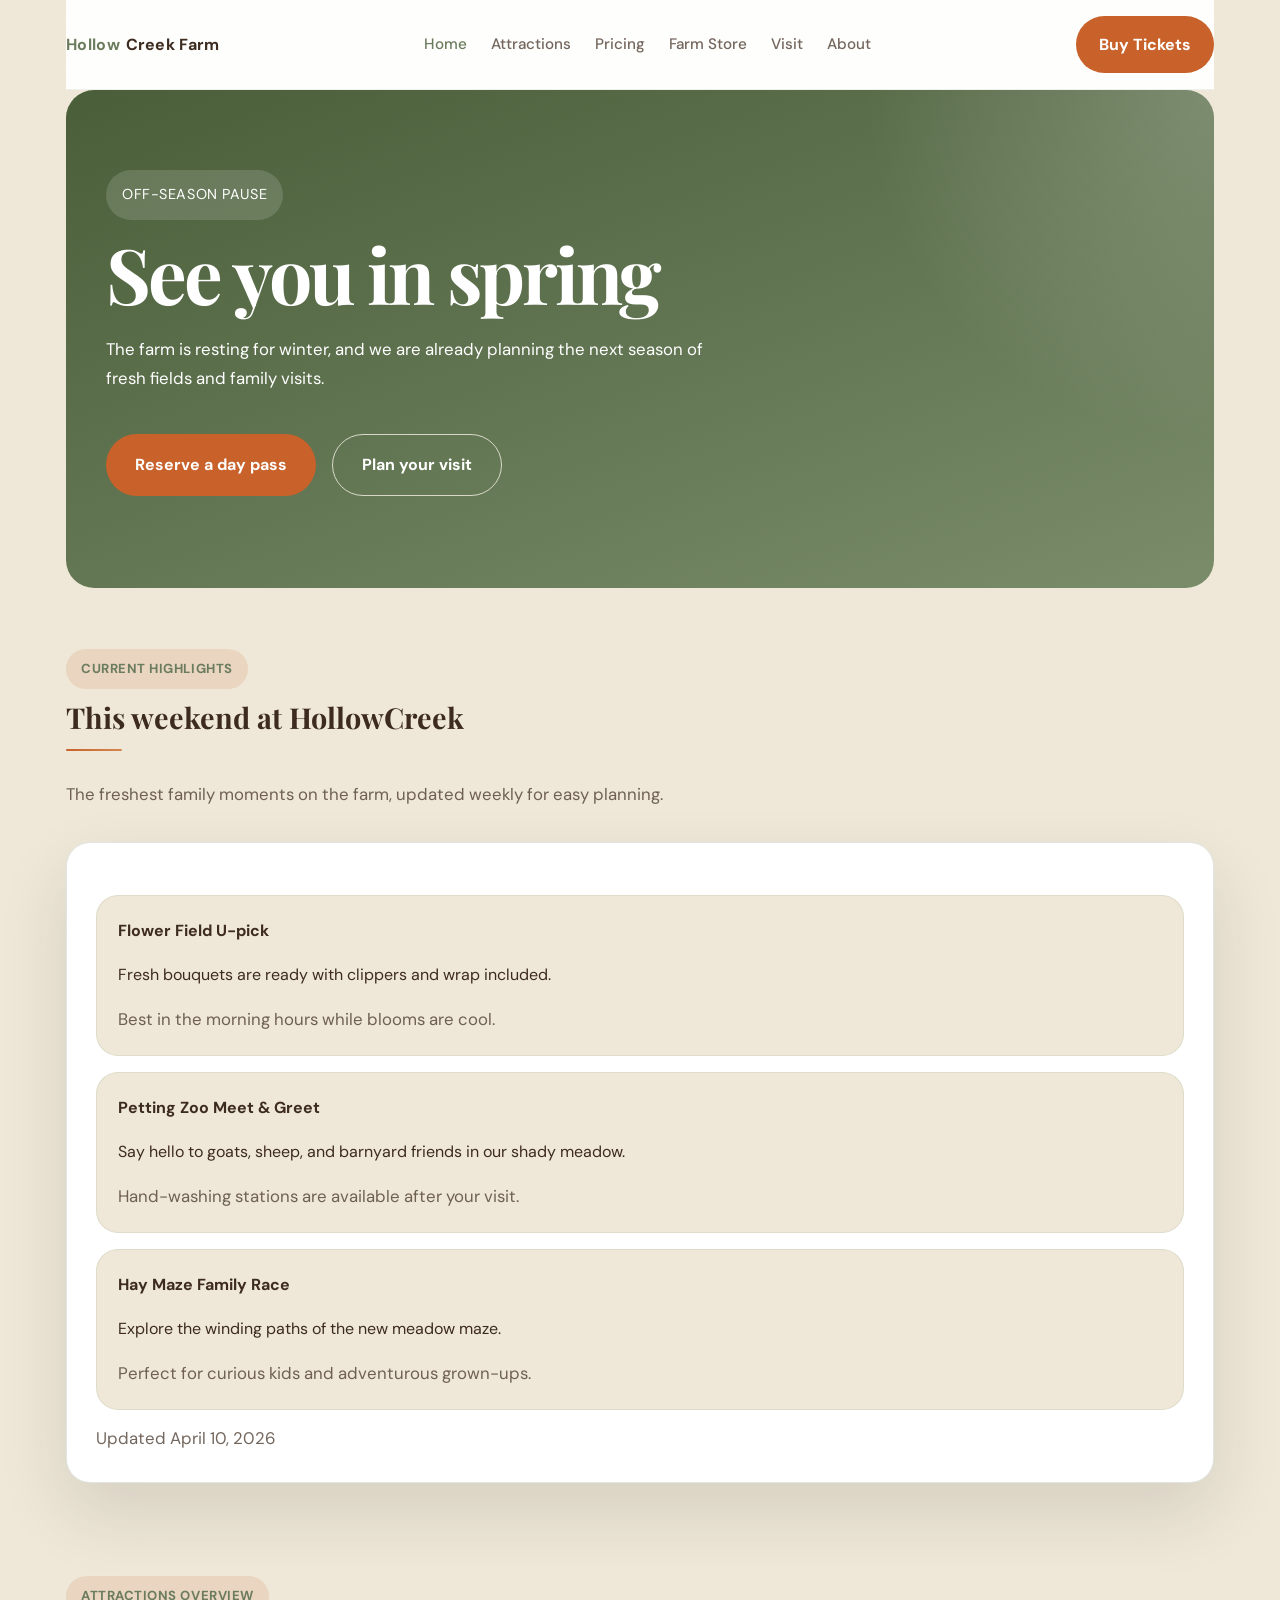
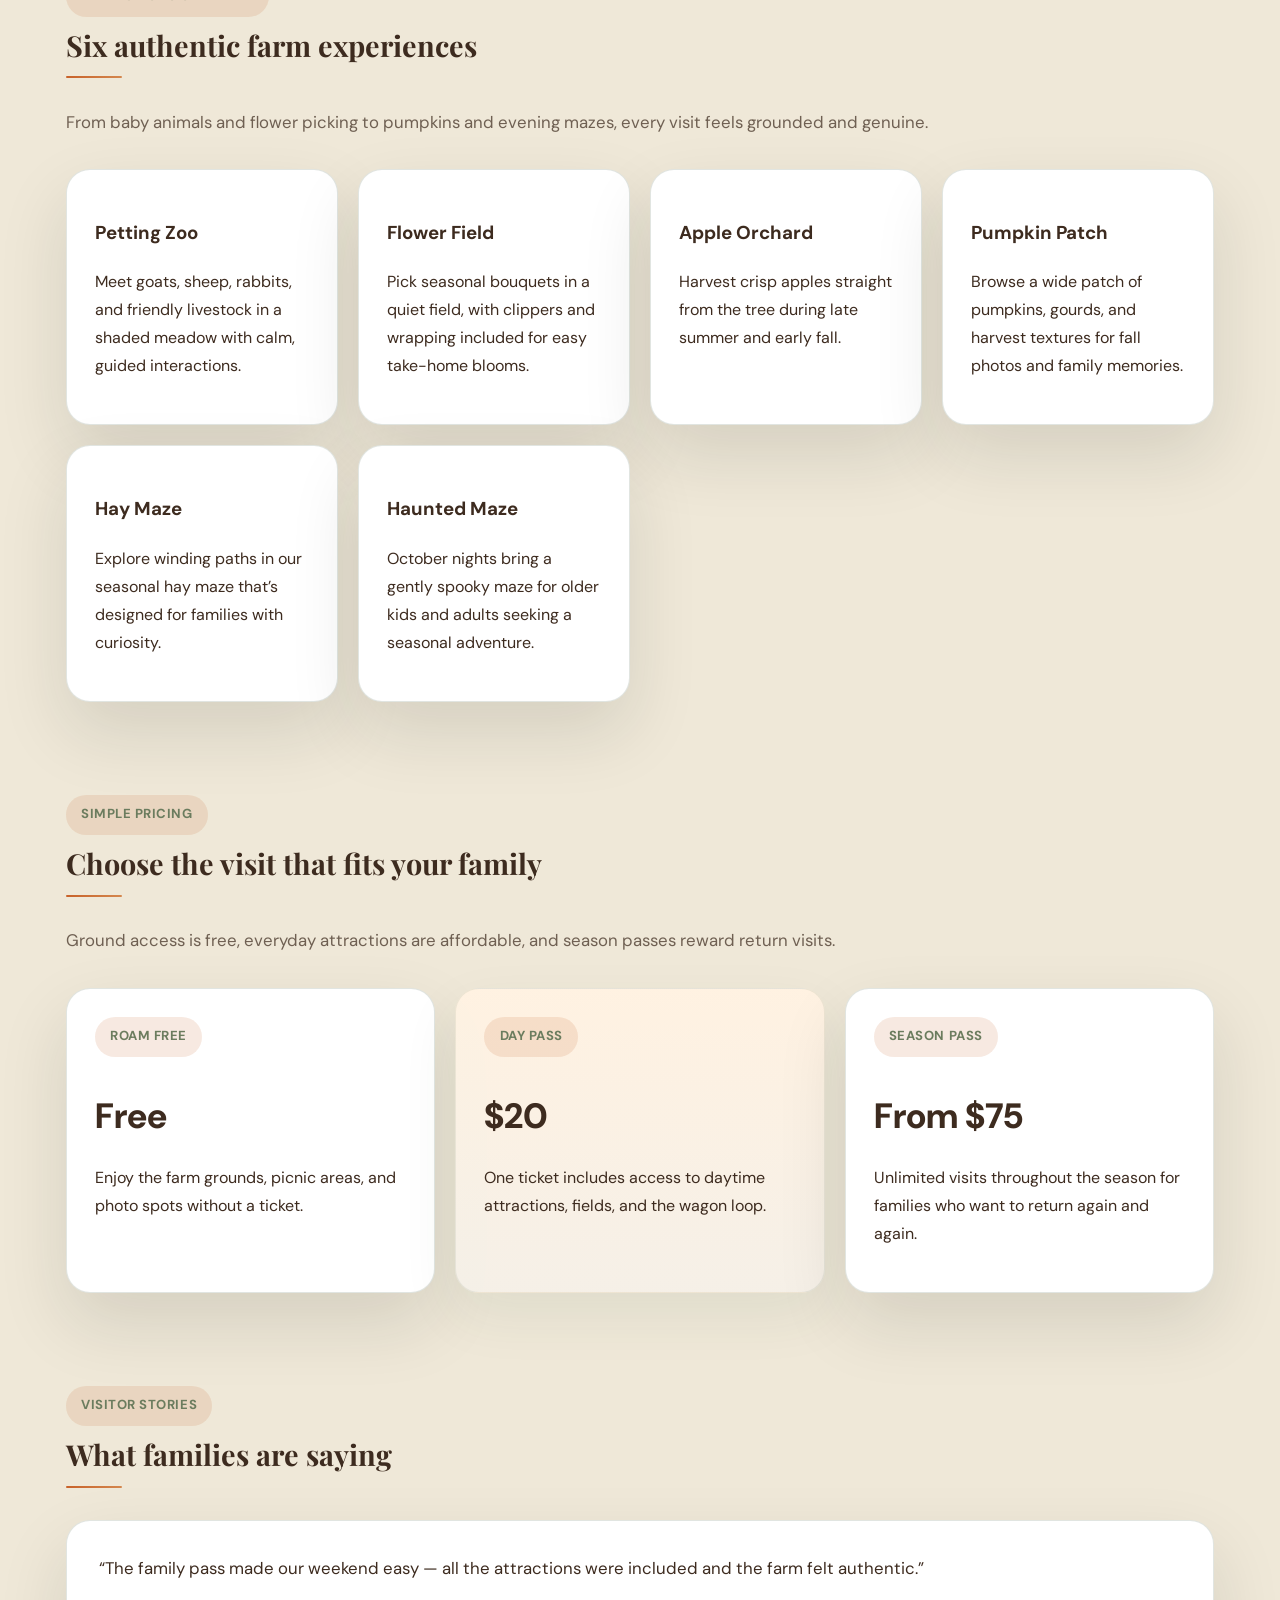
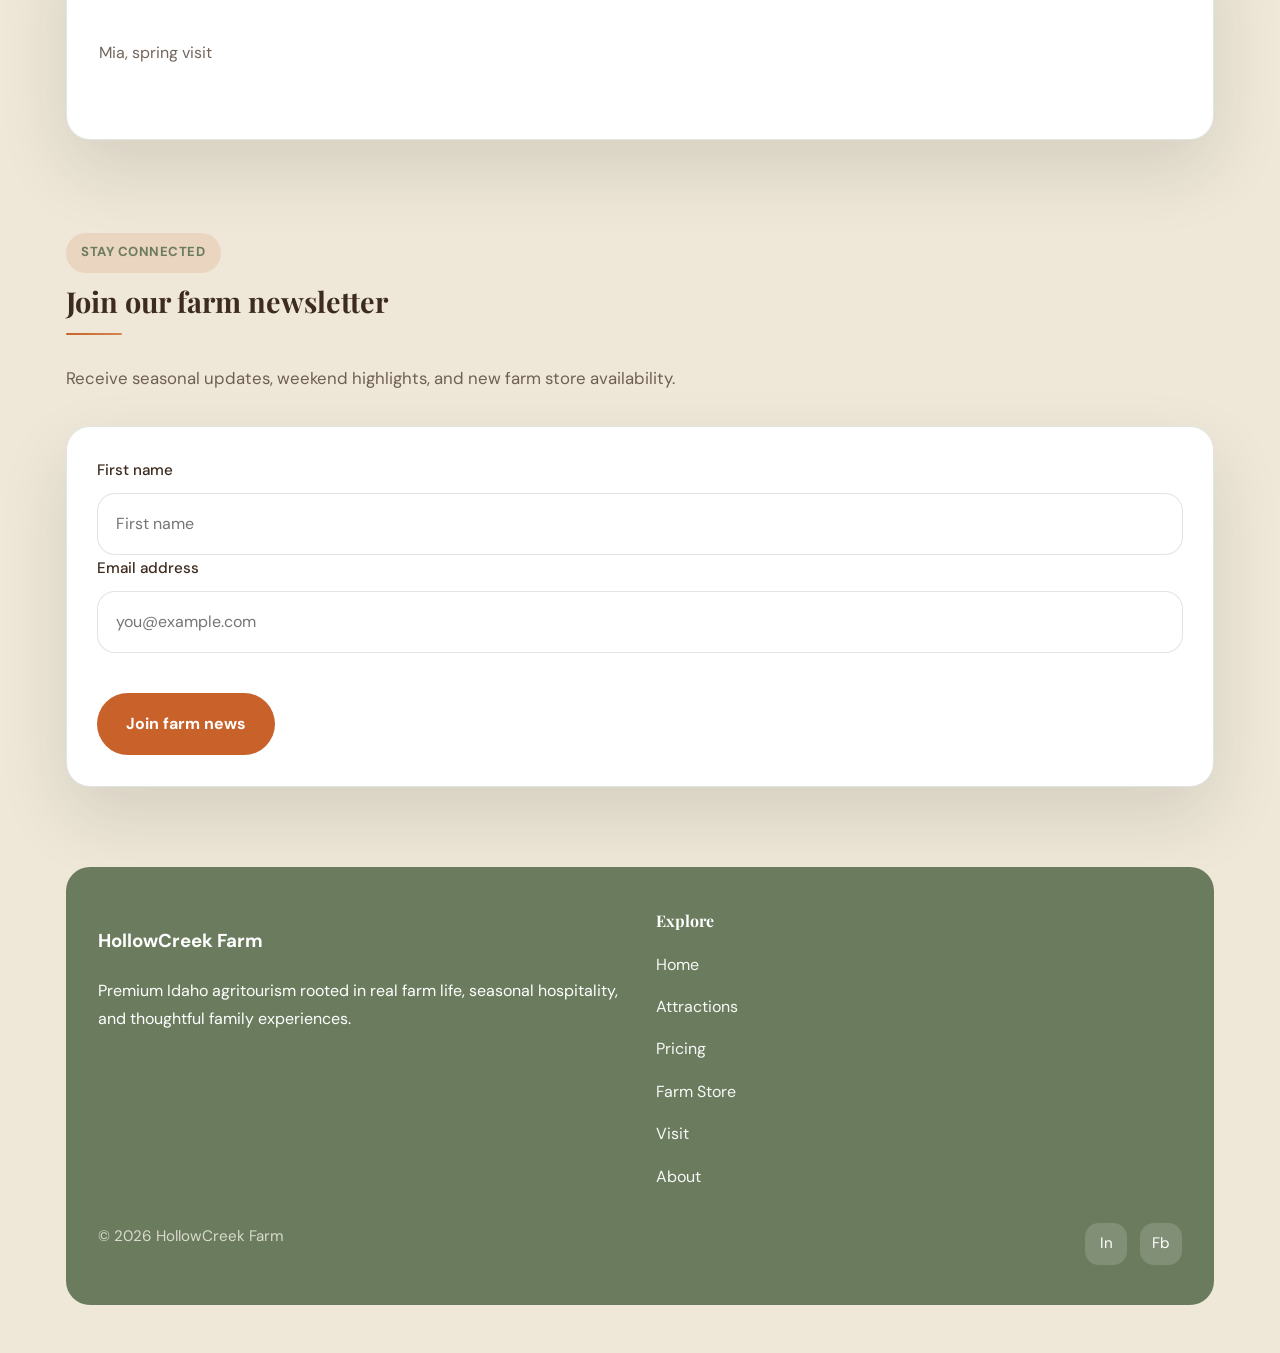
==== commit d31577a9: "Color Palette Changes" ====
--- a/index.html
+++ b/index.html
@@ -5,6 +5,8 @@
   <meta name="viewport" content="width=device-width, initial-scale=1.0">
   <title>HollowCreek Farm | Rexburg, Idaho</title>
   <link rel="stylesheet" href="styles.css">
+  <script src="seasons.js"></script>
+  <script src="theme-loader.js"></script>
 </head>
 <body>
   <div class="page-shell">
--- a/styles.css
+++ b/styles.css
@@ -3,18 +3,40 @@
 :root {
   --font-display: 'Playfair Display', Georgia, serif;
   --font-body: 'DM Sans', Arial, sans-serif;
-  --color-bg: #F5F0E8;
+  --color-bg: #EFE8D8;
   --color-surface: #FFFFFF;
-  --color-primary: #2C4A2E;
-  --color-accent: #B7763F;
-  --color-muted: #6B6052;
+  --color-primary: #6B7C5E;
+  --color-accent: #C8622A;
+  --color-highlight: #D4874E;
+  --color-secondary: #8B5E3C;
+  --color-text: #3D2B1F;
+  --color-text-soft: rgba(61, 43, 31, 0.72);
+  --color-btn: #C8622A;
+  --color-btn-text: #FFFFFF;
+  --color-hero-grad-start: #4A5E3A;
+  --color-hero-grad-end: #7A8C6A;
   --color-border: rgba(44, 74, 46, 0.14);
-  --color-text: #21251F;
-  --color-text-soft: #5C574F;
-  --color-inverse: #F5F0E8;
+  --color-border-muted: rgba(44, 74, 46, 0.08);
+  --color-nav-bg: rgba(255, 255, 255, 0.92);
+  --color-nav-toggle-bg: rgba(44, 74, 46, 0.1);
+  --color-flag-bg: rgba(200, 98, 42, 0.14);
+  --color-pricing-recommended-start: rgba(255, 242, 226, 0.95);
+  --color-pricing-recommended-end: rgba(245, 240, 232, 0.95);
+  --color-surface-muted: rgba(255, 255, 255, 0.14);
+  --color-surface-soft: rgba(245, 240, 232, 0.8);
+  --color-cta-hover: #9d5f30;
+  --color-note-bg: rgba(244, 236, 217, 0.75);
+  --color-note-border: rgba(150, 102, 30, 0.16);
+  --color-note-text: #5B3F18;
+  --color-photo-card-bg: rgba(183, 118, 63, 0.1);
+  --color-photo-card-border: rgba(44, 74, 46, 0.18);
+  --color-footer-muted: rgba(245, 240, 232, 0.8);
+  --color-table-heading-bg: rgba(231, 221, 202, 0.45);
+  --color-hero-overlay: rgba(255, 255, 255, 0.18);
+  --color-shadow-dark: rgba(27, 34, 24, 0.12);
   --radius: 24px;
   --radius-sm: 14px;
-  --shadow: 0 30px 70px rgba(27, 34, 24, 0.12);
+  --shadow: 0 30px 70px var(--color-shadow-dark);
   --transition: 240ms ease;
   --max-width: 1180px;
   --text-base: 1rem;
@@ -84,9 +106,9 @@
   justify-content: space-between;
   gap: 1rem;
   padding: 1rem 0;
-  background: rgba(245, 240, 232, 0.92);
+  background: var(--color-nav-bg);
   backdrop-filter: blur(14px);
-  border-bottom: 1px solid rgba(44, 74, 46, 0.08);
+  border-bottom: 1px solid var(--color-border-muted);
 }
 
 .brand {
@@ -110,7 +132,7 @@
 }
 
 .nav-links a {
-  color: var(--color-muted);
+  color: var(--color-text-soft);
   font-size: 0.95rem;
   font-weight: 500;
   transition: color var(--transition);
@@ -135,7 +157,7 @@
 
 .nav-cta:hover {
   transform: translateY(-1px);
-  background: #9d5f30;
+  background: var(--color-cta-hover);
 }
 
 .nav-toggle {
@@ -145,7 +167,7 @@
   align-items: center;
   justify-content: center;
   border-radius: 14px;
-  background: rgba(44, 74, 46, 0.1);
+  background: var(--color-nav-toggle-bg);
 }
 
 .nav-toggle .bar,
@@ -180,7 +202,7 @@
 .nav-panel a {
   color: var(--color-text);
   padding: 0.8rem 0;
-  border-bottom: 1px solid rgba(44, 74, 46, 0.08);
+  border-bottom: 1px solid var(--color-border-muted);
 }
 
 .nav-panel a.active,
@@ -193,7 +215,7 @@
   overflow: hidden;
   border-radius: 28px;
   padding: 4rem 1.5rem 4.5rem;
-  background: linear-gradient(160deg, rgba(44, 74, 46, 0.88), rgba(183, 118, 63, 0.22) 45%, rgba(245, 240, 232, 0.95) 95%);
+  background: linear-gradient(160deg, var(--color-hero-grad-start), var(--color-hero-grad-end));
   color: var(--color-surface);
 }
 
@@ -201,7 +223,7 @@
   content: "";
   position: absolute;
   inset: 0;
-  background: radial-gradient(circle at top right, rgba(255, 255, 255, 0.18), transparent 28%);
+  background: radial-gradient(circle at top right, var(--color-hero-overlay), transparent 28%);
   pointer-events: none;
 }
 
@@ -216,7 +238,7 @@
   gap: 0.45rem;
   padding: 0.75rem 1rem;
   border-radius: 999px;
-  background: rgba(245, 240, 232, 0.14);
+  background: var(--color-surface-muted);
   color: var(--color-surface);
   font-size: 0.9rem;
   letter-spacing: 0.04em;
@@ -236,7 +258,7 @@
   margin: 1.5rem 0 0;
   max-width: 640px;
   font-size: var(--text-lg);
-  color: rgba(245, 240, 232, 0.95);
+  color: var(--color-surface);
 }
 
 .hero-actions {
@@ -258,15 +280,15 @@
 }
 
 .button.primary {
-  background: var(--color-accent);
-  color: var(--color-surface);
+  background: var(--color-btn);
+  color: var(--color-btn-text);
   border: 1px solid transparent;
 }
 
 .button.secondary {
   background: transparent;
   color: var(--color-surface);
-  border: 1px solid rgba(245, 240, 232, 0.8);
+  border: 1px solid var(--color-surface-soft);
 }
 
 .button:hover {
@@ -274,7 +296,7 @@
 }
 
 .button.secondary:hover {
-  background: rgba(245, 240, 232, 0.14);
+  background: var(--color-surface-muted);
 }
 
 .fade-up {
@@ -325,7 +347,7 @@
   height: 2px;
   margin-top: 1rem;
   border-radius: 999px;
-  background: linear-gradient(90deg, var(--color-accent), rgba(183, 118, 63, 0.4));
+  background: linear-gradient(90deg, var(--color-accent), var(--color-highlight));
 }
 
 .section-copy,
@@ -341,7 +363,7 @@
   align-items: center;
   padding: 0.55rem 0.95rem;
   border-radius: 999px;
-  background: rgba(183, 118, 63, 0.14);
+  background: var(--color-flag-bg);
   color: var(--color-primary);
   font-size: 0.82rem;
   font-weight: 700;
@@ -404,9 +426,9 @@
 }
 
 .pricing-card.recommended {
-  background: linear-gradient(180deg, rgba(255, 242, 226, 0.95), rgba(245, 240, 232, 0.95));
-  border-color: rgba(183, 118, 63, 0.2);
-  box-shadow: 0 22px 55px rgba(44, 74, 46, 0.12);
+  background: linear-gradient(180deg, var(--color-pricing-recommended-start), var(--color-pricing-recommended-end));
+  border-color: var(--color-border-muted);
+  box-shadow: 0 22px 55px var(--color-border-muted);
 }
 
 .price {
@@ -434,7 +456,7 @@
   padding: 1.3rem;
   border-radius: 22px;
   background: var(--color-bg);
-  border: 1px solid rgba(44, 74, 46, 0.08);
+  border: 1px solid var(--color-border-muted);
 }
 
 .highlight-item strong {
@@ -460,9 +482,9 @@
 .note-box {
   padding: 1.3rem 1.4rem;
   border-radius: var(--radius-sm);
-  background: rgba(245, 236, 217, 0.75);
-  border: 1px solid rgba(150, 102, 30, 0.16);
-  color: #5B3F18;
+  background: var(--color-note-bg);
+  border: 1px solid var(--color-note-border);
+  color: var(--color-note-text);
 }
 
 .order-options {
@@ -493,14 +515,14 @@
 .price-table th,
 .price-table td {
   padding: 1rem 0.9rem;
-  border: 1px solid rgba(44, 74, 46, 0.08);
+  border: 1px solid var(--color-border-muted);
   text-align: left;
   vertical-align: top;
   font-size: 0.95rem;
 }
 
 .price-table th {
-  background: rgba(231, 221, 202, 0.45);
+  background: var(--color-table-heading-bg);
   font-weight: 700;
   color: var(--color-text);
 }
@@ -526,7 +548,7 @@
   width: 100%;
   padding: 1rem 1.1rem;
   border-radius: 18px;
-  border: 1px solid rgba(44, 74, 46, 0.14);
+  border: 1px solid var(--color-border);
   background: var(--color-surface);
   color: var(--color-text);
 }
@@ -539,7 +561,7 @@
 .faq-item {
   padding: 1.3rem;
   border-radius: 22px;
-  border: 1px solid rgba(44, 74, 46, 0.08);
+  border: 1px solid var(--color-border-muted);
   background: var(--color-surface);
 }
 
@@ -573,8 +595,8 @@
   place-items: center;
   text-align: center;
   color: var(--color-primary);
-  background: rgba(183, 118, 63, 0.1);
-  border: 1px dashed rgba(44, 74, 46, 0.18);
+  background: var(--color-photo-card-bg);
+  border: 1px dashed var(--color-photo-card-border);
 }
 
 .testimonial-card {
@@ -635,7 +657,7 @@
   justify-content: space-between;
   gap: 1rem;
   margin-top: 2rem;
-  color: rgba(245, 240, 232, 0.8);
+  color: var(--color-footer-muted);
   font-size: 0.95rem;
 }
 
@@ -652,7 +674,7 @@
   width: 42px;
   height: 42px;
   border-radius: 14px;
-  background: rgba(245, 240, 232, 0.14);
+  background: var(--color-surface-muted);
   color: var(--color-surface);
 }
 
